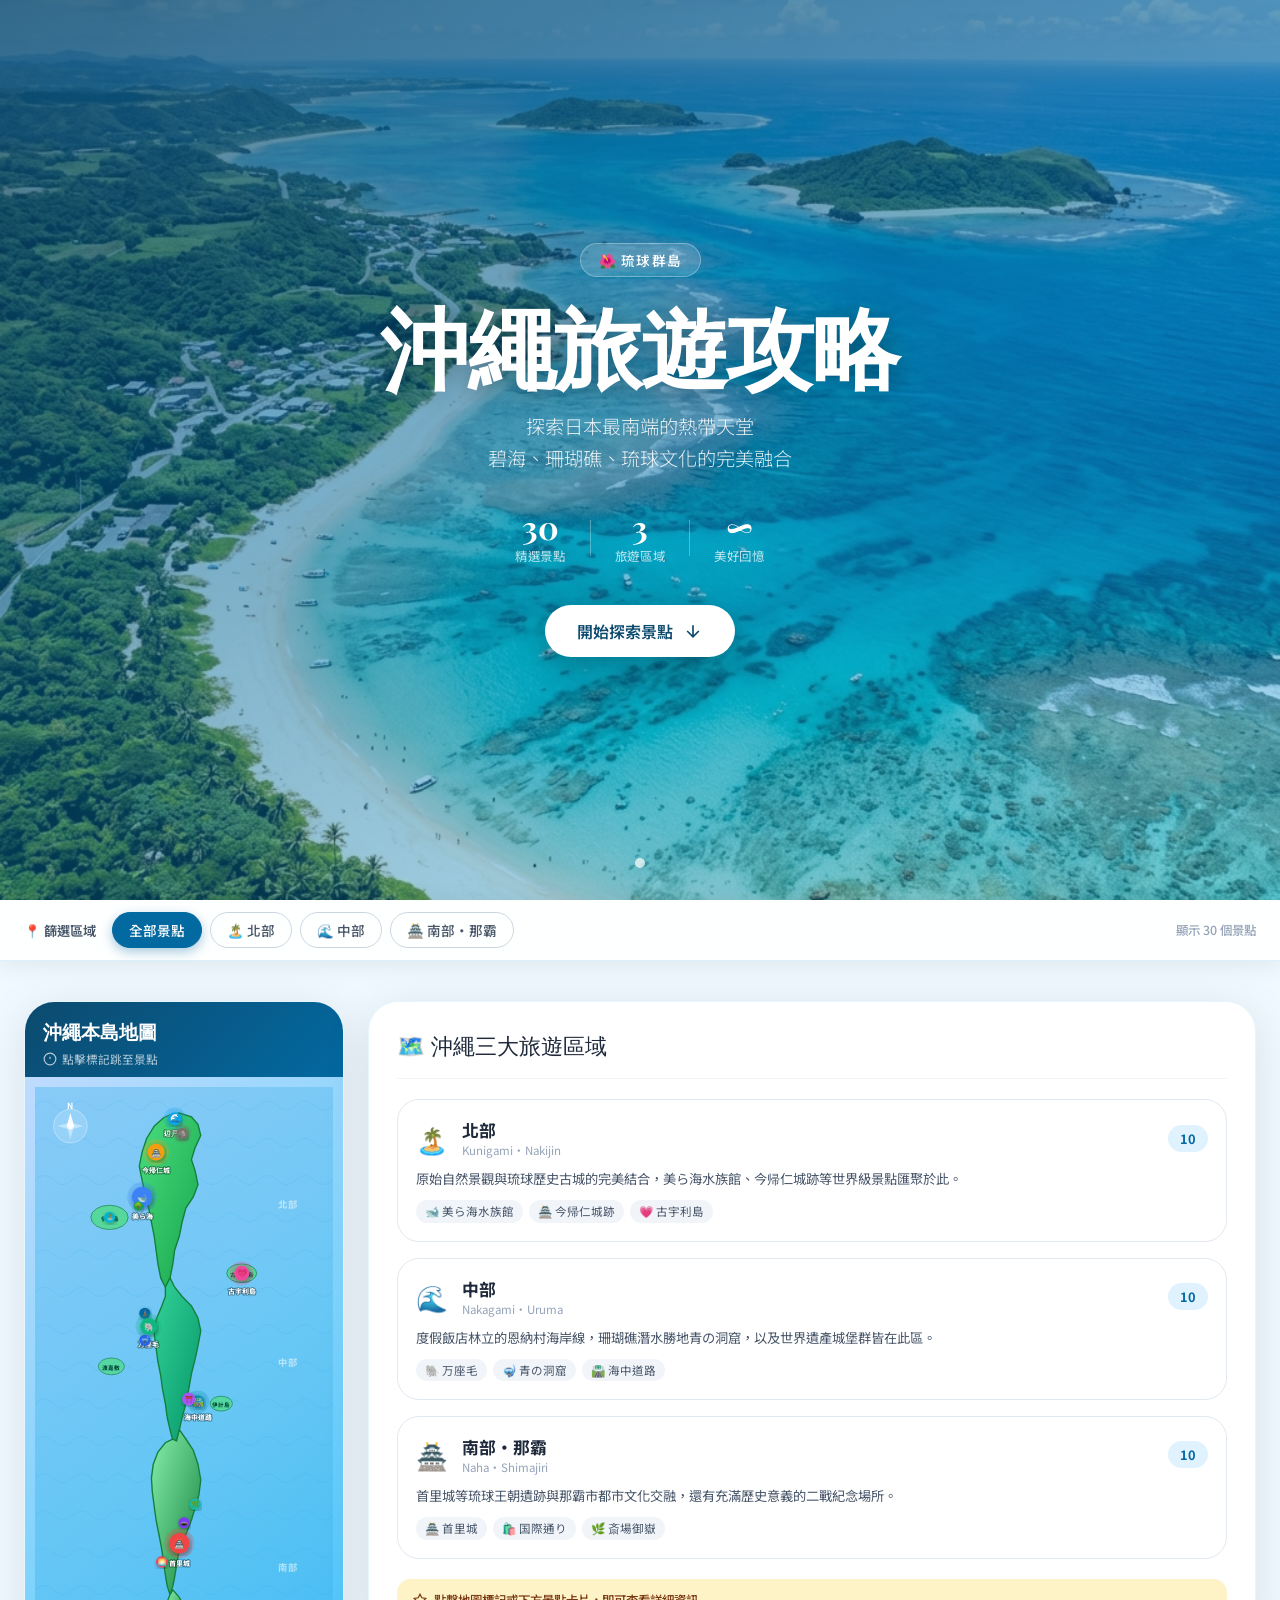
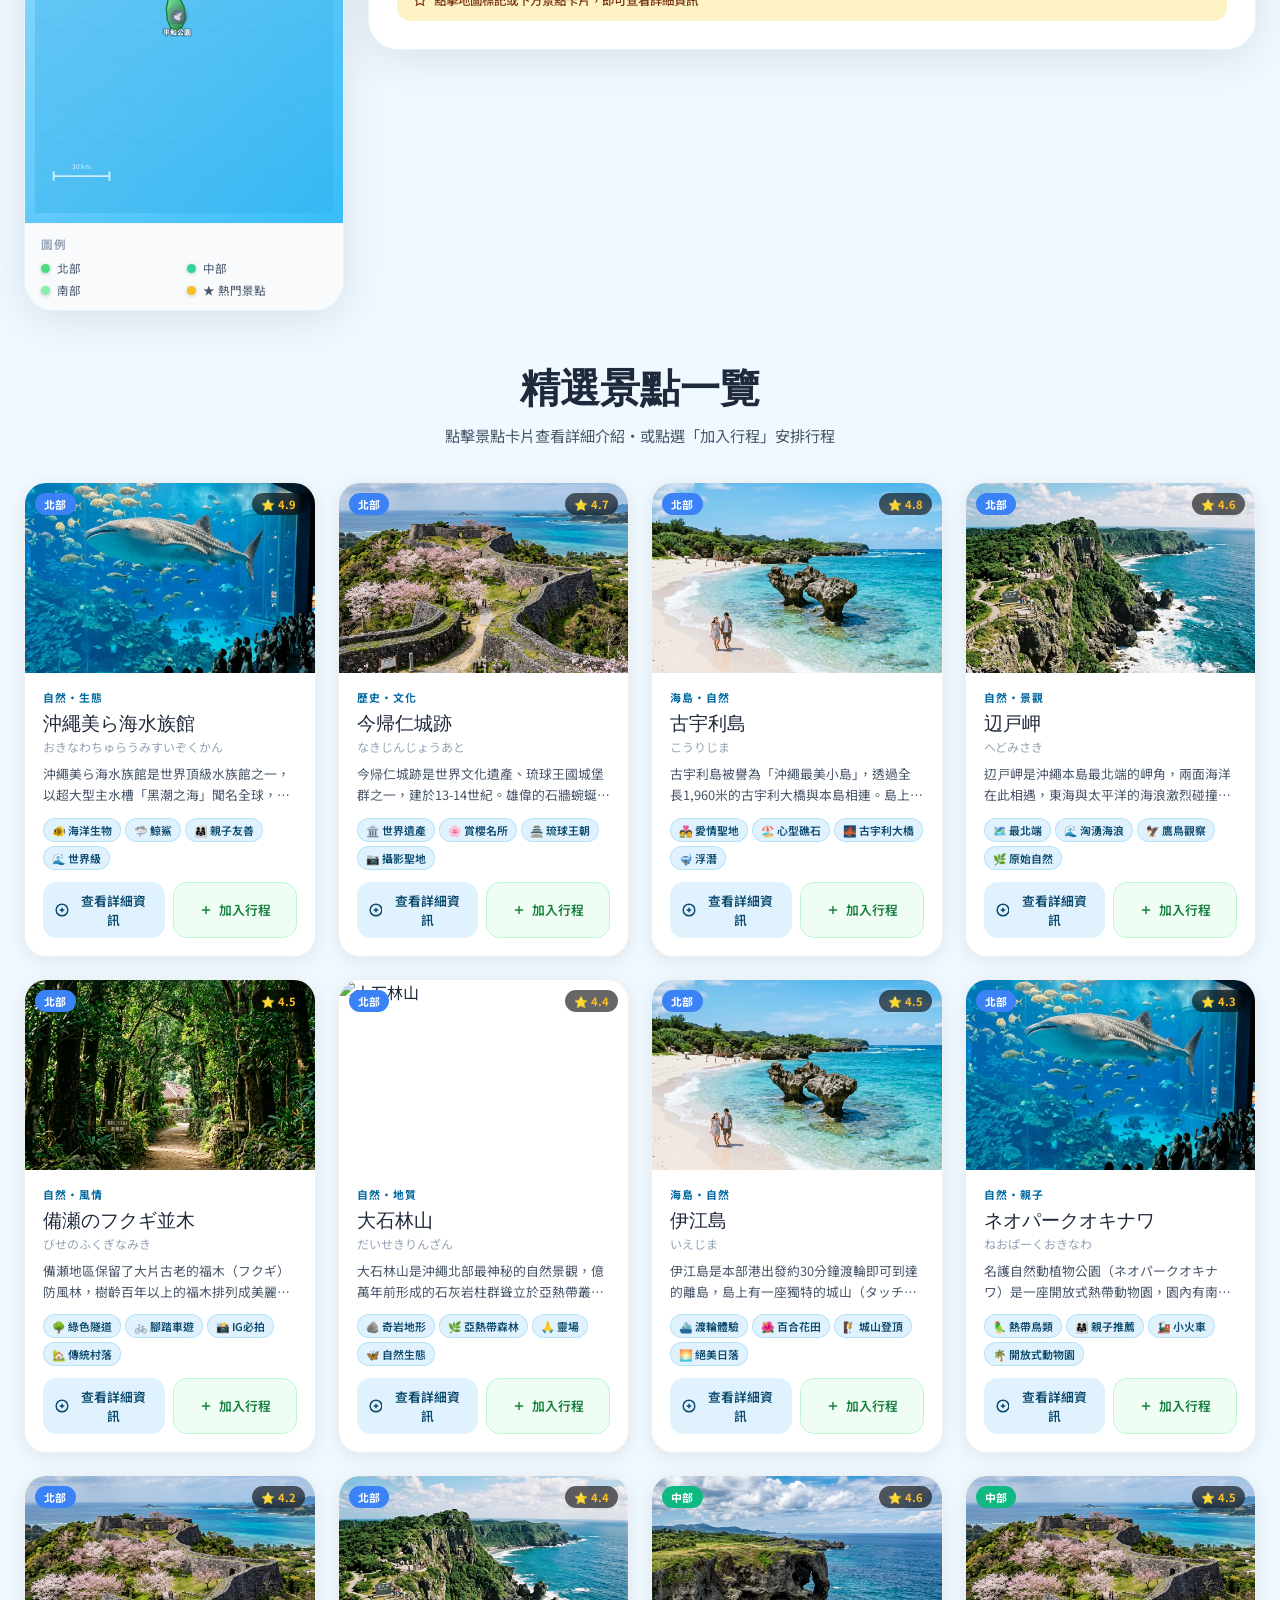
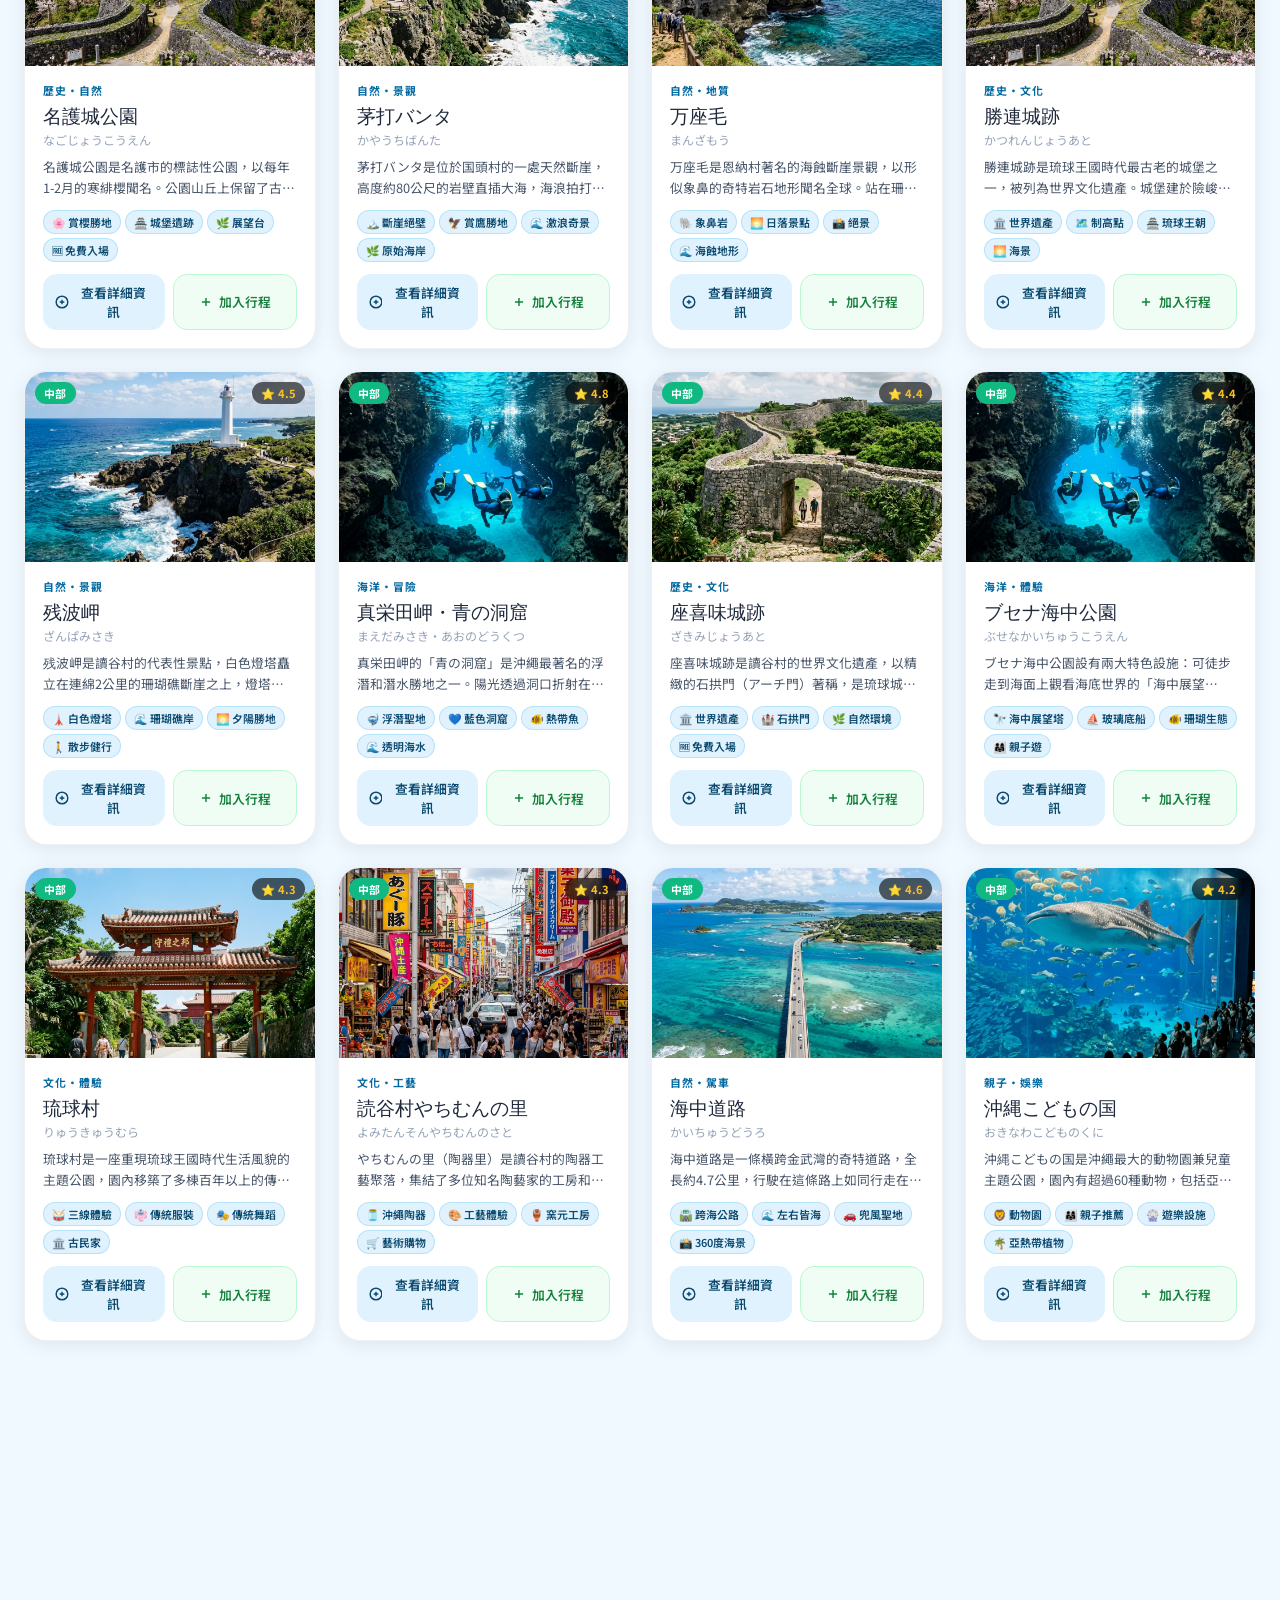
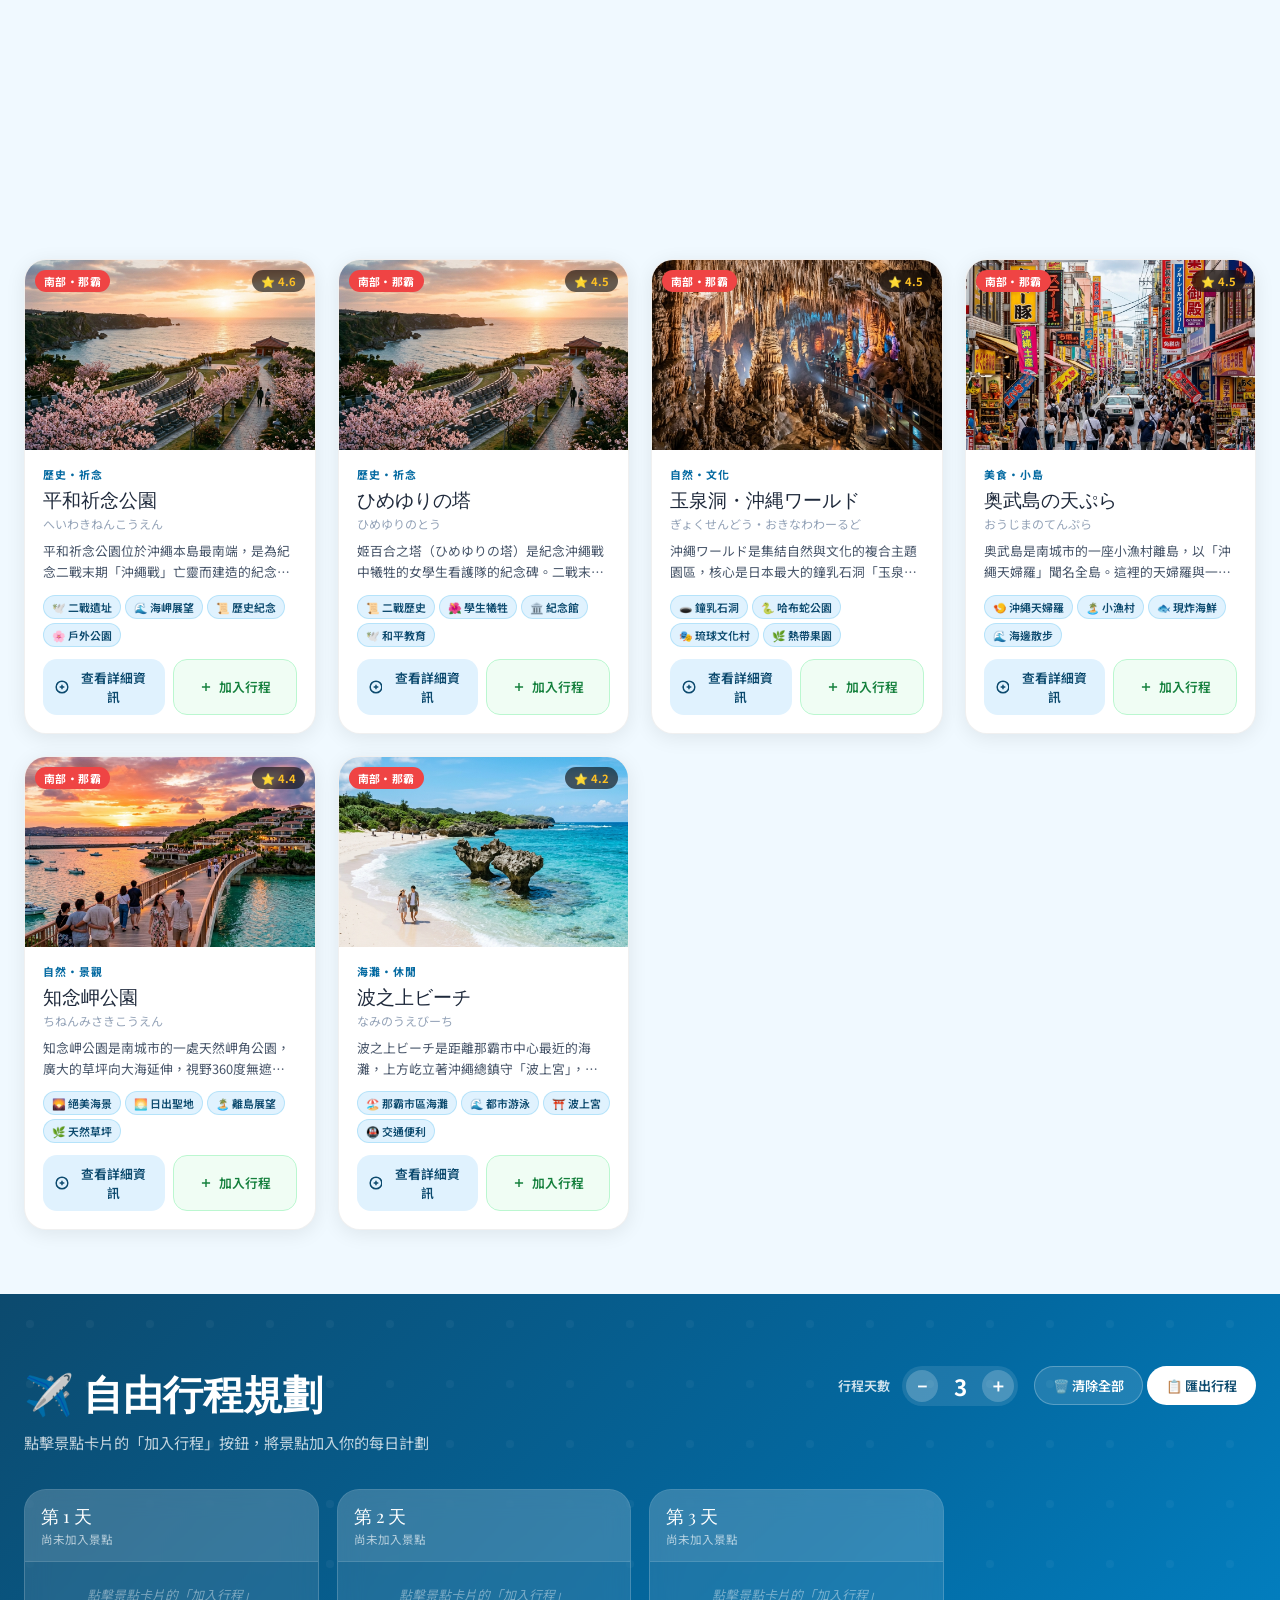
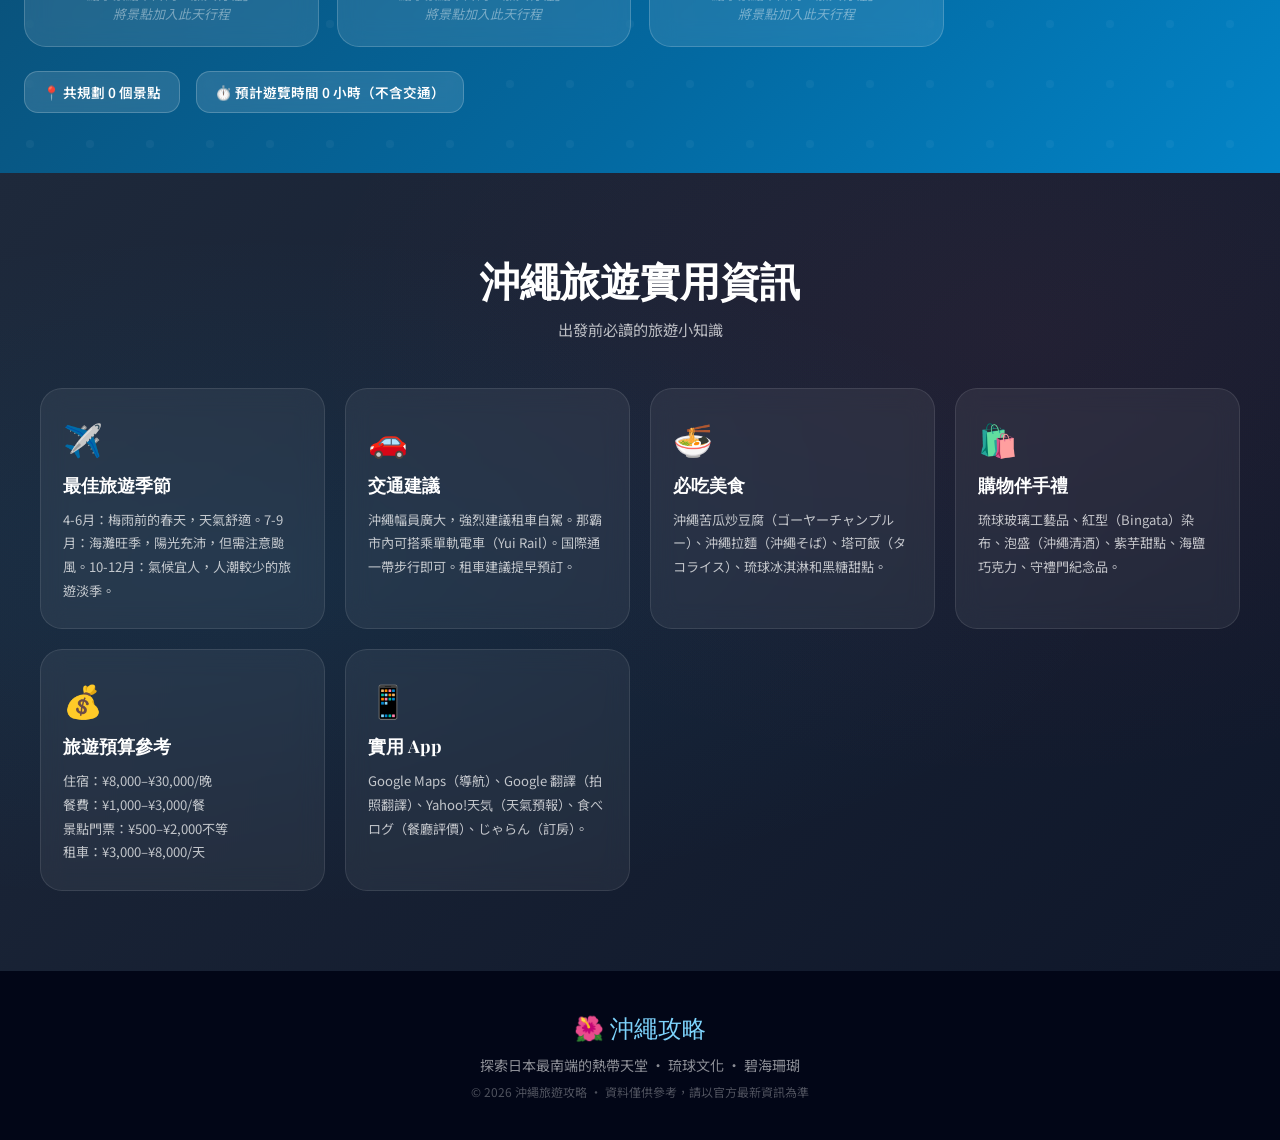
==== index.html @ bf54e326 "feat: 沖繩互動旅遊攻略 - 30個精選景點、地圖、行程規劃" ====
<!DOCTYPE html>
<html lang="zh-TW">
<head>
  <meta charset="UTF-8" />
  <meta name="viewport" content="width=device-width, initial-scale=1.0" />
  <title>沖繩旅遊攻略 | 探索琉球之美</title>
  <meta name="description" content="沖繩互動旅遊攻略，包含30個精選景點、互動地圖和自由行程規劃功能。" />
  <link rel="preconnect" href="https://fonts.googleapis.com" />
  <link rel="preconnect" href="https://fonts.gstatic.com" crossorigin />
  <link href="https://fonts.googleapis.com/css2?family=Noto+Sans+TC:wght@300;400;500;600;700&family=Playfair+Display:wght@600;700&display=swap" rel="stylesheet" />
  <link rel="stylesheet" href="style.css" />
</head>
<body>

  <!-- ===== HERO ===== -->
  <header class="hero" id="hero">
    <div class="hero-overlay"></div>
    <div class="hero-content">
      <div class="hero-badge">🌺 琉球群島</div>
      <h1 class="hero-title">沖繩旅遊攻略</h1>
      <p class="hero-subtitle">探索日本最南端的熱帶天堂<br/>碧海、珊瑚礁、琉球文化的完美融合</p>
      <div class="hero-stats">
        <div class="stat"><span class="stat-num">30</span><span class="stat-label">精選景點</span></div>
        <div class="stat-divider"></div>
        <div class="stat"><span class="stat-num">3</span><span class="stat-label">旅遊區域</span></div>
        <div class="stat-divider"></div>
        <div class="stat"><span class="stat-num">∞</span><span class="stat-label">美好回憶</span></div>
      </div>
      <a href="#attractions-section" class="hero-cta" id="hero-cta-btn">
        <span>開始探索景點</span>
        <svg width="20" height="20" viewBox="0 0 24 24" fill="none" stroke="currentColor" stroke-width="2"><path d="M12 5v14M5 12l7 7 7-7"/></svg>
      </a>
    </div>
    <div class="hero-scroll-indicator"><div class="scroll-dot"></div></div>
  </header>

  <!-- ===== FILTER BAR ===== -->
  <nav class="filter-bar" id="filter-bar" role="navigation" aria-label="景點分類篩選">
    <div class="filter-inner">
      <span class="filter-label">📍 篩選區域</span>
      <div class="filter-buttons">
        <button class="filter-btn active" data-filter="all" id="filter-all">全部景點</button>
        <button class="filter-btn" data-filter="north" id="filter-north">🏝️ 北部</button>
        <button class="filter-btn" data-filter="central" id="filter-central">🌊 中部</button>
        <button class="filter-btn" data-filter="south" id="filter-south">🏯 南部・那霸</button>
      </div>
      <div class="filter-count" id="filter-count">顯示 30 個景點</div>
    </div>
  </nav>

  <!-- ===== MAP SECTION ===== -->
  <section class="map-section" id="map-section">
    <div class="map-container">

      <!-- Map Panel -->
      <div class="map-panel" id="map-panel">
        <div class="map-header">
          <h2 class="map-title">沖繩本島地圖</h2>
          <p class="map-hint">
            <svg width="14" height="14" viewBox="0 0 24 24" fill="none" stroke="currentColor" stroke-width="2"><circle cx="12" cy="12" r="10"/><line x1="12" y1="8" x2="12" y2="12"/><line x1="12" y1="16" x2="12.01" y2="16"/></svg>
            點擊標記跳至景點
          </p>
        </div>

        <div class="svg-map-wrapper" id="svg-map-wrapper">
          <svg id="okinawa-map" viewBox="0 0 320 780" xmlns="http://www.w3.org/2000/svg" role="img" aria-label="沖繩本島互動地圖">
            <defs>
              <linearGradient id="oceanGrad" x1="0%" y1="0%" x2="100%" y2="100%">
                <stop offset="0%" style="stop-color:#0ea5e9;stop-opacity:0.3"/>
                <stop offset="100%" style="stop-color:#0284c7;stop-opacity:0.1"/>
              </linearGradient>
              <linearGradient id="landGradN" x1="0%" y1="0%" x2="100%" y2="100%">
                <stop offset="0%" style="stop-color:#4ade80"/><stop offset="100%" style="stop-color:#16a34a"/>
              </linearGradient>
              <linearGradient id="landGradC" x1="0%" y1="0%" x2="100%" y2="100%">
                <stop offset="0%" style="stop-color:#34d399"/><stop offset="100%" style="stop-color:#059669"/>
              </linearGradient>
              <linearGradient id="landGradS" x1="0%" y1="0%" x2="100%" y2="100%">
                <stop offset="0%" style="stop-color:#86efac"/><stop offset="100%" style="stop-color:#15803d"/>
              </linearGradient>
              <filter id="glow"><feGaussianBlur stdDeviation="3" result="b"/><feMerge><feMergeNode in="b"/><feMergeNode in="SourceGraphic"/></feMerge></filter>
              <filter id="shadow"><feDropShadow dx="1" dy="2" stdDeviation="3" flood-color="rgba(0,0,0,0.35)"/></filter>
              <pattern id="wavePattern" x="0" y="0" width="40" height="40" patternUnits="userSpaceOnUse">
                <path d="M0 20 Q10 10 20 20 Q30 30 40 20" stroke="rgba(14,165,233,0.15)" stroke-width="1" fill="none"/>
              </pattern>
            </defs>

            <rect width="320" height="780" fill="url(#wavePattern)"/>
            <rect width="320" height="780" fill="url(#oceanGrad)"/>

            <!-- Region labels -->
            <text x="272" y="130" class="region-label" text-anchor="middle">北部</text>
            <text x="272" y="300" class="region-label" text-anchor="middle">中部</text>
            <text x="272" y="520" class="region-label" text-anchor="middle">南部</text>

            <!-- Island shapes -->
            <path class="island-land" data-region="north"
              d="M145,30 L155,28 L168,32 L175,40 L178,52 L172,65 L168,78 L172,90 L175,105
                 L170,118 L162,130 L158,145 L155,160 L150,175 L148,190 L145,205 L140,215
                 L135,205 L132,190 L130,175 L128,160 L125,145 L122,130 L118,115 L115,100
                 L112,85 L115,70 L120,55 L128,42 L138,33 Z"
              fill="url(#landGradN)" stroke="#15803d" stroke-width="1.5"/>
            <path class="island-land" data-region="central"
              d="M140,215 L145,205 L150,215 L158,225 L168,235 L175,248 L178,262 L175,278
                 L172,292 L168,308 L165,325 L162,340 L158,355 L155,368 L152,380
                 L148,380 L145,368 L142,355 L140,340 L137,325 L135,310 L132,295
                 L130,280 L128,265 L130,250 L135,238 L140,225 Z"
              fill="url(#landGradC)" stroke="#15803d" stroke-width="1.5"/>
            <path class="island-land" data-region="south"
              d="M152,380 L155,368 L162,378 L170,390 L175,405 L178,422 L176,438 L172,452
                 L168,465 L163,478 L158,490 L154,502 L152,514 L150,526 L148,536 L145,545
                 L142,536 L140,524 L138,510 L136,496 L133,480 L130,465 L128,450 L126,435
                 L125,420 L127,405 L132,392 L140,382 L148,378 Z"
              fill="url(#landGradS)" stroke="#15803d" stroke-width="1.5"/>
            <path class="island-land" data-region="south"
              d="M145,545 L148,540 L155,548 L160,558 L162,570 L158,580 L152,585
                 L146,582 L142,572 L141,560 L143,550 Z"
              fill="url(#landGradS)" stroke="#15803d" stroke-width="1.5"/>

            <!-- Small islands -->
            <ellipse cx="80" cy="140" rx="20" ry="13" fill="#4ade80" stroke="#15803d" stroke-width="1" opacity="0.75"/>
            <text x="80" y="144" class="small-island-label" text-anchor="middle">伊江島</text>
            <ellipse cx="82" cy="300" rx="14" ry="9" fill="#4ade80" stroke="#15803d" stroke-width="1" opacity="0.7"/>
            <text x="82" y="304" class="small-island-label" text-anchor="middle">渡嘉敷</text>
            <ellipse cx="222" cy="200" rx="16" ry="10" fill="#4ade80" stroke="#15803d" stroke-width="1" opacity="0.8"/>
            <text x="222" y="204" class="small-island-label" text-anchor="middle">古宇利島</text>
            <ellipse cx="200" cy="340" rx="12" ry="8" fill="#4ade80" stroke="#15803d" stroke-width="1" opacity="0.7"/>
            <text x="200" y="344" class="small-island-label" text-anchor="middle">伊計島</text>

            <!-- Compass -->
            <g transform="translate(38,42)">
              <circle cx="0" cy="0" r="18" fill="rgba(255,255,255,0.15)" stroke="rgba(255,255,255,0.4)" stroke-width="1"/>
              <polygon points="0,-14 4,0 0,4 -4,0" fill="white" opacity="0.9"/>
              <polygon points="0,14 4,0 0,-4 -4,0" fill="rgba(255,255,255,0.4)"/>
              <polygon points="-14,0 0,-4 4,0 0,4" fill="rgba(255,255,255,0.4)"/>
              <polygon points="14,0 0,-4 -4,0 0,4" fill="rgba(255,255,255,0.4)"/>
              <text x="0" y="-18" class="compass-label" text-anchor="middle">N</text>
            </g>
            <g transform="translate(20,740)">
              <line x1="0" y1="0" x2="60" y2="0" stroke="rgba(255,255,255,0.7)" stroke-width="2"/>
              <line x1="0" y1="-5" x2="0" y2="5" stroke="rgba(255,255,255,0.7)" stroke-width="2"/>
              <line x1="60" y1="-5" x2="60" y2="5" stroke="rgba(255,255,255,0.7)" stroke-width="2"/>
              <text x="30" y="-8" class="scale-label" text-anchor="middle">30 km</text>
            </g>

            <!-- ===== MAP MARKERS (17 key spots) ===== -->

            <!-- NORTH -->
            <g class="marker-group" id="map-hedo" data-id="hedo" data-region="north" transform="translate(150,34)" role="button" tabindex="0" aria-label="辺戸岬">
              <circle class="mpulse" cx="0" cy="0" r="12" fill="rgba(14,165,233,0.25)"/>
              <circle cx="0" cy="0" r="7" fill="#0ea5e9" filter="url(#shadow)"/>
              <text x="0" y="3" class="mico-sm" text-anchor="middle">🌊</text>
              <text x="0" y="19" class="mlabel" text-anchor="middle">辺戸岬</text>
            </g>
            <g class="marker-group" id="map-daisekirinzan" data-id="daisekirinzan" data-region="north" transform="translate(158,50)" role="button" tabindex="0" aria-label="大石林山">
              <circle class="mpulse" cx="0" cy="0" r="10" fill="rgba(120,113,108,0.3)"/>
              <circle cx="0" cy="0" r="6" fill="#78716c" filter="url(#shadow)"/>
              <text x="0" y="3" class="mico-xs" text-anchor="middle">🪨</text>
            </g>
            <g class="marker-group" id="map-nakijin" data-id="nakijin" data-region="north" transform="translate(130,70)" role="button" tabindex="0" aria-label="今帰仁城跡">
              <circle class="mpulse" cx="0" cy="0" r="14" fill="rgba(245,158,11,0.25)"/>
              <circle cx="0" cy="0" r="9" fill="#f59e0b" filter="url(#shadow)"/>
              <text x="0" y="4" class="mico-sm" text-anchor="middle">🏯</text>
              <text x="0" y="22" class="mlabel" text-anchor="middle">今帰仁城</text>
            </g>
            <g class="marker-group" id="map-churaumi" data-id="churaumi" data-region="north" transform="translate(115,118)" role="button" tabindex="0" aria-label="美ら海水族館">
              <circle class="mpulse" cx="0" cy="0" r="16" fill="rgba(59,130,246,0.25)"/>
              <circle cx="0" cy="0" r="11" fill="#3b82f6" filter="url(#shadow)"/>
              <text x="0" y="4" class="mico-sm" text-anchor="middle">🐋</text>
              <text x="0" y="24" class="mlabel" text-anchor="middle">美ら海</text>
            </g>
            <g class="marker-group" id="map-fukugi" data-id="fukugi" data-region="north" transform="translate(111,128)" role="button" tabindex="0" aria-label="備瀬フクギ並木">
              <circle cx="0" cy="0" r="5" fill="#16a34a" filter="url(#shadow)"/>
              <text x="0" y="2" class="mico-xs" text-anchor="middle">🌳</text>
            </g>
            <g class="marker-group" id="map-ie_island" data-id="ie_island" data-region="north" transform="translate(80,140)" role="button" tabindex="0" aria-label="伊江島">
              <circle cx="0" cy="0" r="6" fill="#06b6d4" filter="url(#shadow)"/>
              <text x="0" y="2" class="mico-xs" text-anchor="middle">🏝️</text>
            </g>
            <g class="marker-group" id="map-kouri" data-id="kouri" data-region="north" transform="translate(222,200)" role="button" tabindex="0" aria-label="古宇利島">
              <circle class="mpulse" cx="0" cy="0" r="13" fill="rgba(236,72,153,0.25)"/>
              <circle cx="0" cy="0" r="8" fill="#ec4899" filter="url(#shadow)"/>
              <text x="0" y="3" class="mico-sm" text-anchor="middle">💗</text>
              <text x="0" y="22" class="mlabel" text-anchor="middle">古宇利島</text>
            </g>

            <!-- CENTRAL -->
            <g class="marker-group" id="map-zanpa" data-id="zanpa" data-region="central" transform="translate(118,243)" role="button" tabindex="0" aria-label="残波岬">
              <circle cx="0" cy="0" r="6" fill="#0369a1" filter="url(#shadow)"/>
              <text x="0" y="2" class="mico-xs" text-anchor="middle">🗼</text>
            </g>
            <g class="marker-group" id="map-manzamo" data-id="manzamo" data-region="central" transform="translate(122,257)" role="button" tabindex="0" aria-label="万座毛">
              <circle class="mpulse" cx="0" cy="0" r="14" fill="rgba(16,185,129,0.25)"/>
              <circle cx="0" cy="0" r="9" fill="#10b981" filter="url(#shadow)"/>
              <text x="0" y="4" class="mico-sm" text-anchor="middle">🐘</text>
              <text x="0" y="22" class="mlabel" text-anchor="middle">万座毛</text>
            </g>
            <g class="marker-group" id="map-blue_cave" data-id="blue_cave" data-region="central" transform="translate(118,272)" role="button" tabindex="0" aria-label="青の洞窟">
              <circle cx="0" cy="0" r="6" fill="#2563eb" filter="url(#shadow)"/>
              <text x="0" y="2" class="mico-xs" text-anchor="middle">🤿</text>
            </g>
            <g class="marker-group" id="map-kaichu_road" data-id="kaichu_road" data-region="central" transform="translate(175,338)" role="button" tabindex="0" aria-label="海中道路">
              <circle class="mpulse" cx="0" cy="0" r="12" fill="rgba(8,145,178,0.25)"/>
              <circle cx="0" cy="0" r="7" fill="#0891b2" filter="url(#shadow)"/>
              <text x="0" y="3" class="mico-sm" text-anchor="middle">🛣️</text>
              <text x="0" y="20" class="mlabel" text-anchor="middle">海中道路</text>
            </g>
            <g class="marker-group" id="map-katsuren" data-id="katsuren" data-region="central" transform="translate(165,335)" role="button" tabindex="0" aria-label="勝連城跡">
              <circle cx="0" cy="0" r="7" fill="#a855f7" filter="url(#shadow)"/>
              <text x="0" y="2" class="mico-xs" text-anchor="middle">⛩️</text>
            </g>

            <!-- SOUTH -->
            <g class="marker-group" id="map-seifa" data-id="seifa" data-region="south" transform="translate(172,448)" role="button" tabindex="0" aria-label="斎場御嶽">
              <circle cx="0" cy="0" r="6" fill="#14b8a6" filter="url(#shadow)"/>
              <text x="0" y="2" class="mico-xs" text-anchor="middle">🌿</text>
            </g>
            <g class="marker-group" id="map-gyokusendo" data-id="gyokusendo" data-region="south" transform="translate(160,468)" role="button" tabindex="0" aria-label="玉泉洞">
              <circle cx="0" cy="0" r="6" fill="#7c3aed" filter="url(#shadow)"/>
              <text x="0" y="2" class="mico-xs" text-anchor="middle">🕳️</text>
            </g>
            <g class="marker-group" id="map-shuri" data-id="shuri" data-region="south" transform="translate(155,490)" role="button" tabindex="0" aria-label="首里城">
              <circle class="mpulse" cx="0" cy="0" r="16" fill="rgba(239,68,68,0.25)"/>
              <circle cx="0" cy="0" r="11" fill="#ef4444" filter="url(#shadow)"/>
              <text x="0" y="4" class="mico-sm" text-anchor="middle">🏯</text>
              <text x="0" y="24" class="mlabel" text-anchor="middle">首里城</text>
            </g>
            <g class="marker-group" id="map-senaga" data-id="senaga" data-region="south" transform="translate(136,510)" role="button" tabindex="0" aria-label="瀬長島">
              <circle cx="0" cy="0" r="6" fill="#f43f5e" filter="url(#shadow)"/>
              <text x="0" y="2" class="mico-xs" text-anchor="middle">🌅</text>
            </g>
            <g class="marker-group" id="map-peace_memorial" data-id="peace_memorial" data-region="south" transform="translate(153,568)" role="button" tabindex="0" aria-label="平和祈念公園">
              <circle class="mpulse" cx="0" cy="0" r="12" fill="rgba(100,116,139,0.25)"/>
              <circle cx="0" cy="0" r="7" fill="#64748b" filter="url(#shadow)"/>
              <text x="0" y="3" class="mico-sm" text-anchor="middle">🕊️</text>
              <text x="0" y="20" class="mlabel" text-anchor="middle">平和公園</text>
            </g>

          </svg>
        </div>

        <div class="map-legend">
          <div class="legend-title">圖例</div>
          <div class="legend-items">
            <div class="legend-item"><div class="legend-dot" style="background:#4ade80"></div><span>北部</span></div>
            <div class="legend-item"><div class="legend-dot" style="background:#34d399"></div><span>中部</span></div>
            <div class="legend-item"><div class="legend-dot" style="background:#86efac"></div><span>南部</span></div>
            <div class="legend-item"><div class="legend-dot" style="background:#fbbf24"></div><span>★ 熱門景點</span></div>
          </div>
        </div>
      </div>

      <!-- Map Right: Region overview -->
      <div class="map-overview" id="map-overview">
        <div class="overview-title">🗺️ 沖繩三大旅遊區域</div>
        <div class="overview-regions">
          <div class="ov-region" data-filter="north" id="ov-north">
            <div class="ov-top">
              <span class="ov-icon">🏝️</span>
              <div>
                <div class="ov-name">北部</div>
                <div class="ov-sub">Kunigami・Nakijin</div>
              </div>
              <div class="ov-count" id="ov-count-north">10</div>
            </div>
            <p class="ov-desc">原始自然景觀與琉球歷史古城的完美結合，美ら海水族館、今帰仁城跡等世界級景點匯聚於此。</p>
            <div class="ov-highlights">
              <span>🐋 美ら海水族館</span><span>🏯 今帰仁城跡</span><span>💗 古宇利島</span>
            </div>
          </div>
          <div class="ov-region" data-filter="central" id="ov-central">
            <div class="ov-top">
              <span class="ov-icon">🌊</span>
              <div>
                <div class="ov-name">中部</div>
                <div class="ov-sub">Nakagami・Uruma</div>
              </div>
              <div class="ov-count" id="ov-count-central">10</div>
            </div>
            <p class="ov-desc">度假飯店林立的恩納村海岸線，珊瑚礁潛水勝地青の洞窟，以及世界遺產城堡群皆在此區。</p>
            <div class="ov-highlights">
              <span>🐘 万座毛</span><span>🤿 青の洞窟</span><span>🛣️ 海中道路</span>
            </div>
          </div>
          <div class="ov-region" data-filter="south" id="ov-south">
            <div class="ov-top">
              <span class="ov-icon">🏯</span>
              <div>
                <div class="ov-name">南部・那霸</div>
                <div class="ov-sub">Naha・Shimajiri</div>
              </div>
              <div class="ov-count" id="ov-count-south">10</div>
            </div>
            <p class="ov-desc">首里城等琉球王朝遺跡與那霸市都市文化交融，還有充滿歷史意義的二戰紀念場所。</p>
            <div class="ov-highlights">
              <span>🏯 首里城</span><span>🛍️ 国際通り</span><span>🌿 斎場御嶽</span>
            </div>
          </div>
        </div>
        <div class="map-tip">
          <svg width="14" height="14" viewBox="0 0 24 24" fill="none" stroke="currentColor" stroke-width="2"><polygon points="12 2 15.09 8.26 22 9.27 17 14.14 18.18 21.02 12 17.77 5.82 21.02 7 14.14 2 9.27 8.91 8.26 12 2"/></svg>
          點擊地圖標記或下方景點卡片，即可查看詳細資訊
        </div>
      </div>

    </div>
  </section>

  <!-- ===== ATTRACTIONS GRID ===== -->
  <section class="attractions-section" id="attractions-section">
    <div class="section-header">
      <h2 class="section-title">精選景點一覽</h2>
      <p class="section-subtitle">點擊景點卡片查看詳細介紹・或點選「加入行程」安排行程</p>
    </div>
    <div class="attractions-grid" id="attractions-grid">
      <!-- JS generated -->
    </div>
  </section>

  <!-- ===== DETAIL DRAWER (below grid) ===== -->
  <section class="detail-section" id="detail-section" style="display:none;" aria-live="polite">
    <div class="detail-section-inner">
      <button class="detail-close-btn" id="detail-close-btn" aria-label="關閉景點詳情">
        <svg width="18" height="18" viewBox="0 0 24 24" fill="none" stroke="currentColor" stroke-width="2.5"><line x1="18" y1="6" x2="6" y2="18"/><line x1="6" y1="6" x2="18" y2="18"/></svg>
        收起詳情
      </button>
      <div class="detail-layout">
        <!-- Left: Image -->
        <div class="detail-image-col">
          <div class="detail-image-wrap">
            <img id="detail-image" src="" alt="" class="detail-image"/>
            <div class="detail-region-badge" id="detail-region-badge"></div>
            <div class="detail-rating" id="detail-rating"></div>
          </div>
          <div class="detail-info-grid">
            <div class="info-card">
              <div class="info-icon">🕐</div>
              <div class="info-content">
                <div class="info-label">建議遊覽時間</div>
                <div class="info-value" id="info-time-val"></div>
              </div>
            </div>
            <div class="info-card">
              <div class="info-icon">🎟️</div>
              <div class="info-content">
                <div class="info-label">門票資訊</div>
                <div class="info-value" id="info-ticket-val"></div>
              </div>
            </div>
            <div class="info-card">
              <div class="info-icon">⏰</div>
              <div class="info-content">
                <div class="info-label">開放時間</div>
                <div class="info-value" id="info-hours-val"></div>
              </div>
            </div>
            <div class="info-card">
              <div class="info-icon">🚗</div>
              <div class="info-content">
                <div class="info-label">交通方式</div>
                <div class="info-value" id="info-access-val"></div>
              </div>
            </div>
          </div>
        </div>
        <!-- Right: Content -->
        <div class="detail-content-col">
          <div class="detail-category" id="detail-category"></div>
          <h2 class="detail-name" id="detail-name"></h2>
          <div class="detail-name-jp" id="detail-name-jp"></div>
          <div class="detail-tags" id="detail-tags"></div>
          <p class="detail-desc" id="detail-desc"></p>
          <div class="detail-tips-box">
            <div class="tips-title">
              <svg width="15" height="15" viewBox="0 0 24 24" fill="none" stroke="currentColor" stroke-width="2"><polygon points="12 2 15.09 8.26 22 9.27 17 14.14 18.18 21.02 12 17.77 5.82 21.02 7 14.14 2 9.27 8.91 8.26 12 2"/></svg>
              旅遊小貼士
            </div>
            <ul class="tips-list" id="detail-tips-list"></ul>
          </div>
          <div class="detail-actions">
            <button class="add-to-itinerary-btn" id="detail-add-btn">
              <svg width="18" height="18" viewBox="0 0 24 24" fill="none" stroke="currentColor" stroke-width="2.5"><line x1="12" y1="5" x2="12" y2="19"/><line x1="5" y1="12" x2="19" y2="12"/></svg>
              加入行程
            </button>
            <div class="day-picker" id="day-picker" style="display:none;">
              <div class="day-picker-title">選擇要加入第幾天</div>
              <div class="day-picker-days" id="day-picker-days"></div>
              <button class="day-picker-close" id="day-picker-close">取消</button>
            </div>
          </div>
        </div>
      </div>
    </div>
  </section>

  <!-- ===== ITINERARY PLANNER ===== -->
  <section class="itinerary-section" id="itinerary-section">
    <div class="itinerary-container">
      <div class="itinerary-header">
        <div class="itinerary-header-text">
          <h2 class="section-title" style="color:white">✈️ 自由行程規劃</h2>
          <p class="section-subtitle" style="color:rgba(255,255,255,0.75)">點擊景點卡片的「加入行程」按鈕，將景點加入你的每日計劃</p>
        </div>
        <div class="itinerary-controls">
          <div class="days-control">
            <span class="days-label">行程天數</span>
            <div class="days-stepper">
              <button class="step-btn" id="days-minus" aria-label="減少天數">－</button>
              <span class="days-num" id="days-count">3</span>
              <button class="step-btn" id="days-plus" aria-label="增加天數">＋</button>
            </div>
          </div>
          <div class="itinerary-action-btns">
            <button class="itin-btn itin-btn-clear" id="clear-itinerary">🗑️ 清除全部</button>
            <button class="itin-btn itin-btn-export" id="export-itinerary">📋 匯出行程</button>
          </div>
        </div>
      </div>

      <div class="itinerary-days" id="itinerary-days">
        <!-- JS generated day cards -->
      </div>

      <div class="itinerary-summary" id="itinerary-summary">
        <div class="summary-stat" id="summary-total"></div>
        <div class="summary-stat" id="summary-time"></div>
      </div>
    </div>

    <!-- Export Modal -->
    <div class="export-modal-overlay" id="export-modal-overlay" style="display:none;">
      <div class="export-modal" id="export-modal">
        <div class="export-modal-header">
          <h3>📋 我的沖繩行程</h3>
          <button class="export-close" id="export-close">✕</button>
        </div>
        <pre class="export-text" id="export-text"></pre>
        <button class="copy-btn" id="copy-btn">複製到剪貼簿</button>
      </div>
    </div>
  </section>

  <!-- ===== TRAVEL TIPS ===== -->
  <section class="travel-tips-section" id="travel-tips">
    <div class="tips-container">
      <div class="tips-section-header">
        <h2 class="section-title" style="color:white">沖繩旅遊實用資訊</h2>
        <p class="section-subtitle" style="color:rgba(255,255,255,0.7)">出發前必讀的旅遊小知識</p>
      </div>
      <div class="tips-cards-grid">
        <div class="tips-card"><div class="tips-card-icon">✈️</div><h3>最佳旅遊季節</h3><p>4-6月：梅雨前的春天，天氣舒適。7-9月：海灘旺季，陽光充沛，但需注意颱風。10-12月：氣候宜人，人潮較少的旅遊淡季。</p></div>
        <div class="tips-card"><div class="tips-card-icon">🚗</div><h3>交通建議</h3><p>沖繩幅員廣大，強烈建議租車自駕。那霸市內可搭乘單軌電車（Yui Rail）。国際通一帶步行即可。租車建議提早預訂。</p></div>
        <div class="tips-card"><div class="tips-card-icon">🍜</div><h3>必吃美食</h3><p>沖繩苦瓜炒豆腐（ゴーヤーチャンプルー）、沖繩拉麵（沖繩そば）、塔可飯（タコライス）、琉球冰淇淋和黑糖甜點。</p></div>
        <div class="tips-card"><div class="tips-card-icon">🛍️</div><h3>購物伴手禮</h3><p>琉球玻璃工藝品、紅型（Bingata）染布、泡盛（沖繩清酒）、紫芋甜點、海鹽巧克力、守禮門紀念品。</p></div>
        <div class="tips-card"><div class="tips-card-icon">💰</div><h3>旅遊預算參考</h3><p>住宿：¥8,000–¥30,000/晚<br/>餐費：¥1,000–¥3,000/餐<br/>景點門票：¥500–¥2,000不等<br/>租車：¥3,000–¥8,000/天</p></div>
        <div class="tips-card"><div class="tips-card-icon">📱</div><h3>實用 App</h3><p>Google Maps（導航）、Google 翻譯（拍照翻譯）、Yahoo!天気（天氣預報）、食べログ（餐廳評價）、じゃらん（訂房）。</p></div>
      </div>
    </div>
  </section>

  <!-- ===== FOOTER ===== -->
  <footer class="site-footer">
    <div class="footer-content">
      <div class="footer-logo">🌺 沖繩攻略</div>
      <p class="footer-text">探索日本最南端的熱帶天堂 · 琉球文化 · 碧海珊瑚</p>
      <p class="footer-copy">© 2026 沖繩旅遊攻略 · 資料僅供參考，請以官方最新資訊為準</p>
    </div>
  </footer>

  <script src="data.js"></script>
  <script src="app.js"></script>
</body>
</html>
---- style.css ----
/* ===========================
   沖繩旅遊攻略 - 完整樣式
   =========================== */

:root {
  --ocean-deep:   #0c4a6e;
  --ocean-mid:    #0369a1;
  --ocean-bright: #0ea5e9;
  --ocean-light:  #7dd3fc;
  --ocean-pale:   #e0f2fe;
  --coral:        #f43f5e;
  --sand:         #fef3c7;
  --green-dark:   #15803d;
  --green-light:  #4ade80;

  --text-primary:   #1e293b;
  --text-secondary: #475569;
  --text-muted:     #94a3b8;

  --radius-sm:   8px;
  --radius-md:   14px;
  --radius-lg:   22px;
  --radius-xl:   30px;
  --radius-full: 9999px;

  --font-sans:    'Noto Sans TC', sans-serif;
  --font-display: 'Playfair Display', serif;

  --ease-smooth: all 0.35s cubic-bezier(0.4, 0, 0.2, 1);
  --ease-bounce: all 0.4s cubic-bezier(0.34, 1.56, 0.64, 1);
}

*, *::before, *::after { box-sizing: border-box; margin: 0; padding: 0; }
html { scroll-behavior: smooth; }
body { font-family: var(--font-sans); color: var(--text-primary); background: #f0f9ff; overflow-x: hidden; }

/* ===== HERO ===== */
.hero {
  position: relative;
  height: 100vh; min-height: 600px;
  display: flex; align-items: center; justify-content: center;
  background: url('hero.jpg') center/cover no-repeat;
  background-attachment: fixed;
  overflow: hidden;
}
.hero-overlay {
  position: absolute; inset: 0;
  background: linear-gradient(160deg, rgba(12,74,110,.75) 0%, rgba(3,105,161,.55) 40%, rgba(14,165,233,.3) 100%);
}
.hero-content {
  position: relative; z-index: 2;
  text-align: center; padding: 24px; max-width: 720px;
  animation: fadeInUp 1s ease both;
}
.hero-badge {
  display: inline-flex; align-items: center; gap: 6px;
  background: rgba(255,255,255,.15); border: 1px solid rgba(255,255,255,.3);
  color: white; font-size: .85rem; font-weight: 500;
  padding: 6px 18px; border-radius: var(--radius-full);
  margin-bottom: 20px; letter-spacing: .08em; backdrop-filter: blur(8px);
}
.hero-title {
  font-family: var(--font-display);
  font-size: clamp(2.8rem, 8vw, 5.5rem);
  color: white; line-height: 1.1; margin-bottom: 16px;
  text-shadow: 0 4px 24px rgba(0,0,0,.3); letter-spacing: -.02em;
}
.hero-subtitle {
  font-size: clamp(1rem, 2.5vw, 1.2rem);
  color: rgba(255,255,255,.88); line-height: 1.7; margin-bottom: 36px; font-weight: 300;
}
.hero-stats {
  display: flex; align-items: center; justify-content: center; gap: 24px; margin-bottom: 40px;
}
.stat { display: flex; flex-direction: column; align-items: center; gap: 4px; }
.stat-num { font-family: var(--font-display); font-size: 2rem; color: white; font-weight: 700; line-height: 1; }
.stat-label { font-size: .78rem; color: rgba(255,255,255,.75); letter-spacing: .05em; }
.stat-divider { width: 1px; height: 36px; background: rgba(255,255,255,.3); }
.hero-cta {
  display: inline-flex; align-items: center; gap: 10px;
  background: white; color: var(--ocean-deep);
  text-decoration: none; font-weight: 600; font-size: 1rem;
  padding: 14px 32px; border-radius: var(--radius-full);
  box-shadow: 0 8px 32px rgba(0,0,0,.25);
  transition: var(--ease-bounce);
}
.hero-cta:hover { transform: translateY(-3px) scale(1.04); box-shadow: 0 16px 48px rgba(0,0,0,.3); background: var(--sand); }
.hero-cta svg { animation: bounce 2s infinite; }
.hero-scroll-indicator { position: absolute; bottom: 32px; left: 50%; transform: translateX(-50%); z-index: 2; }
.scroll-dot { width: 10px; height: 10px; border-radius: 50%; background: white; animation: scrollPulse 2s ease-in-out infinite; opacity: .7; }

/* ===== FILTER BAR ===== */
.filter-bar {
  position: sticky; top: 0; z-index: 100;
  background: rgba(255,255,255,.92); backdrop-filter: blur(20px);
  border-bottom: 1px solid rgba(14,165,233,.15);
  box-shadow: 0 4px 24px rgba(0,0,0,.08);
}
.filter-inner {
  max-width: 1400px; margin: 0 auto; padding: 12px 24px;
  display: flex; align-items: center; gap: 16px; flex-wrap: wrap;
}
.filter-label { font-size: .83rem; color: var(--text-secondary); font-weight: 600; white-space: nowrap; }
.filter-buttons { display: flex; gap: 8px; flex-wrap: wrap; }
.filter-btn {
  padding: 7px 16px; border-radius: var(--radius-full);
  border: 1.5px solid #cbd5e1; background: transparent;
  color: var(--text-secondary); font-size: .85rem;
  font-family: var(--font-sans); font-weight: 500;
  cursor: pointer; transition: var(--ease-smooth); white-space: nowrap;
}
.filter-btn:hover { border-color: var(--ocean-bright); color: var(--ocean-mid); background: var(--ocean-pale); }
.filter-btn.active { background: var(--ocean-mid); border-color: var(--ocean-mid); color: white; box-shadow: 0 4px 12px rgba(3,105,161,.35); }
.filter-count { margin-left: auto; font-size: .78rem; color: var(--text-muted); font-weight: 500; }

/* ===== MAP SECTION ===== */
.map-section { max-width: 1400px; margin: 0 auto; padding: 40px 24px 0; }
.map-container { display: grid; grid-template-columns: 320px 1fr; gap: 24px; align-items: start; }
.map-panel {
  background: white; border-radius: var(--radius-xl);
  overflow: hidden; box-shadow: 0 8px 48px rgba(0,0,0,.1);
  border: 1px solid rgba(14,165,233,.1);
  position: sticky; top: 68px;
}
.map-header {
  padding: 16px 18px 10px;
  background: linear-gradient(135deg, var(--ocean-deep), var(--ocean-mid));
}
.map-title { font-family: var(--font-display); font-size: 1.2rem; color: white; margin-bottom: 4px; }
.map-hint { display: flex; align-items: center; gap: 5px; font-size: .73rem; color: rgba(255,255,255,.7); }
.svg-map-wrapper { background: linear-gradient(135deg, #bfdbfe 0%, #7dd3fc 50%, #38bdf8 100%); padding: 10px; }
#okinawa-map { width: 100%; height: auto; display: block; }

/* SVG text classes */
.region-label { font-family: var(--font-sans); font-size: 10px; fill: rgba(255,255,255,.55); font-weight: 700; letter-spacing: .1em; }
.small-island-label { font-family: var(--font-sans); font-size: 6px; fill: #064e3b; font-weight: 700; }
.compass-label { font-family: var(--font-sans); font-size: 9px; fill: white; font-weight: 700; }
.scale-label { font-family: var(--font-sans); font-size: 7px; fill: rgba(255,255,255,.8); }
.mico-sm { font-size: 9px; }
.mico-xs { font-size: 7px; }
.mlabel { font-family: var(--font-sans); font-size: 7.5px; fill: white; font-weight: 700; paint-order: stroke; stroke: rgba(0,0,0,.4); stroke-width: 2px; stroke-linejoin: round; }

/* Map Markers */
.marker-group { cursor: pointer; transition: transform .2s cubic-bezier(0.34,1.56,.64,1); }
.marker-group:hover, .marker-group:focus { transform: scale(1.3); outline: none; }
.marker-group.active-marker { transform: scale(1.35); }
.marker-group.active-marker circle:not(.mpulse) { stroke: white; stroke-width: 2; }
.marker-group.dimmed { opacity: .25; }
.mpulse { animation: pulse 2.5s ease-in-out infinite; transform-origin: center; }
.island-land { transition: opacity .3s; cursor: default; }
.island-land.dimmed-land { opacity: .35; }

.map-legend { padding: 12px 16px; border-top: 1px solid #f1f5f9; background: #f8fafc; }
.legend-title { font-size: .72rem; color: var(--text-muted); font-weight: 700; letter-spacing: .08em; margin-bottom: 8px; }
.legend-items { display: grid; grid-template-columns: 1fr 1fr; gap: 6px; }
.legend-item { display: flex; align-items: center; gap: 7px; font-size: .72rem; color: var(--text-secondary); }
.legend-dot { width: 9px; height: 9px; border-radius: 50%; flex-shrink: 0; box-shadow: 0 1px 4px rgba(0,0,0,.2); }

/* MAP OVERVIEW (right panel) */
.map-overview {
  background: white; border-radius: var(--radius-xl);
  box-shadow: 0 8px 48px rgba(0,0,0,.1);
  border: 1px solid rgba(14,165,233,.1);
  padding: 28px; position: sticky; top: 68px;
}
.overview-title {
  font-family: var(--font-display); font-size: 1.4rem;
  color: var(--text-primary); margin-bottom: 20px;
  padding-bottom: 16px; border-bottom: 1px solid #f1f5f9;
}
.overview-regions { display: flex; flex-direction: column; gap: 16px; }
.ov-region {
  padding: 18px; border-radius: var(--radius-lg);
  border: 1.5px solid #e2e8f0; cursor: pointer;
  transition: var(--ease-smooth);
}
.ov-region:hover { border-color: var(--ocean-bright); background: var(--ocean-pale); transform: translateX(4px); }
.ov-top { display: flex; align-items: center; gap: 14px; margin-bottom: 10px; }
.ov-icon { font-size: 1.6rem; }
.ov-name { font-weight: 700; font-size: 1.05rem; color: var(--text-primary); }
.ov-sub { font-size: .72rem; color: var(--text-muted); }
.ov-count {
  margin-left: auto; background: var(--ocean-pale); color: var(--ocean-mid);
  font-weight: 700; font-size: .8rem; padding: 4px 12px;
  border-radius: var(--radius-full);
}
.ov-desc { font-size: .83rem; color: var(--text-secondary); line-height: 1.65; margin-bottom: 10px; }
.ov-highlights { display: flex; gap: 6px; flex-wrap: wrap; }
.ov-highlights span {
  font-size: .72rem; background: #f1f5f9; color: var(--text-secondary);
  padding: 3px 9px; border-radius: var(--radius-full);
}
.map-tip {
  display: flex; align-items: center; gap: 7px;
  margin-top: 20px; padding: 12px 16px;
  background: #fef3c7; border-radius: var(--radius-md);
  font-size: .78rem; color: #78350f; font-weight: 500;
}

/* ===== ATTRACTIONS SECTION ===== */
.attractions-section { max-width: 1400px; margin: 0 auto; padding: 48px 24px 0; }
.section-header { text-align: center; margin-bottom: 36px; }
.section-title { font-family: var(--font-display); font-size: clamp(1.8rem, 4vw, 2.5rem); color: var(--text-primary); margin-bottom: 8px; }
.section-subtitle { font-size: .95rem; color: var(--text-secondary); }
.attractions-grid { display: grid; grid-template-columns: repeat(auto-fill, minmax(290px, 1fr)); gap: 22px; }

/* Attraction Card */
.attraction-card {
  background: white; border-radius: var(--radius-lg);
  overflow: hidden; box-shadow: 0 4px 20px rgba(0,0,0,.08);
  border: 1.5px solid rgba(0,0,0,.06);
  cursor: pointer; transition: var(--ease-bounce);
  position: relative;
}
.attraction-card:hover { transform: translateY(-6px) scale(1.01); box-shadow: 0 16px 44px rgba(14,165,233,.18); border-color: rgba(14,165,233,.3); }
.attraction-card.is-active { border-color: var(--ocean-bright); box-shadow: 0 0 0 3px rgba(14,165,233,.2), 0 12px 40px rgba(14,165,233,.2); }
.attraction-card.hidden { display: none; }

.card-image-wrap { height: 190px; overflow: hidden; position: relative; }
.card-image { width: 100%; height: 100%; object-fit: cover; transition: transform .5s ease; }
.attraction-card:hover .card-image { transform: scale(1.08); }

.card-region-tag {
  position: absolute; top: 10px; left: 10px;
  font-size: .68rem; font-weight: 700; padding: 3px 9px;
  border-radius: var(--radius-full); color: white; letter-spacing: .04em;
}
.card-rating-tag {
  position: absolute; top: 10px; right: 10px;
  background: rgba(0,0,0,.6); color: #fbbf24;
  font-size: .7rem; font-weight: 700; padding: 3px 9px;
  border-radius: var(--radius-full); backdrop-filter: blur(4px);
}
.card-body { padding: 16px 18px 18px; }
.card-category { font-size: .68rem; font-weight: 700; letter-spacing: .1em; color: var(--ocean-mid); margin-bottom: 5px; text-transform: uppercase; }
.card-name { font-family: var(--font-display); font-size: 1.2rem; color: var(--text-primary); margin-bottom: 3px; line-height: 1.3; }
.card-name-jp { font-size: .75rem; color: var(--text-muted); margin-bottom: 8px; }
.card-desc { font-size: .8rem; color: var(--text-secondary); line-height: 1.65; display: -webkit-box; -webkit-line-clamp: 2; -webkit-box-orient: vertical; overflow: hidden; margin-bottom: 12px; }
.card-tags { display: flex; gap: 4px; flex-wrap: wrap; margin-bottom: 12px; }
.tag { display: inline-flex; align-items: center; padding: 3px 8px; border-radius: var(--radius-full); font-size: .68rem; font-weight: 600; background: var(--ocean-pale); color: var(--ocean-deep); border: 1px solid rgba(14,165,233,.2); }

.card-actions { display: flex; gap: 8px; }
.card-btn-detail, .card-btn-add {
  flex: 1; display: flex; align-items: center; justify-content: center; gap: 6px;
  padding: 9px 12px; border: none; border-radius: var(--radius-md);
  font-family: var(--font-sans); font-size: .8rem; font-weight: 600;
  cursor: pointer; transition: var(--ease-smooth);
}
.card-btn-detail { background: var(--ocean-pale); color: var(--ocean-deep); }
.card-btn-detail:hover { background: var(--ocean-mid); color: white; }
.card-btn-add { background: #f0fdf4; color: #15803d; border: 1px solid #bbf7d0; }
.card-btn-add:hover { background: #15803d; color: white; }

/* ===== DETAIL SECTION (below grid) ===== */
.detail-section {
  max-width: 1400px; margin: 0 auto;
  padding: 0 24px;
  animation: fadeInDown .45s ease both;
}
.detail-section-inner {
  background: white; border-radius: var(--radius-xl);
  box-shadow: 0 12px 56px rgba(14,165,233,.15);
  border: 2px solid rgba(14,165,233,.2);
  overflow: hidden;
  margin-top: 24px;
}
.detail-close-btn {
  display: flex; align-items: center; gap: 8px;
  padding: 14px 24px; background: none; border: none;
  border-bottom: 1px solid #f1f5f9;
  color: var(--ocean-mid); font-family: var(--font-sans);
  font-size: .875rem; font-weight: 600;
  cursor: pointer; transition: var(--ease-smooth); width: 100%; text-align: left;
}
.detail-close-btn:hover { background: var(--ocean-pale); color: var(--ocean-deep); }
.detail-layout { display: grid; grid-template-columns: 360px 1fr; gap: 0; }

/* Detail image col */
.detail-image-col { border-right: 1px solid #f1f5f9; }
.detail-image-wrap { height: 260px; overflow: hidden; position: relative; }
.detail-image { width: 100%; height: 100%; object-fit: cover; transition: transform .5s ease; }
.detail-image:hover { transform: scale(1.04); }
.detail-region-badge {
  position: absolute; top: 14px; left: 14px;
  background: rgba(12,74,110,.85); color: white;
  font-size: .72rem; font-weight: 600; padding: 4px 11px;
  border-radius: var(--radius-full); backdrop-filter: blur(8px);
}
.detail-rating {
  position: absolute; top: 14px; right: 14px;
  background: rgba(0,0,0,.65); color: #fbbf24;
  font-size: .78rem; font-weight: 700; padding: 4px 11px;
  border-radius: var(--radius-full); backdrop-filter: blur(8px);
}
.detail-info-grid { display: grid; grid-template-columns: 1fr 1fr; gap: 1px; background: #f1f5f9; }
.info-card { display: flex; align-items: flex-start; gap: 10px; padding: 12px 14px; background: white; transition: var(--ease-smooth); }
.info-card:hover { background: var(--ocean-pale); }
.info-icon { font-size: 1.1rem; flex-shrink: 0; margin-top: 1px; }
.info-label { font-size: .66rem; color: var(--text-muted); font-weight: 700; letter-spacing: .05em; margin-bottom: 3px; }
.info-value { font-size: .78rem; color: var(--text-primary); font-weight: 500; line-height: 1.5; }

/* Detail content col */
.detail-content-col { padding: 28px 32px 32px; }
.detail-category { font-size: .72rem; font-weight: 700; letter-spacing: .12em; color: var(--ocean-mid); text-transform: uppercase; margin-bottom: 5px; }
.detail-name { font-family: var(--font-display); font-size: 2rem; color: var(--text-primary); line-height: 1.15; margin-bottom: 4px; }
.detail-name-jp { font-size: .82rem; color: var(--text-muted); margin-bottom: 14px; }
.detail-tags { display: flex; gap: 6px; flex-wrap: wrap; margin-bottom: 16px; }
.detail-desc { font-size: .95rem; line-height: 1.85; color: var(--text-secondary); margin-bottom: 22px; }
.detail-tips-box { background: linear-gradient(135deg, #fef3c7, #fde68a); border-radius: var(--radius-md); padding: 16px 18px; border: 1px solid #fcd34d; margin-bottom: 22px; }
.tips-title { display: flex; align-items: center; gap: 7px; font-size: .82rem; font-weight: 700; color: #92400e; margin-bottom: 10px; }
.tips-list { list-style: none; display: flex; flex-direction: column; gap: 7px; }
.tips-list li { display: flex; align-items: flex-start; gap: 7px; font-size: .8rem; color: #78350f; line-height: 1.6; }
.tips-list li::before { content: '•'; color: #f59e0b; font-weight: 700; flex-shrink: 0; }
.detail-actions { position: relative; }
.add-to-itinerary-btn {
  display: flex; align-items: center; gap: 8px;
  padding: 12px 24px; background: linear-gradient(135deg, var(--ocean-mid), var(--ocean-bright));
  color: white; border: none; border-radius: var(--radius-md);
  font-family: var(--font-sans); font-size: .9rem; font-weight: 600;
  cursor: pointer; transition: var(--ease-bounce);
  box-shadow: 0 4px 16px rgba(3,105,161,.3);
}
.add-to-itinerary-btn:hover { transform: translateY(-2px) scale(1.02); box-shadow: 0 8px 28px rgba(3,105,161,.4); }

/* Day picker popup */
.day-picker {
  position: absolute; bottom: calc(100% + 10px); left: 0;
  background: white; border-radius: var(--radius-lg);
  box-shadow: 0 8px 40px rgba(0,0,0,.18);
  border: 1px solid rgba(14,165,233,.2);
  padding: 18px; z-index: 50; min-width: 280px;
  animation: fadeInUp .25s ease both;
}
.day-picker-title { font-size: .8rem; font-weight: 700; color: var(--text-primary); margin-bottom: 12px; }
.day-picker-days { display: flex; gap: 8px; flex-wrap: wrap; margin-bottom: 12px; }
.day-picker-btn {
  padding: 8px 14px; background: var(--ocean-pale); color: var(--ocean-deep);
  border: 1px solid rgba(14,165,233,.3); border-radius: var(--radius-md);
  font-family: var(--font-sans); font-size: .82rem; font-weight: 600;
  cursor: pointer; transition: var(--ease-smooth);
}
.day-picker-btn:hover { background: var(--ocean-mid); color: white; }
.day-picker-btn.day-full { background: #f1f5f9; color: var(--text-muted); cursor: default; }
.day-picker-close {
  padding: 6px 14px; background: none; border: 1px solid #e2e8f0;
  border-radius: var(--radius-md); font-family: var(--font-sans);
  font-size: .78rem; color: var(--text-muted); cursor: pointer; transition: var(--ease-smooth);
}
.day-picker-close:hover { border-color: var(--coral); color: var(--coral); }

/* ===== ITINERARY SECTION ===== */
.itinerary-section {
  background: linear-gradient(135deg, var(--ocean-deep) 0%, #0369a1 60%, #0284c7 100%);
  padding: 72px 24px 60px; margin-top: 64px; position: relative; overflow: hidden;
}
.itinerary-section::before {
  content: ''; position: absolute; inset: 0;
  background-image: url("data:image/svg+xml,%3Csvg width='60' height='60' viewBox='0 0 60 60' xmlns='http://www.w3.org/2000/svg'%3E%3Cg fill='%23ffffff' fill-opacity='0.04'%3E%3Ccircle cx='30' cy='30' r='4'/%3E%3C/g%3E%3C/svg%3E");
}
.itinerary-container { max-width: 1400px; margin: 0 auto; position: relative; z-index: 1; }
.itinerary-header { display: flex; align-items: flex-start; justify-content: space-between; gap: 24px; margin-bottom: 36px; flex-wrap: wrap; }
.itinerary-controls { display: flex; align-items: center; gap: 16px; flex-wrap: wrap; }
.days-label { font-size: .82rem; font-weight: 600; color: rgba(255,255,255,.8); }
.days-control { display: flex; align-items: center; gap: 12px; }
.days-stepper { display: flex; align-items: center; gap: 8px; background: rgba(255,255,255,.1); border-radius: var(--radius-full); padding: 4px; }
.step-btn {
  width: 32px; height: 32px; border-radius: 50%; border: none;
  background: rgba(255,255,255,.2); color: white; font-size: 1.1rem;
  font-weight: 700; cursor: pointer; transition: var(--ease-smooth);
  display: flex; align-items: center; justify-content: center;
}
.step-btn:hover { background: rgba(255,255,255,.35); transform: scale(1.1); }
.days-num { font-size: 1.4rem; font-weight: 700; color: white; min-width: 28px; text-align: center; }
.itin-btn {
  padding: 9px 18px; border-radius: var(--radius-full);
  font-family: var(--font-sans); font-size: .82rem; font-weight: 600;
  cursor: pointer; transition: var(--ease-smooth); border: 1.5px solid transparent;
}
.itin-btn-clear { background: rgba(255,255,255,.12); color: white; border-color: rgba(255,255,255,.25); }
.itin-btn-clear:hover { background: rgba(244,63,94,.3); border-color: #f43f5e; }
.itin-btn-export { background: white; color: var(--ocean-deep); }
.itin-btn-export:hover { background: var(--sand); transform: translateY(-2px); }

/* Day cards */
.itinerary-days { display: grid; grid-template-columns: repeat(auto-fill, minmax(260px, 1fr)); gap: 18px; }
.day-card {
  background: rgba(255,255,255,.1); backdrop-filter: blur(12px);
  border: 1px solid rgba(255,255,255,.18); border-radius: var(--radius-lg);
  overflow: hidden; transition: var(--ease-smooth);
}
.day-card:hover { background: rgba(255,255,255,.16); transform: translateY(-2px); }
.day-header { padding: 14px 16px; background: rgba(255,255,255,.1); border-bottom: 1px solid rgba(255,255,255,.12); }
.day-num { font-family: var(--font-display); font-size: 1.1rem; color: white; margin-bottom: 2px; }
.day-stats { font-size: .72rem; color: rgba(255,255,255,.65); }
.day-attractions { padding: 12px; min-height: 80px; display: flex; flex-direction: column; gap: 8px; }
.day-empty { display: flex; align-items: center; justify-content: center; color: rgba(255,255,255,.4); font-size: .8rem; font-style: italic; min-height: 60px; text-align: center; padding: 10px; }
.day-item {
  display: flex; align-items: center; gap: 8px;
  background: rgba(255,255,255,.15); border-radius: var(--radius-md);
  padding: 8px 10px; animation: fadeInUp .25s ease both;
}
.day-item-emoji { font-size: 1rem; flex-shrink: 0; }
.day-item-info { flex: 1; min-width: 0; }
.day-item-name { font-size: .8rem; font-weight: 600; color: white; white-space: nowrap; overflow: hidden; text-overflow: ellipsis; }
.day-item-time { font-size: .68rem; color: rgba(255,255,255,.65); }
.day-item-remove {
  width: 22px; height: 22px; border-radius: 50%; border: none;
  background: rgba(244,63,94,.3); color: white;
  font-size: .9rem; cursor: pointer; transition: var(--ease-smooth);
  display: flex; align-items: center; justify-content: center; flex-shrink: 0;
}
.day-item-remove:hover { background: #f43f5e; transform: scale(1.1); }

/* Itinerary summary */
.itinerary-summary { display: flex; gap: 16px; margin-top: 24px; flex-wrap: wrap; }
.summary-stat {
  background: rgba(255,255,255,.12); backdrop-filter: blur(8px);
  border: 1px solid rgba(255,255,255,.2); border-radius: var(--radius-md);
  padding: 10px 18px; font-size: .85rem; font-weight: 600; color: white;
}

/* Export modal */
.export-modal-overlay {
  position: fixed; inset: 0; background: rgba(0,0,0,.6);
  backdrop-filter: blur(4px); z-index: 200;
  display: flex; align-items: center; justify-content: center; padding: 24px;
}
.export-modal {
  background: white; border-radius: var(--radius-xl);
  max-width: 600px; width: 100%;
  box-shadow: 0 24px 80px rgba(0,0,0,.3);
  overflow: hidden; animation: fadeInUp .3s ease both;
}
.export-modal-header {
  display: flex; align-items: center; justify-content: space-between;
  padding: 20px 24px; border-bottom: 1px solid #f1f5f9;
}
.export-modal-header h3 { font-family: var(--font-display); font-size: 1.3rem; color: var(--text-primary); }
.export-close {
  width: 32px; height: 32px; border-radius: 50%; border: none;
  background: #f1f5f9; color: var(--text-secondary);
  font-size: 1rem; cursor: pointer; transition: var(--ease-smooth);
}
.export-close:hover { background: var(--coral); color: white; }
.export-text {
  padding: 20px 24px; font-family: var(--font-sans); font-size: .82rem;
  color: var(--text-secondary); line-height: 1.8; white-space: pre-wrap;
  max-height: 400px; overflow-y: auto; background: #f8fafc;
}
.copy-btn {
  display: block; width: 100%; padding: 14px;
  background: var(--ocean-mid); color: white; border: none;
  font-family: var(--font-sans); font-size: .9rem; font-weight: 600;
  cursor: pointer; transition: var(--ease-smooth);
}
.copy-btn:hover { background: var(--ocean-deep); }

/* ===== TRAVEL TIPS ===== */
.travel-tips-section {
  background: linear-gradient(135deg, #1e293b 0%, #0f172a 100%);
  padding: 80px 24px; position: relative; overflow: hidden;
}
.travel-tips-section::before {
  content: ''; position: absolute; inset: 0;
  background: radial-gradient(ellipse at 20% 50%, rgba(14,165,233,.08) 0%, transparent 60%),
              radial-gradient(ellipse at 80% 20%, rgba(244,63,94,.06) 0%, transparent 50%);
}
.tips-container { max-width: 1200px; margin: 0 auto; position: relative; z-index: 1; }
.tips-section-header { text-align: center; margin-bottom: 48px; }
.tips-cards-grid { display: grid; grid-template-columns: repeat(auto-fill, minmax(280px, 1fr)); gap: 20px; }
.tips-card {
  background: rgba(255,255,255,.06); backdrop-filter: blur(12px);
  border: 1px solid rgba(255,255,255,.1); border-radius: var(--radius-lg);
  padding: 26px 22px; transition: var(--ease-smooth);
}
.tips-card:hover { background: rgba(255,255,255,.1); transform: translateY(-4px); box-shadow: 0 12px 40px rgba(0,0,0,.25); }
.tips-card-icon { font-size: 2rem; margin-bottom: 12px; display: block; }
.tips-card h3 { font-family: var(--font-display); font-size: 1.1rem; color: white; margin-bottom: 10px; }
.tips-card p { font-size: .82rem; color: rgba(255,255,255,.72); line-height: 1.8; }

/* ===== FOOTER ===== */
.site-footer { background: #020617; color: white; padding: 40px 24px; text-align: center; }
.footer-logo { font-family: var(--font-display); font-size: 1.5rem; margin-bottom: 10px; color: var(--ocean-light); }
.footer-text { color: rgba(255,255,255,.55); font-size: .88rem; margin-bottom: 8px; }
.footer-copy { color: rgba(255,255,255,.3); font-size: .75rem; }

/* ===== ANIMATIONS ===== */
@keyframes fadeInUp { from { opacity: 0; transform: translateY(24px); } to { opacity: 1; transform: translateY(0); } }
@keyframes fadeInDown { from { opacity: 0; transform: translateY(-16px); } to { opacity: 1; transform: translateY(0); } }
@keyframes bounce { 0%, 100% { transform: translateY(0); } 50% { transform: translateY(4px); } }
@keyframes pulse { 0%, 100% { opacity: .35; transform: scale(1); } 50% { opacity: .75; transform: scale(1.35); } }
@keyframes scrollPulse { 0%, 100% { opacity: .5; transform: scale(1); } 50% { opacity: 1; transform: scale(1.3); } }

/* ===== RESPONSIVE ===== */
@media (max-width: 1100px) {
  .map-container { grid-template-columns: 280px 1fr; }
  .detail-layout { grid-template-columns: 300px 1fr; }
}
@media (max-width: 900px) {
  .map-container { grid-template-columns: 1fr; }
  .map-panel { position: static; }
  .map-overview { position: static; }
  .detail-layout { grid-template-columns: 1fr; }
  .detail-image-wrap { height: 240px; }
  .detail-image-col { border-right: none; border-bottom: 1px solid #f1f5f9; }
}
@media (max-width: 600px) {
  .hero-stats { gap: 14px; }
  .filter-inner { flex-direction: column; align-items: flex-start; gap: 8px; }
  .filter-count { margin-left: 0; }
  .attractions-grid { grid-template-columns: 1fr; }
  .tips-cards-grid { grid-template-columns: 1fr; }
  .itinerary-header { flex-direction: column; }
  .itinerary-days { grid-template-columns: 1fr; }
  .card-actions { flex-direction: column; }
}
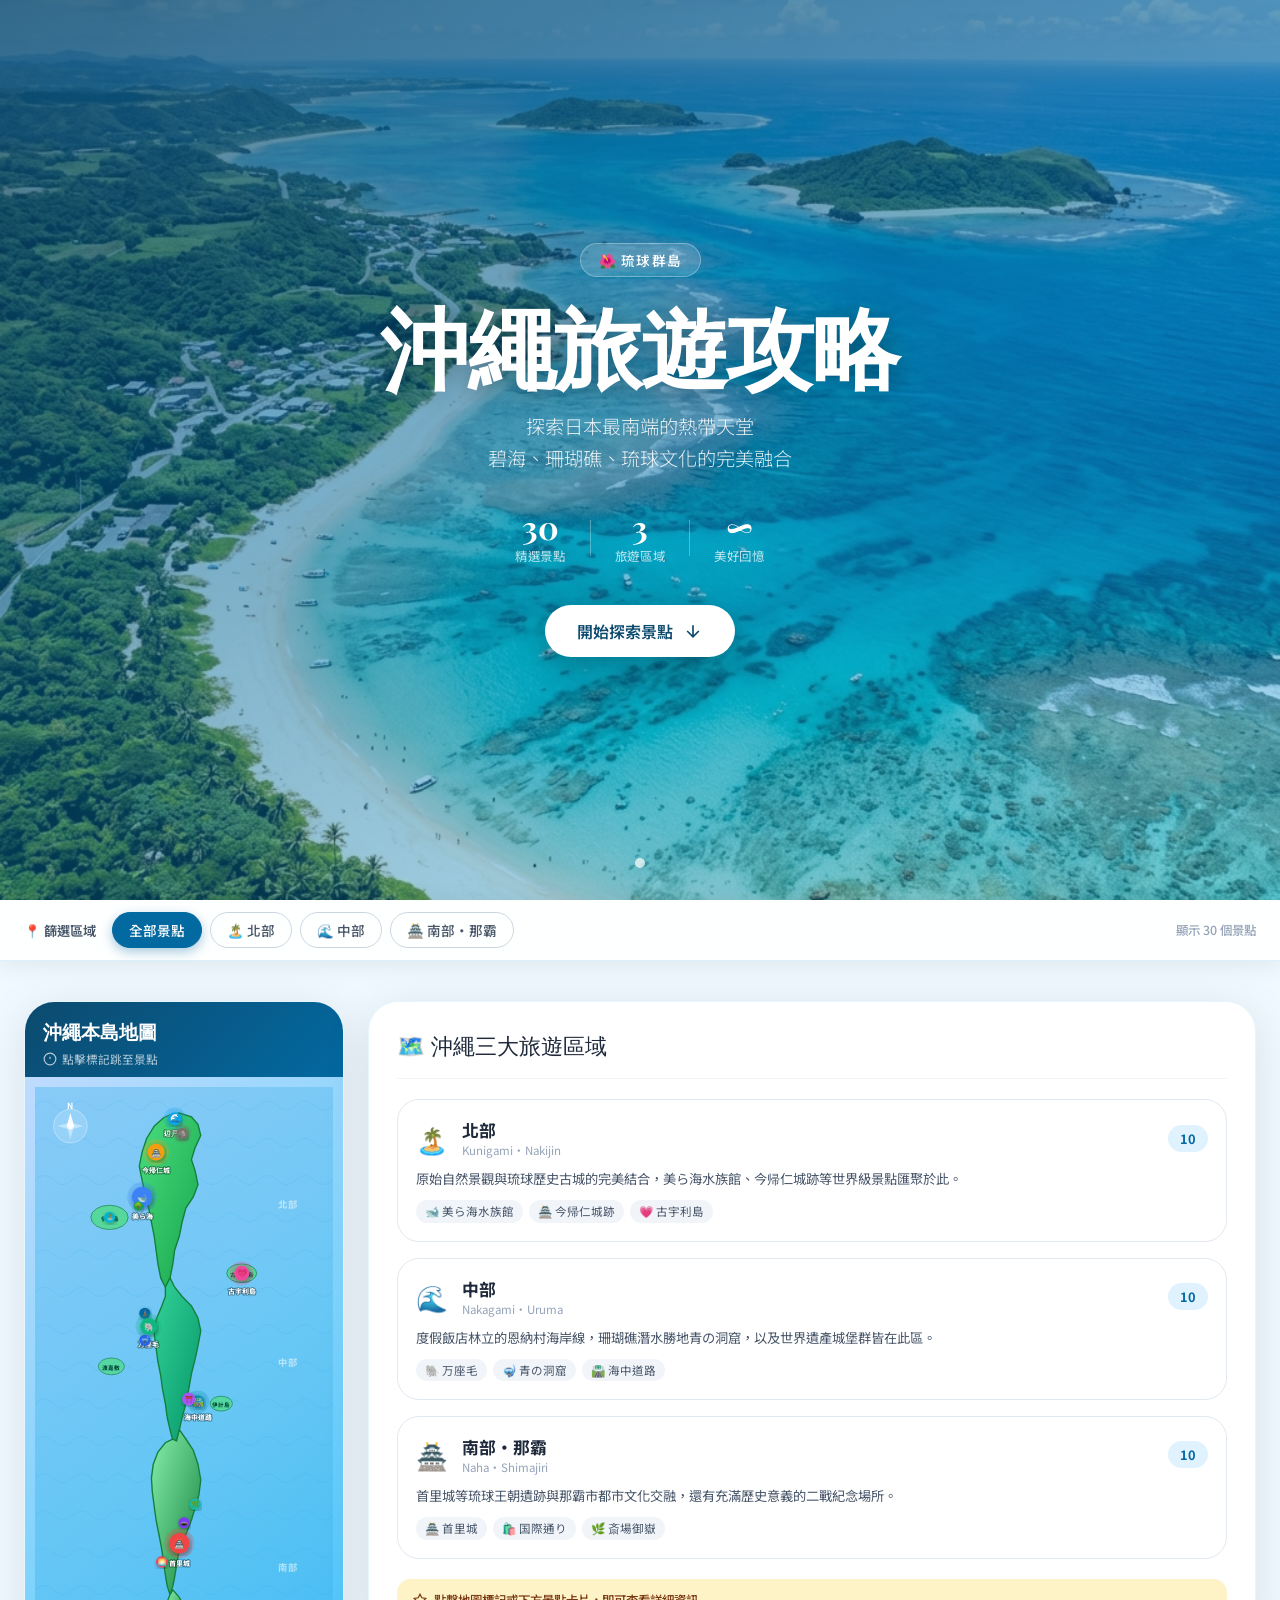
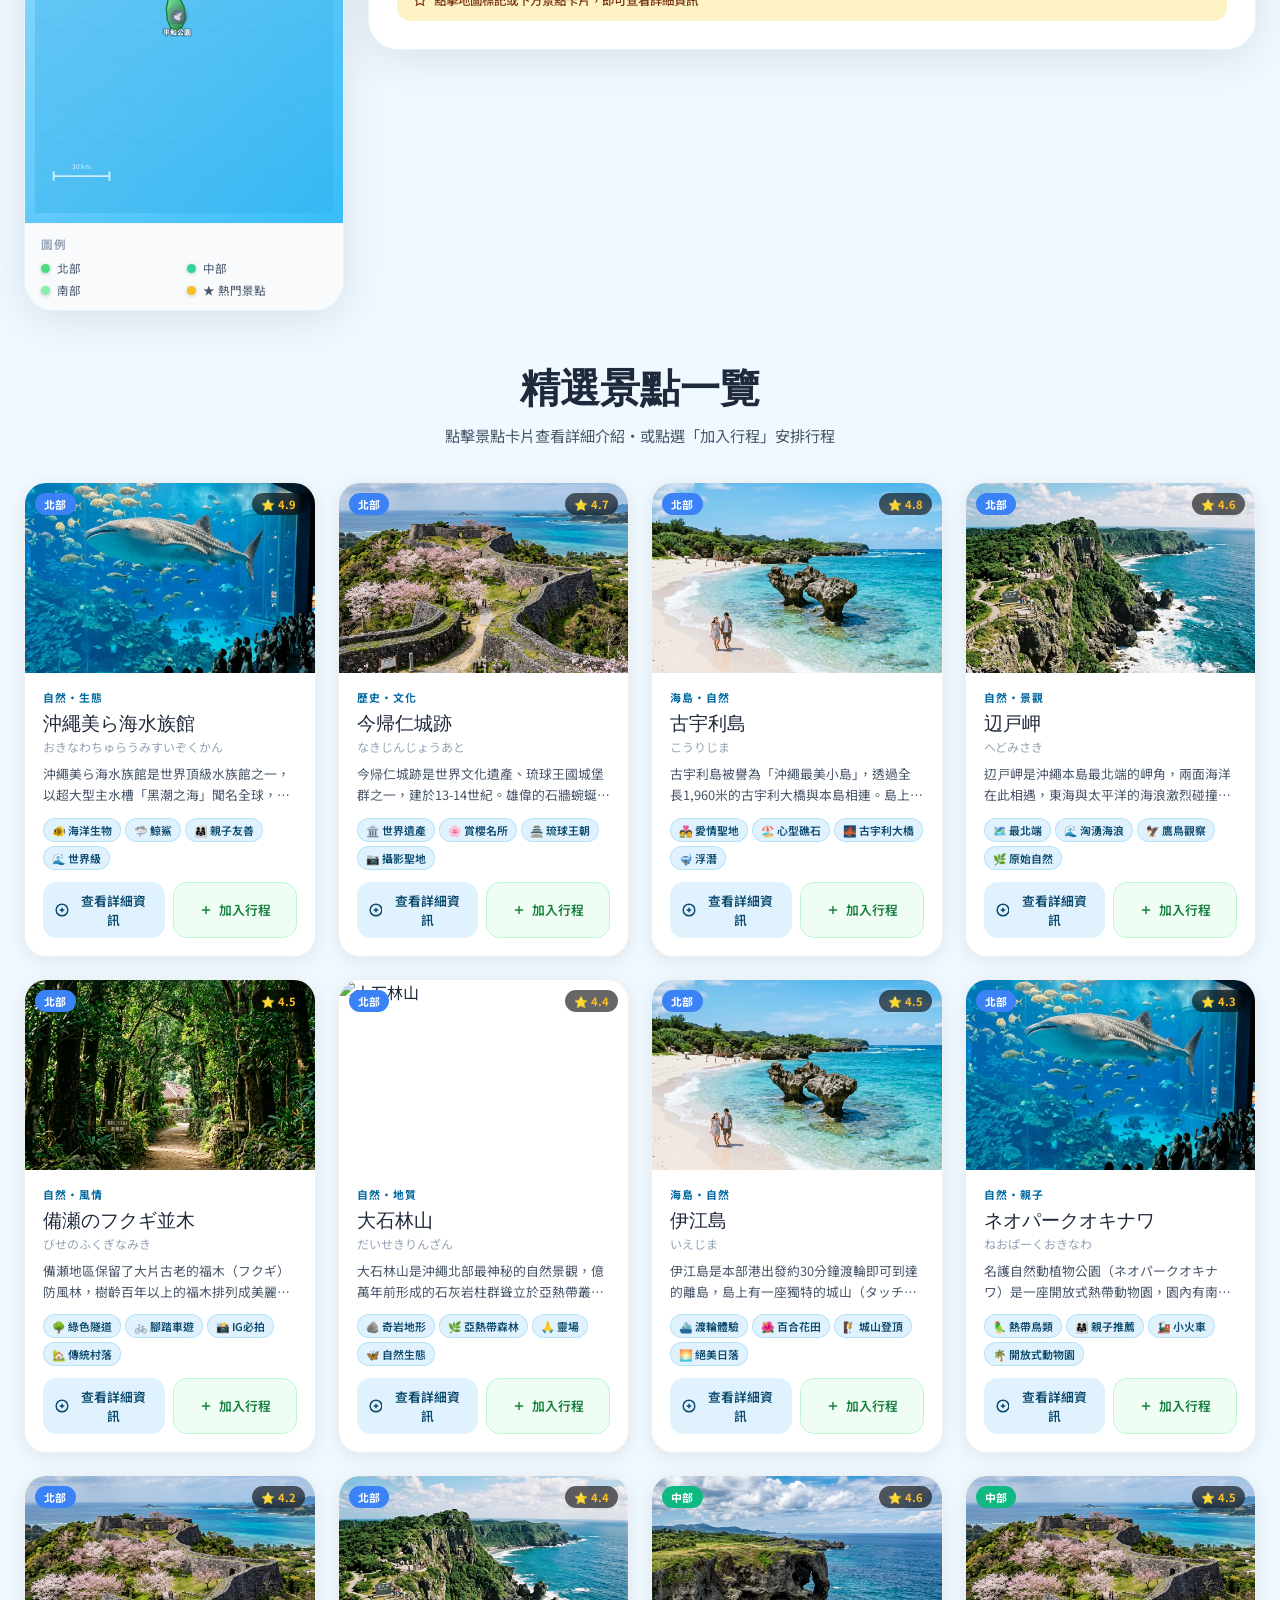
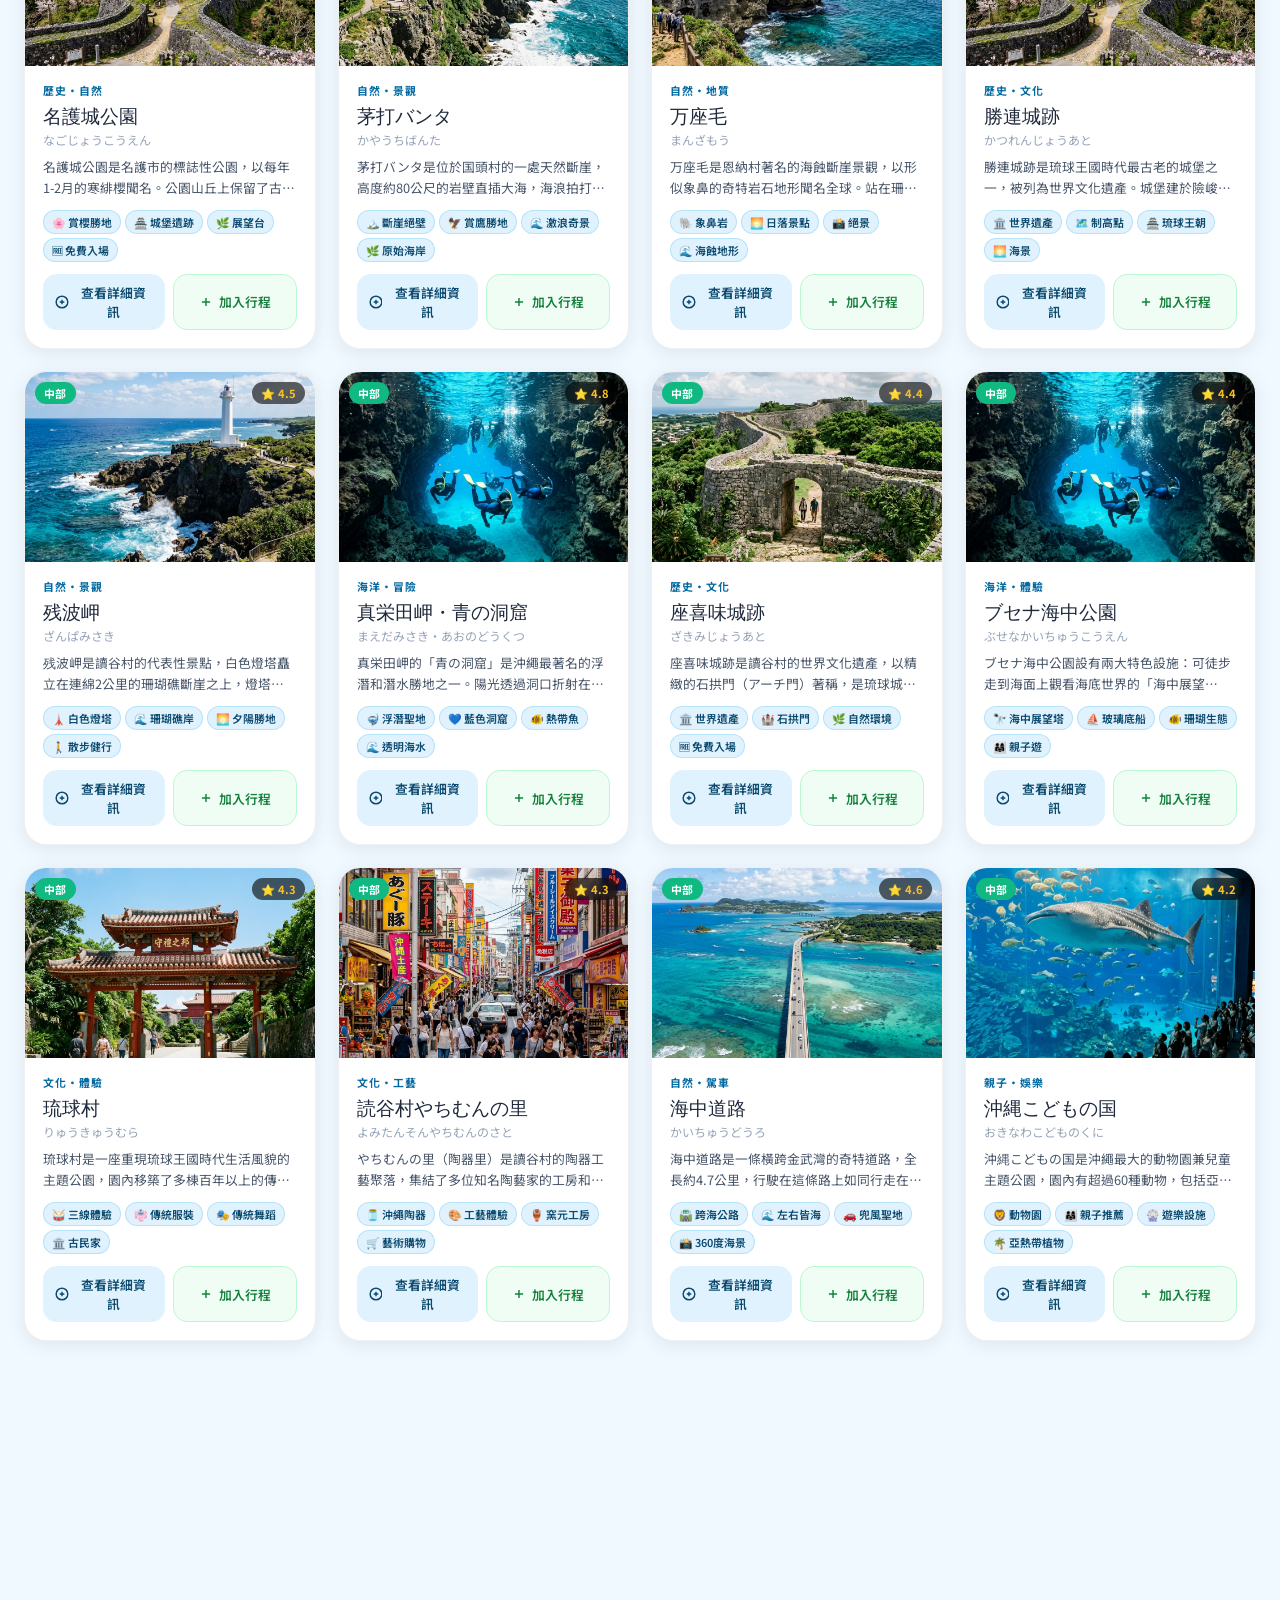
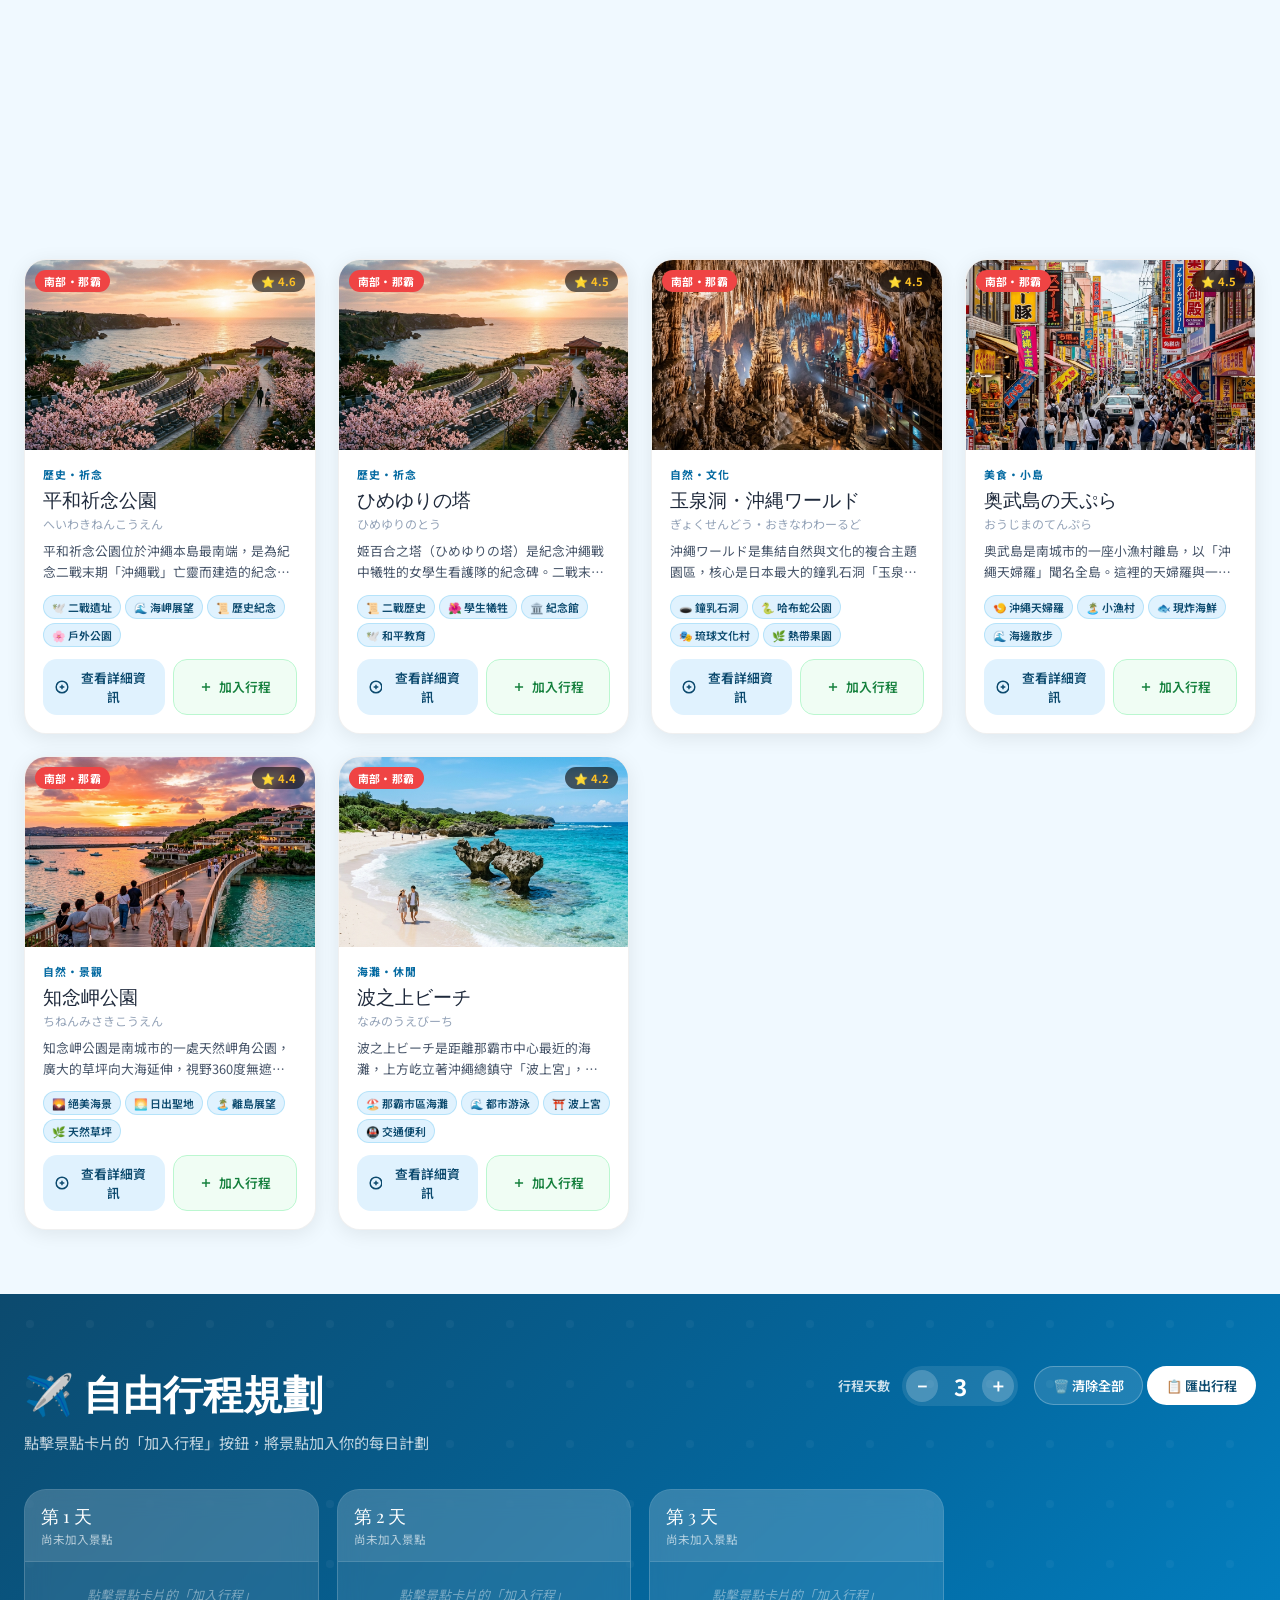
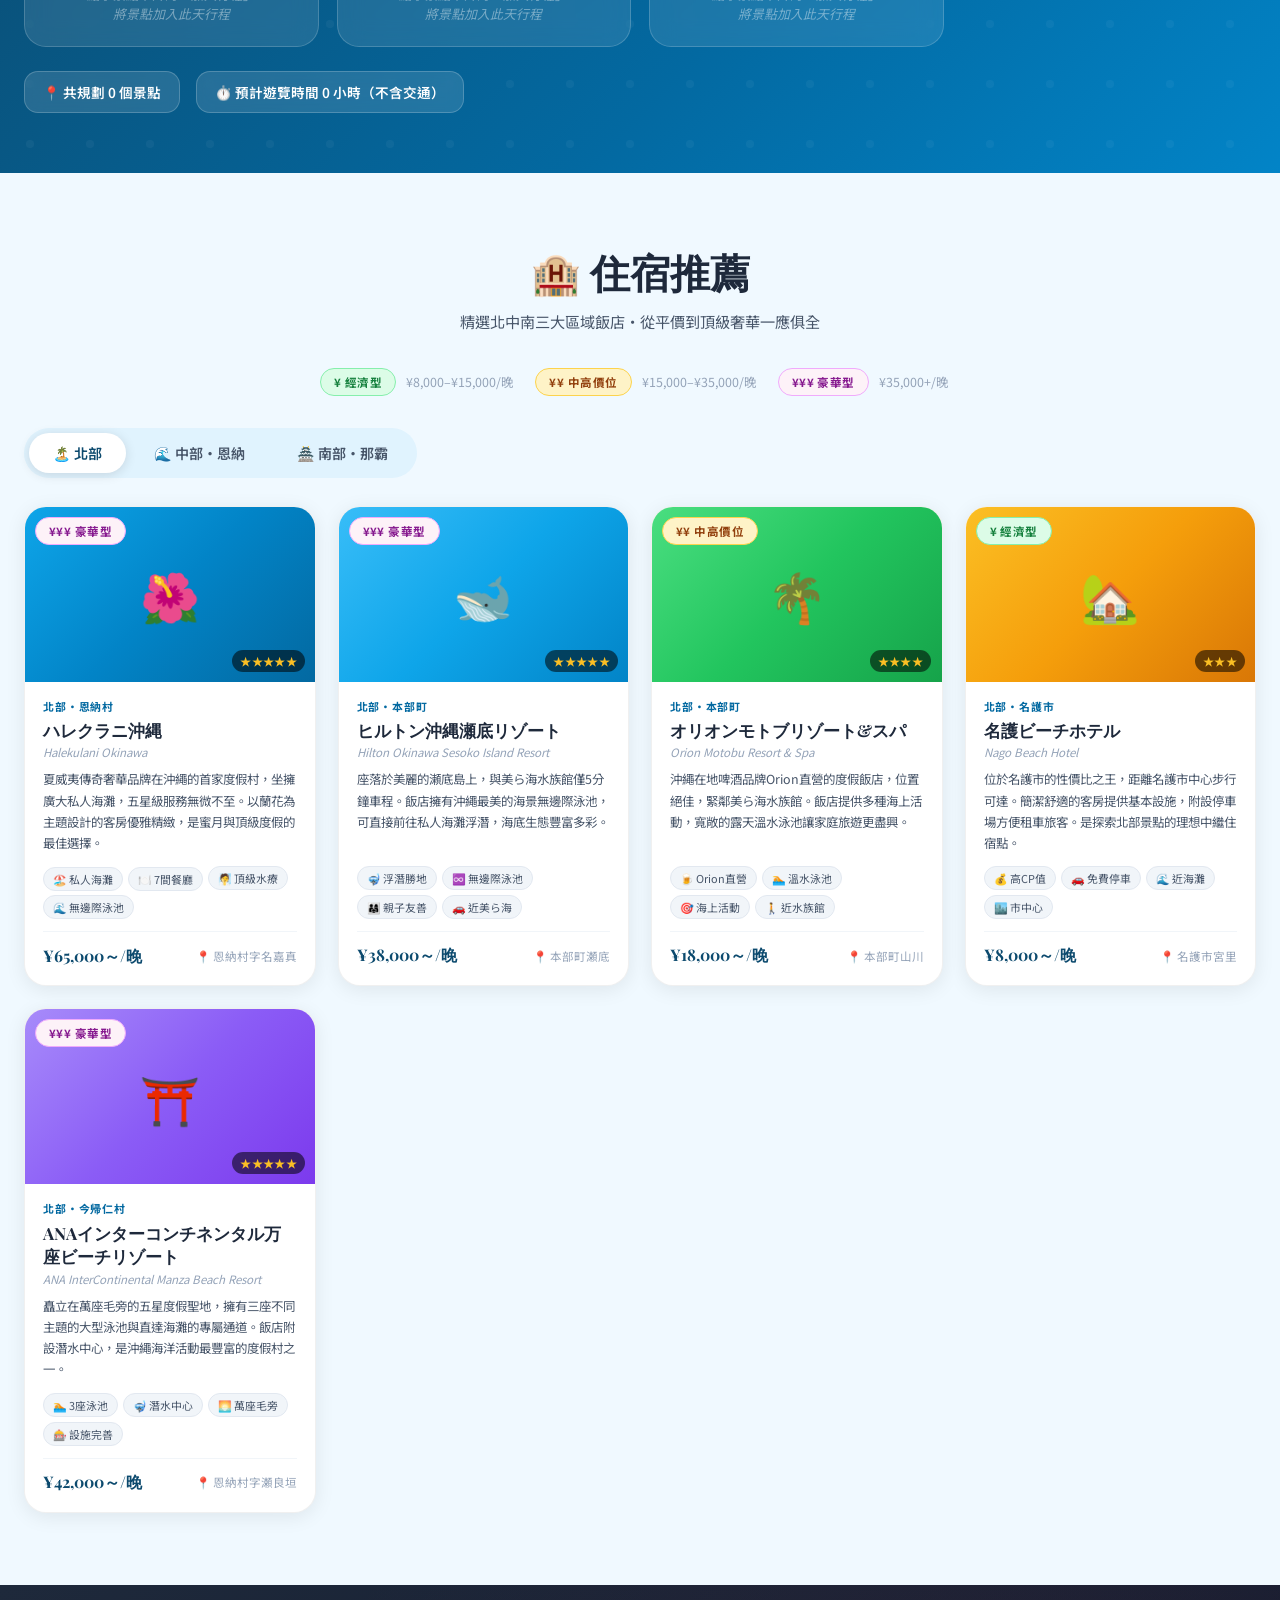
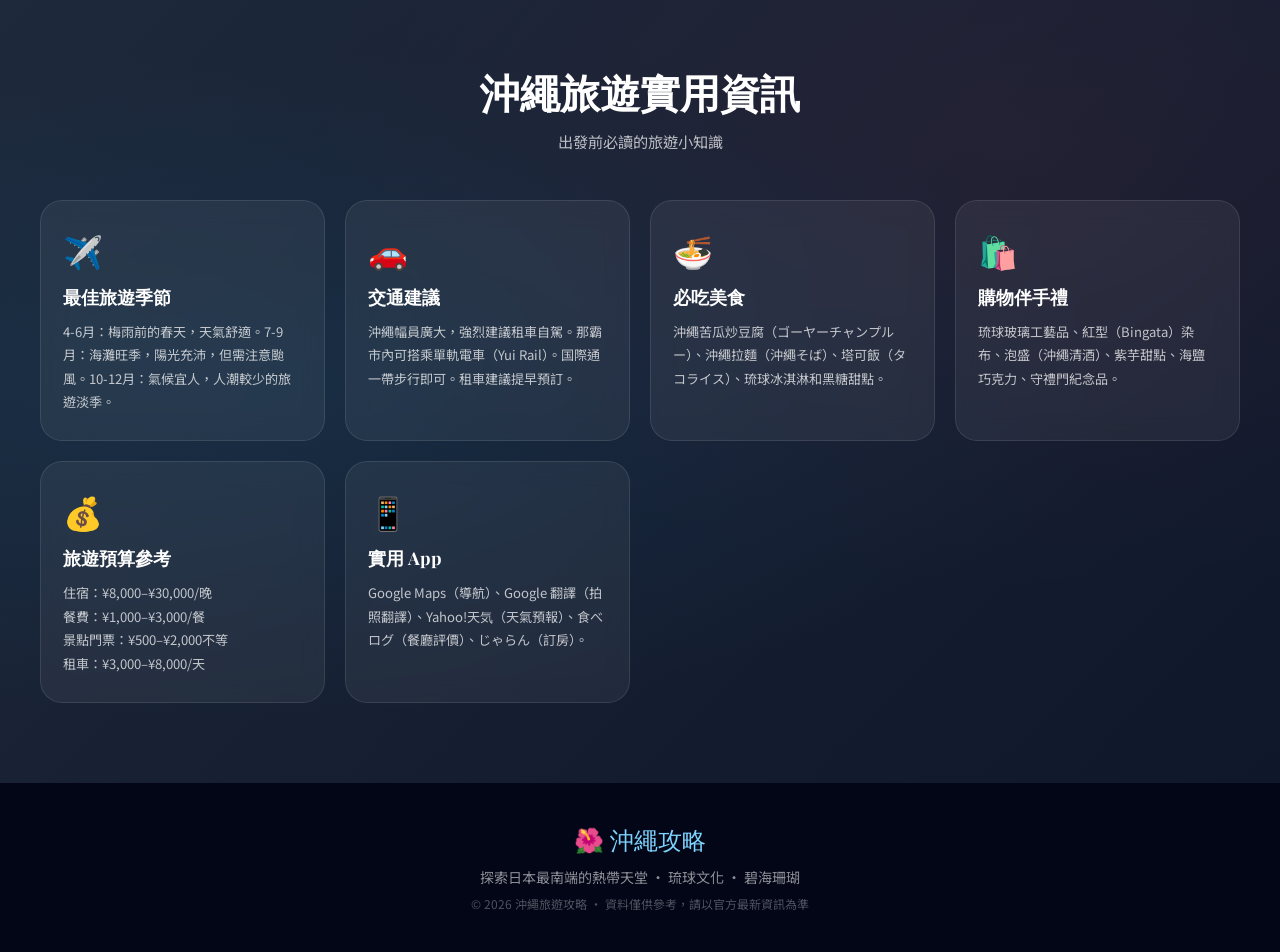
==== commit 24ce2ee3: "feat: add hotel recommendations for North/Central/South regions" ====
--- a/index.html
+++ b/index.html
@@ -440,6 +440,415 @@
     </div>
   </section>
 
+  <!-- ===== HOTEL RECOMMENDATIONS ===== -->
+  <section class="hotels-section" id="hotels-section">
+    <div class="hotels-container">
+      <div class="section-header">
+        <h2 class="section-title">🏨 住宿推薦</h2>
+        <p class="section-subtitle">精選北中南三大區域飯店・從平價到頂級奢華一應俱全</p>
+      </div>
+
+      <!-- Price Legend -->
+      <div class="price-legend">
+        <div class="price-badge budget">¥ 經濟型</div>
+        <span class="price-range">¥8,000–¥15,000/晚</span>
+        <div class="price-badge mid">¥¥ 中高價位</div>
+        <span class="price-range">¥15,000–¥35,000/晚</span>
+        <div class="price-badge luxury">¥¥¥ 豪華型</div>
+        <span class="price-range">¥35,000+/晚</span>
+      </div>
+
+      <!-- Region Tabs -->
+      <div class="hotel-tabs" role="tablist">
+        <button class="hotel-tab active" data-tab="north" id="htab-north" role="tab" aria-selected="true">🏝️ 北部</button>
+        <button class="hotel-tab" data-tab="central" id="htab-central" role="tab" aria-selected="false">🌊 中部・恩納</button>
+        <button class="hotel-tab" data-tab="south" id="htab-south" role="tab" aria-selected="false">🏯 南部・那霸</button>
+      </div>
+
+      <!-- NORTH HOTELS -->
+      <div class="hotel-panel active" id="hpanel-north" role="tabpanel">
+        <div class="hotels-grid">
+
+          <div class="hotel-card">
+            <div class="hotel-image-wrap">
+              <div class="hotel-img-placeholder north-bg"><span>🌺</span></div>
+              <div class="price-badge luxury hotel-price-badge">¥¥¥ 豪華型</div>
+              <div class="hotel-stars">★★★★★</div>
+            </div>
+            <div class="hotel-body">
+              <div class="hotel-region-tag">北部・恩納村</div>
+              <h3 class="hotel-name">ハレクラニ沖縄</h3>
+              <div class="hotel-name-en">Halekulani Okinawa</div>
+              <p class="hotel-desc">夏威夷傳奇奢華品牌在沖繩的首家度假村，坐擁廣大私人海灘，五星級服務無微不至。以蘭花為主題設計的客房優雅精緻，是蜜月與頂級度假的最佳選擇。</p>
+              <div class="hotel-tags">
+                <span class="htag">🏖️ 私人海灘</span>
+                <span class="htag">🍽️ 7間餐廳</span>
+                <span class="htag">🧖 頂級水療</span>
+                <span class="htag">🌊 無邊際泳池</span>
+              </div>
+              <div class="hotel-info-row">
+                <div class="hotel-price">¥65,000～/晚</div>
+                <div class="hotel-location">📍 恩納村字名嘉真</div>
+              </div>
+            </div>
+          </div>
+
+          <div class="hotel-card">
+            <div class="hotel-image-wrap">
+              <div class="hotel-img-placeholder north-bg2"><span>🐋</span></div>
+              <div class="price-badge luxury hotel-price-badge">¥¥¥ 豪華型</div>
+              <div class="hotel-stars">★★★★★</div>
+            </div>
+            <div class="hotel-body">
+              <div class="hotel-region-tag">北部・本部町</div>
+              <h3 class="hotel-name">ヒルトン沖縄瀬底リゾート</h3>
+              <div class="hotel-name-en">Hilton Okinawa Sesoko Island Resort</div>
+              <p class="hotel-desc">座落於美麗的瀬底島上，與美ら海水族館僅5分鐘車程。飯店擁有沖繩最美的海景無邊際泳池，可直接前往私人海灘浮潛，海底生態豐富多彩。</p>
+              <div class="hotel-tags">
+                <span class="htag">🤿 浮潛勝地</span>
+                <span class="htag">♾️ 無邊際泳池</span>
+                <span class="htag">👨‍👩‍👧 親子友善</span>
+                <span class="htag">🚗 近美ら海</span>
+              </div>
+              <div class="hotel-info-row">
+                <div class="hotel-price">¥38,000～/晚</div>
+                <div class="hotel-location">📍 本部町瀬底</div>
+              </div>
+            </div>
+          </div>
+
+          <div class="hotel-card">
+            <div class="hotel-image-wrap">
+              <div class="hotel-img-placeholder north-bg3"><span>🌴</span></div>
+              <div class="price-badge mid hotel-price-badge">¥¥ 中高價位</div>
+              <div class="hotel-stars">★★★★</div>
+            </div>
+            <div class="hotel-body">
+              <div class="hotel-region-tag">北部・本部町</div>
+              <h3 class="hotel-name">オリオンモトブリゾート&スパ</h3>
+              <div class="hotel-name-en">Orion Motobu Resort & Spa</div>
+              <p class="hotel-desc">沖繩在地啤酒品牌Orion直營的度假飯店，位置絕佳，緊鄰美ら海水族館。飯店提供多種海上活動，寬敞的露天溫水泳池讓家庭旅遊更盡興。</p>
+              <div class="hotel-tags">
+                <span class="htag">🍺 Orion直營</span>
+                <span class="htag">🏊 溫水泳池</span>
+                <span class="htag">🎯 海上活動</span>
+                <span class="htag">🚶 近水族館</span>
+              </div>
+              <div class="hotel-info-row">
+                <div class="hotel-price">¥18,000～/晚</div>
+                <div class="hotel-location">📍 本部町山川</div>
+              </div>
+            </div>
+          </div>
+
+          <div class="hotel-card">
+            <div class="hotel-image-wrap">
+              <div class="hotel-img-placeholder north-bg4"><span>🏡</span></div>
+              <div class="price-badge budget hotel-price-badge">¥ 經濟型</div>
+              <div class="hotel-stars">★★★</div>
+            </div>
+            <div class="hotel-body">
+              <div class="hotel-region-tag">北部・名護市</div>
+              <h3 class="hotel-name">名護ビーチホテル</h3>
+              <div class="hotel-name-en">Nago Beach Hotel</div>
+              <p class="hotel-desc">位於名護市的性價比之王，距離名護市中心步行可達。簡潔舒適的客房提供基本設施，附設停車場方便租車旅客。是探索北部景點的理想中繼住宿點。</p>
+              <div class="hotel-tags">
+                <span class="htag">💰 高CP值</span>
+                <span class="htag">🚗 免費停車</span>
+                <span class="htag">🌊 近海灘</span>
+                <span class="htag">🏙️ 市中心</span>
+              </div>
+              <div class="hotel-info-row">
+                <div class="hotel-price">¥8,000～/晚</div>
+                <div class="hotel-location">📍 名護市宮里</div>
+              </div>
+            </div>
+          </div>
+
+          <div class="hotel-card">
+            <div class="hotel-image-wrap">
+              <div class="hotel-img-placeholder north-bg5"><span>⛩️</span></div>
+              <div class="price-badge luxury hotel-price-badge">¥¥¥ 豪華型</div>
+              <div class="hotel-stars">★★★★★</div>
+            </div>
+            <div class="hotel-body">
+              <div class="hotel-region-tag">北部・今帰仁村</div>
+              <h3 class="hotel-name">ANAインターコンチネンタル万座ビーチリゾート</h3>
+              <div class="hotel-name-en">ANA InterContinental Manza Beach Resort</div>
+              <p class="hotel-desc">矗立在萬座毛旁的五星度假聖地，擁有三座不同主題的大型泳池與直達海灘的專屬通道。飯店附設潛水中心，是沖繩海洋活動最豐富的度假村之一。</p>
+              <div class="hotel-tags">
+                <span class="htag">🏊 3座泳池</span>
+                <span class="htag">🤿 潛水中心</span>
+                <span class="htag">🌅 萬座毛旁</span>
+                <span class="htag">🎰 設施完善</span>
+              </div>
+              <div class="hotel-info-row">
+                <div class="hotel-price">¥42,000～/晚</div>
+                <div class="hotel-location">📍 恩納村字瀬良垣</div>
+              </div>
+            </div>
+          </div>
+
+        </div>
+      </div>
+
+      <!-- CENTRAL HOTELS -->
+      <div class="hotel-panel" id="hpanel-central" role="tabpanel" style="display:none;">
+        <div class="hotels-grid">
+
+          <div class="hotel-card">
+            <div class="hotel-image-wrap">
+              <div class="hotel-img-placeholder central-bg"><span>🌊</span></div>
+              <div class="price-badge luxury hotel-price-badge">¥¥¥ 豪華型</div>
+              <div class="hotel-stars">★★★★★</div>
+            </div>
+            <div class="hotel-body">
+              <div class="hotel-region-tag">中部・名護市</div>
+              <h3 class="hotel-name">ザ・ブセナテラス</h3>
+              <div class="hotel-name-en">The Busena Terrace</div>
+              <p class="hotel-desc">沖繩代表性的五星度假村，曾接待G8領袖峰會。環抱ブセナ岬的天然美景，提供私密奢華的住宿體驗。旗下海中展望塔和玻璃底船更是必訪設施。</p>
+              <div class="hotel-tags">
+                <span class="htag">🌺 G8峰會場地</span>
+                <span class="htag">🔭 海中展望塔</span>
+                <span class="htag">🍽️ 精品餐廳</span>
+                <span class="htag">🧖 世界級SPA</span>
+              </div>
+              <div class="hotel-info-row">
+                <div class="hotel-price">¥55,000～/晚</div>
+                <div class="hotel-location">📍 名護市字喜瀬</div>
+              </div>
+            </div>
+          </div>
+
+          <div class="hotel-card">
+            <div class="hotel-image-wrap">
+              <div class="hotel-img-placeholder central-bg2"><span>🌺</span></div>
+              <div class="price-badge luxury hotel-price-badge">¥¥¥ 豪華型</div>
+              <div class="hotel-stars">★★★★★</div>
+            </div>
+            <div class="hotel-body">
+              <div class="hotel-region-tag">中部・恩納村</div>
+              <h3 class="hotel-name">ルネッサンスリゾートオキナワ</h3>
+              <div class="hotel-name-en">Renaissance Resort Okinawa</div>
+              <p class="hotel-desc">以海豚互動體驗著名的夢幻度假村，可在飯店海灘直接與海豚共游。設有獨立式水上小屋泳池，白色沙灘、珊瑚礁和清澈海水讓旅客流連忘返。</p>
+              <div class="hotel-tags">
+                <span class="htag">🐬 海豚互動</span>
+                <span class="htag">🏖️ 私人白沙灘</span>
+                <span class="htag">💑 蜜月首選</span>
+                <span class="htag">🤿 珊瑚礁</span>
+              </div>
+              <div class="hotel-info-row">
+                <div class="hotel-price">¥40,000～/晚</div>
+                <div class="hotel-location">📍 恩納村字山田</div>
+              </div>
+            </div>
+          </div>
+
+          <div class="hotel-card">
+            <div class="hotel-image-wrap">
+              <div class="hotel-img-placeholder central-bg3"><span>🏰</span></div>
+              <div class="price-badge mid hotel-price-badge">¥¥ 中高價位</div>
+              <div class="hotel-stars">★★★★</div>
+            </div>
+            <div class="hotel-body">
+              <div class="hotel-region-tag">中部・恩納村</div>
+              <h3 class="hotel-name">沖縄残波岬ロイヤルホテル</h3>
+              <div class="hotel-name-en">Okinawa Zanpa Misaki Royal Hotel</div>
+              <p class="hotel-desc">緊鄰殘波岬的知名度假飯店，擁有沖繩最大規模的露天泳池之一。飯店旁即是延伸2公里的珊瑚礁海岸，漫步海濱欣賞夕陽是每日必備體驗。</p>
+              <div class="hotel-tags">
+                <span class="htag">🗼 殘波岬旁</span>
+                <span class="htag">🏊 大型泳池</span>
+                <span class="htag">🌅 夕陽景觀</span>
+                <span class="htag">🎳 多種設施</span>
+              </div>
+              <div class="hotel-info-row">
+                <div class="hotel-price">¥22,000～/晚</div>
+                <div class="hotel-location">📍 読谷村字長浜</div>
+              </div>
+            </div>
+          </div>
+
+          <div class="hotel-card">
+            <div class="hotel-image-wrap">
+              <div class="hotel-img-placeholder central-bg4"><span>🌿</span></div>
+              <div class="price-badge mid hotel-price-badge">¥¥ 中高價位</div>
+              <div class="hotel-stars">★★★★</div>
+            </div>
+            <div class="hotel-body">
+              <div class="hotel-region-tag">中部・うるま市</div>
+              <h3 class="hotel-name">EMウェルネスリゾートコスタビスタ沖縄</h3>
+              <div class="hotel-name-en">EM Wellness Resort Costa Vista Okinawa</div>
+              <p class="hotel-desc">以「自然療癒」為主題的健康渡假村，強調有機農業與自然生活。飯店自家種植有機蔬菜，餐廳供應健康料理。面向太平洋的廣闊視野讓人心曠神怡。</p>
+              <div class="hotel-tags">
+                <span class="htag">🌿 有機農場</span>
+                <span class="htag">🧘 健康療癒</span>
+                <span class="htag">🥗 有機餐廳</span>
+                <span class="htag">🌅 太平洋景觀</span>
+              </div>
+              <div class="hotel-info-row">
+                <div class="hotel-price">¥18,000～/晚</div>
+                <div class="hotel-location">📍 うるま市石川</div>
+              </div>
+            </div>
+          </div>
+
+          <div class="hotel-card">
+            <div class="hotel-image-wrap">
+              <div class="hotel-img-placeholder central-bg5"><span>🏙️</span></div>
+              <div class="price-badge budget hotel-price-badge">¥ 經濟型</div>
+              <div class="hotel-stars">★★★</div>
+            </div>
+            <div class="hotel-body">
+              <div class="hotel-region-tag">中部・沖縄市</div>
+              <h3 class="hotel-name">コザゲストハウス ミーカガン</h3>
+              <div class="hotel-name-en">Koza Guesthouse Meekagan</div>
+              <p class="hotel-desc">位於充滿美軍文化與音樂氣息的コザ（沖縄市）地區，是體驗在地文化的絕佳住所。背包客友善，提供多人房和私人房型，距離美浜タウンリゾート約20分鐘車程。</p>
+              <div class="hotel-tags">
+                <span class="htag">🎸 在地文化</span>
+                <span class="htag">💰 超值價格</span>
+                <span class="htag">🎒 背包客友善</span>
+                <span class="htag">🚗 租車便利</span>
+              </div>
+              <div class="hotel-info-row">
+                <div class="hotel-price">¥4,000～/晚</div>
+                <div class="hotel-location">📍 沖縄市上地</div>
+              </div>
+            </div>
+          </div>
+
+        </div>
+      </div>
+
+      <!-- SOUTH HOTELS -->
+      <div class="hotel-panel" id="hpanel-south" role="tabpanel" style="display:none;">
+        <div class="hotels-grid">
+
+          <div class="hotel-card">
+            <div class="hotel-image-wrap">
+              <div class="hotel-img-placeholder south-bg"><span>🏯</span></div>
+              <div class="price-badge luxury hotel-price-badge">¥¥¥ 豪華型</div>
+              <div class="hotel-stars">★★★★★</div>
+            </div>
+            <div class="hotel-body">
+              <div class="hotel-region-tag">南部・那霸市</div>
+              <h3 class="hotel-name">ダブルツリーbyヒルトン那覇首里城</h3>
+              <div class="hotel-name-en">DoubleTree by Hilton Naha Shuri Castle</div>
+              <p class="hotel-desc">距離首里城步行僅10分鐘的五星城市飯店，坐擁俯瞰那霸市區的絕佳視野。溫泉設施、日式料理餐廳和希爾頓招牌巧克力餅乾讓每天的旅途都以甜蜜開始。</p>
+              <div class="hotel-tags">
+                <span class="htag">🏯 近首里城</span>
+                <span class="htag">♨️ 溫泉設施</span>
+                <span class="htag">🌆 城市景觀</span>
+                <span class="htag">🍪 希爾頓餅乾</span>
+              </div>
+              <div class="hotel-info-row">
+                <div class="hotel-price">¥28,000～/晚</div>
+                <div class="hotel-location">📍 那霸市首里山川町</div>
+              </div>
+            </div>
+          </div>
+
+          <div class="hotel-card">
+            <div class="hotel-image-wrap">
+              <div class="hotel-img-placeholder south-bg2"><span>✈️</span></div>
+              <div class="price-badge luxury hotel-price-badge">¥¥¥ 豪華型</div>
+              <div class="hotel-stars">★★★★★</div>
+            </div>
+            <div class="hotel-body">
+              <div class="hotel-region-tag">南部・豊見城市</div>
+              <h3 class="hotel-name">沖縄瀬長島ホテル</h3>
+              <div class="hotel-name-en">Senagajima Hotel</div>
+              <p class="hotel-desc">坐落於瀬長島上，可欣賞那霸機場起降飛機的獨特景觀，同時擁有壯麗的海景夕陽。露天溫泉、直連ウミカジテラス商圈，是浪漫且便利的絕佳選擇。</p>
+              <div class="hotel-tags">
+                <span class="htag">✈️ 飛機景觀</span>
+                <span class="htag">♨️ 露天溫泉</span>
+                <span class="htag">🌅 夕陽海景</span>
+                <span class="htag">🛒 ウミカジ商圈</span>
+              </div>
+              <div class="hotel-info-row">
+                <div class="hotel-price">¥32,000～/晚</div>
+                <div class="hotel-location">📍 豊見城市瀬長</div>
+              </div>
+            </div>
+          </div>
+
+          <div class="hotel-card">
+            <div class="hotel-image-wrap">
+              <div class="hotel-img-placeholder south-bg3"><span>🛍️</span></div>
+              <div class="price-badge mid hotel-price-badge">¥¥ 中高價位</div>
+              <div class="hotel-stars">★★★★</div>
+            </div>
+            <div class="hotel-body">
+              <div class="hotel-region-tag">南部・那霸市</div>
+              <h3 class="hotel-name">ホテルJALシティ那覇</h3>
+              <div class="hotel-name-en">Hotel JAL City Naha</div>
+              <p class="hotel-desc">位於国際通り徒步圈內的優質商務飯店，交通極為便利。客房設計簡潔而舒適，提供旅行者在那霸市區活動的完美基地。早餐供應豐富的沖繩在地料理。</p>
+              <div class="hotel-tags">
+                <span class="htag">🛍️ 近国際通</span>
+                <span class="htag">🚇 單軌電車旁</span>
+                <span class="htag">🍳 沖繩早餐</span>
+                <span class="htag">🏙️ 市中心</span>
+              </div>
+              <div class="hotel-info-row">
+                <div class="hotel-price">¥16,000～/晚</div>
+                <div class="hotel-location">📍 那霸市牧志</div>
+              </div>
+            </div>
+          </div>
+
+          <div class="hotel-card">
+            <div class="hotel-image-wrap">
+              <div class="hotel-img-placeholder south-bg4"><span>🌿</span></div>
+              <div class="price-badge mid hotel-price-badge">¥¥ 中高價位</div>
+              <div class="hotel-stars">★★★★</div>
+            </div>
+            <div class="hotel-body">
+              <div class="hotel-region-tag">南部・南城市</div>
+              <h3 class="hotel-name">オリエンタルホテル沖縄リゾート&スパ</h3>
+              <div class="hotel-name-en">Oriental Hotel Okinawa Resort & Spa</div>
+              <p class="hotel-desc">位於南城市山丘上的靜謐度假村，可俯瞰知念岬壯麗海景。鄰近斎場御嶽、玉泉洞等南部名勝，設有水療中心和海景無邊際泳池，是遠離喧囂的靜心之選。</p>
+              <div class="hotel-tags">
+                <span class="htag">🌅 知念海景</span>
+                <span class="htag">♾️ 無邊際泳池</span>
+                <span class="htag">🧖 SPA水療</span>
+                <span class="htag">🌿 近斎場御嶽</span>
+              </div>
+              <div class="hotel-info-row">
+                <div class="hotel-price">¥25,000～/晚</div>
+                <div class="hotel-location">📍 南城市知念</div>
+              </div>
+            </div>
+          </div>
+
+          <div class="hotel-card">
+            <div class="hotel-image-wrap">
+              <div class="hotel-img-placeholder south-bg5"><span>🎒</span></div>
+              <div class="price-badge budget hotel-price-badge">¥ 經濟型</div>
+              <div class="hotel-stars">★★★</div>
+            </div>
+            <div class="hotel-body">
+              <div class="hotel-region-tag">南部・那霸市</div>
+              <h3 class="hotel-name">ホテルロコアナハ</h3>
+              <div class="hotel-name-en">Hotel LOCOA Naha</div>
+              <p class="hotel-desc">那霸市中心高性價比的精品商務飯店，距離单軌電車「牧志」站徒步5分鐘。乾淨整潔的客房提供所有旅行必備設施，是精打細算旅行者的理想選擇。</p>
+              <div class="hotel-tags">
+                <span class="htag">💰 高CP值</span>
+                <span class="htag">🚇 近牧志站</span>
+                <span class="htag">🛁 整潔舒適</span>
+                <span class="htag">🏙️ 市中心</span>
+              </div>
+              <div class="hotel-info-row">
+                <div class="hotel-price">¥9,000～/晚</div>
+                <div class="hotel-location">📍 那霸市牧志</div>
+              </div>
+            </div>
+          </div>
+
+        </div>
+      </div>
+
+    </div>
+  </section>
+
   <!-- ===== TRAVEL TIPS ===== -->
   <section class="travel-tips-section" id="travel-tips">
     <div class="tips-container">
--- a/style.css
+++ b/style.css
@@ -485,6 +485,127 @@
 .footer-copy { color: rgba(255,255,255,.3); font-size: .75rem; }
 
 /* ===== ANIMATIONS ===== */
+/* ===== HOTEL RECOMMENDATIONS ===== */
+.hotels-section {
+  background: #f0f9ff;
+  padding: 72px 24px;
+}
+.hotels-container { max-width: 1400px; margin: 0 auto; }
+
+/* Price legend */
+.price-legend {
+  display: flex; align-items: center; gap: 10px; flex-wrap: wrap;
+  margin-bottom: 32px; justify-content: center;
+}
+.price-range { font-size: .78rem; color: var(--text-muted); margin-right: 12px; }
+
+/* Price badges */
+.price-badge {
+  display: inline-flex; align-items: center;
+  padding: 5px 13px; border-radius: var(--radius-full);
+  font-size: .72rem; font-weight: 700; letter-spacing: .04em; white-space: nowrap;
+}
+.price-badge.budget  { background: #dcfce7; color: #15803d; border: 1px solid #86efac; }
+.price-badge.mid     { background: #fef3c7; color: #92400e; border: 1px solid #fcd34d; }
+.price-badge.luxury  { background: #fdf2f8; color: #86198f; border: 1px solid #f0abfc; }
+.hotel-price-badge   { position: absolute; top: 10px; left: 10px; }
+
+/* Tabs */
+.hotel-tabs {
+  display: flex; gap: 4px; margin-bottom: 28px;
+  background: rgba(14,165,233,.07); border-radius: var(--radius-full);
+  padding: 5px; width: fit-content;
+}
+.hotel-tab {
+  padding: 10px 24px; border-radius: var(--radius-full);
+  border: none; background: transparent;
+  color: var(--text-secondary); font-family: var(--font-sans);
+  font-size: .88rem; font-weight: 600; cursor: pointer;
+  transition: var(--ease-smooth); white-space: nowrap;
+}
+.hotel-tab:hover { color: var(--ocean-mid); background: rgba(14,165,233,.1); }
+.hotel-tab.active {
+  background: white; color: var(--ocean-deep);
+  box-shadow: 0 2px 12px rgba(0,0,0,.12);
+}
+
+/* Hotels Grid */
+.hotels-grid {
+  display: grid;
+  grid-template-columns: repeat(auto-fill, minmax(280px, 1fr));
+  gap: 22px;
+}
+.hotel-panel { animation: fadeInUp .35s ease both; }
+
+/* Hotel Card */
+.hotel-card {
+  background: white; border-radius: var(--radius-lg);
+  overflow: hidden; box-shadow: 0 4px 20px rgba(0,0,0,.08);
+  border: 1.5px solid rgba(0,0,0,.06);
+  transition: var(--ease-bounce);
+  display: flex; flex-direction: column;
+}
+.hotel-card:hover { transform: translateY(-6px) scale(1.01); box-shadow: 0 16px 44px rgba(14,165,233,.18); border-color: rgba(14,165,233,.25); }
+
+.hotel-image-wrap { position: relative; height: 175px; overflow: hidden; flex-shrink: 0; }
+.hotel-img-placeholder {
+  width: 100%; height: 100%;
+  display: flex; align-items: center; justify-content: center;
+  font-size: 3rem;
+}
+
+/* Gradient backgrounds per region/slot */
+.north-bg  { background: linear-gradient(135deg, #0ea5e9, #0284c7, #0369a1); }
+.north-bg2 { background: linear-gradient(135deg, #38bdf8, #0ea5e9, #0284c7); }
+.north-bg3 { background: linear-gradient(135deg, #4ade80, #22c55e, #16a34a); }
+.north-bg4 { background: linear-gradient(135deg, #fbbf24, #f59e0b, #d97706); }
+.north-bg5 { background: linear-gradient(135deg, #a78bfa, #8b5cf6, #7c3aed); }
+
+.central-bg  { background: linear-gradient(135deg, #06b6d4, #0891b2, #0e7490); }
+.central-bg2 { background: linear-gradient(135deg, #ec4899, #db2777, #be185d); }
+.central-bg3 { background: linear-gradient(135deg, #f97316, #ea580c, #c2410c); }
+.central-bg4 { background: linear-gradient(135deg, #34d399, #10b981, #059669); }
+.central-bg5 { background: linear-gradient(135deg, #94a3b8, #64748b, #475569); }
+
+.south-bg  { background: linear-gradient(135deg, #ef4444, #dc2626, #b91c1c); }
+.south-bg2 { background: linear-gradient(135deg, #f59e0b, #d97706, #b45309); }
+.south-bg3 { background: linear-gradient(135deg, #8b5cf6, #7c3aed, #6d28d9); }
+.south-bg4 { background: linear-gradient(135deg, #14b8a6, #0d9488, #0f766e); }
+.south-bg5 { background: linear-gradient(135deg, #fb923c, #f97316, #ea580c); }
+
+.hotel-stars {
+  position: absolute; bottom: 10px; right: 10px;
+  background: rgba(0,0,0,.55); color: #fbbf24;
+  font-size: .7rem; padding: 3px 8px;
+  border-radius: var(--radius-full); backdrop-filter: blur(4px);
+  letter-spacing: .03em;
+}
+
+.hotel-body { padding: 16px 18px 18px; flex: 1; display: flex; flex-direction: column; }
+.hotel-region-tag { font-size: .68rem; font-weight: 700; color: var(--ocean-mid); letter-spacing: .08em; margin-bottom: 5px; text-transform: uppercase; }
+.hotel-name { font-family: var(--font-display); font-size: 1.05rem; color: var(--text-primary); line-height: 1.35; margin-bottom: 3px; }
+.hotel-name-en { font-size: .72rem; color: var(--text-muted); margin-bottom: 9px; font-style: italic; }
+.hotel-desc { font-size: .78rem; color: var(--text-secondary); line-height: 1.7; margin-bottom: 12px; flex: 1; }
+.hotel-tags { display: flex; gap: 5px; flex-wrap: wrap; margin-bottom: 12px; }
+.htag {
+  font-size: .68rem; padding: 3px 9px;
+  border-radius: var(--radius-full);
+  background: #f1f5f9; color: var(--text-secondary);
+  border: 1px solid #e2e8f0;
+}
+.hotel-info-row {
+  display: flex; align-items: center; justify-content: space-between;
+  padding-top: 12px; border-top: 1px solid #f1f5f9;
+}
+.hotel-price { font-family: var(--font-display); font-size: 1rem; font-weight: 700; color: var(--ocean-deep); }
+.hotel-location { font-size: .72rem; color: var(--text-muted); }
+
+@media (max-width: 700px) {
+  .hotel-tabs { width: 100%; justify-content: center; }
+  .hotel-tab { padding: 9px 14px; font-size: .8rem; }
+  .price-legend { gap: 7px; }
+}
+
 @keyframes fadeInUp { from { opacity: 0; transform: translateY(24px); } to { opacity: 1; transform: translateY(0); } }
 @keyframes fadeInDown { from { opacity: 0; transform: translateY(-16px); } to { opacity: 1; transform: translateY(0); } }
 @keyframes bounce { 0%, 100% { transform: translateY(0); } 50% { transform: translateY(4px); } }
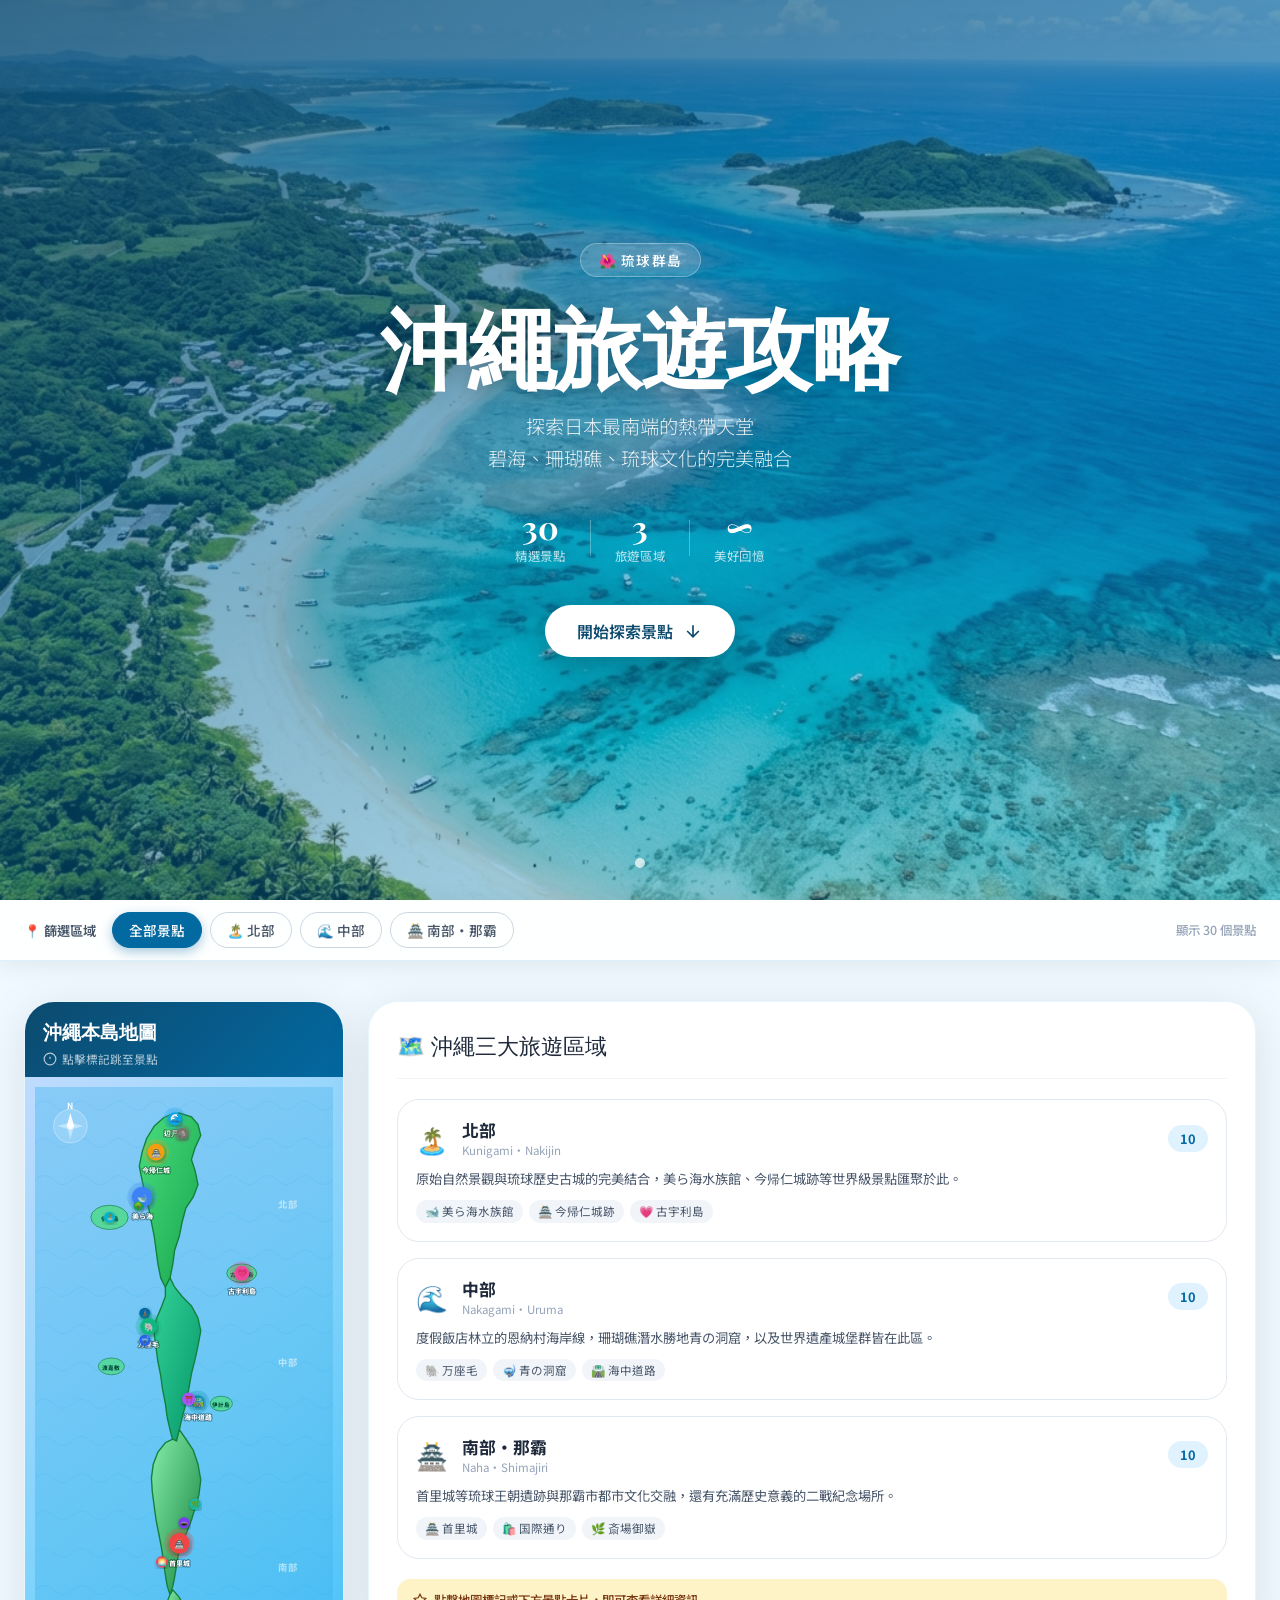
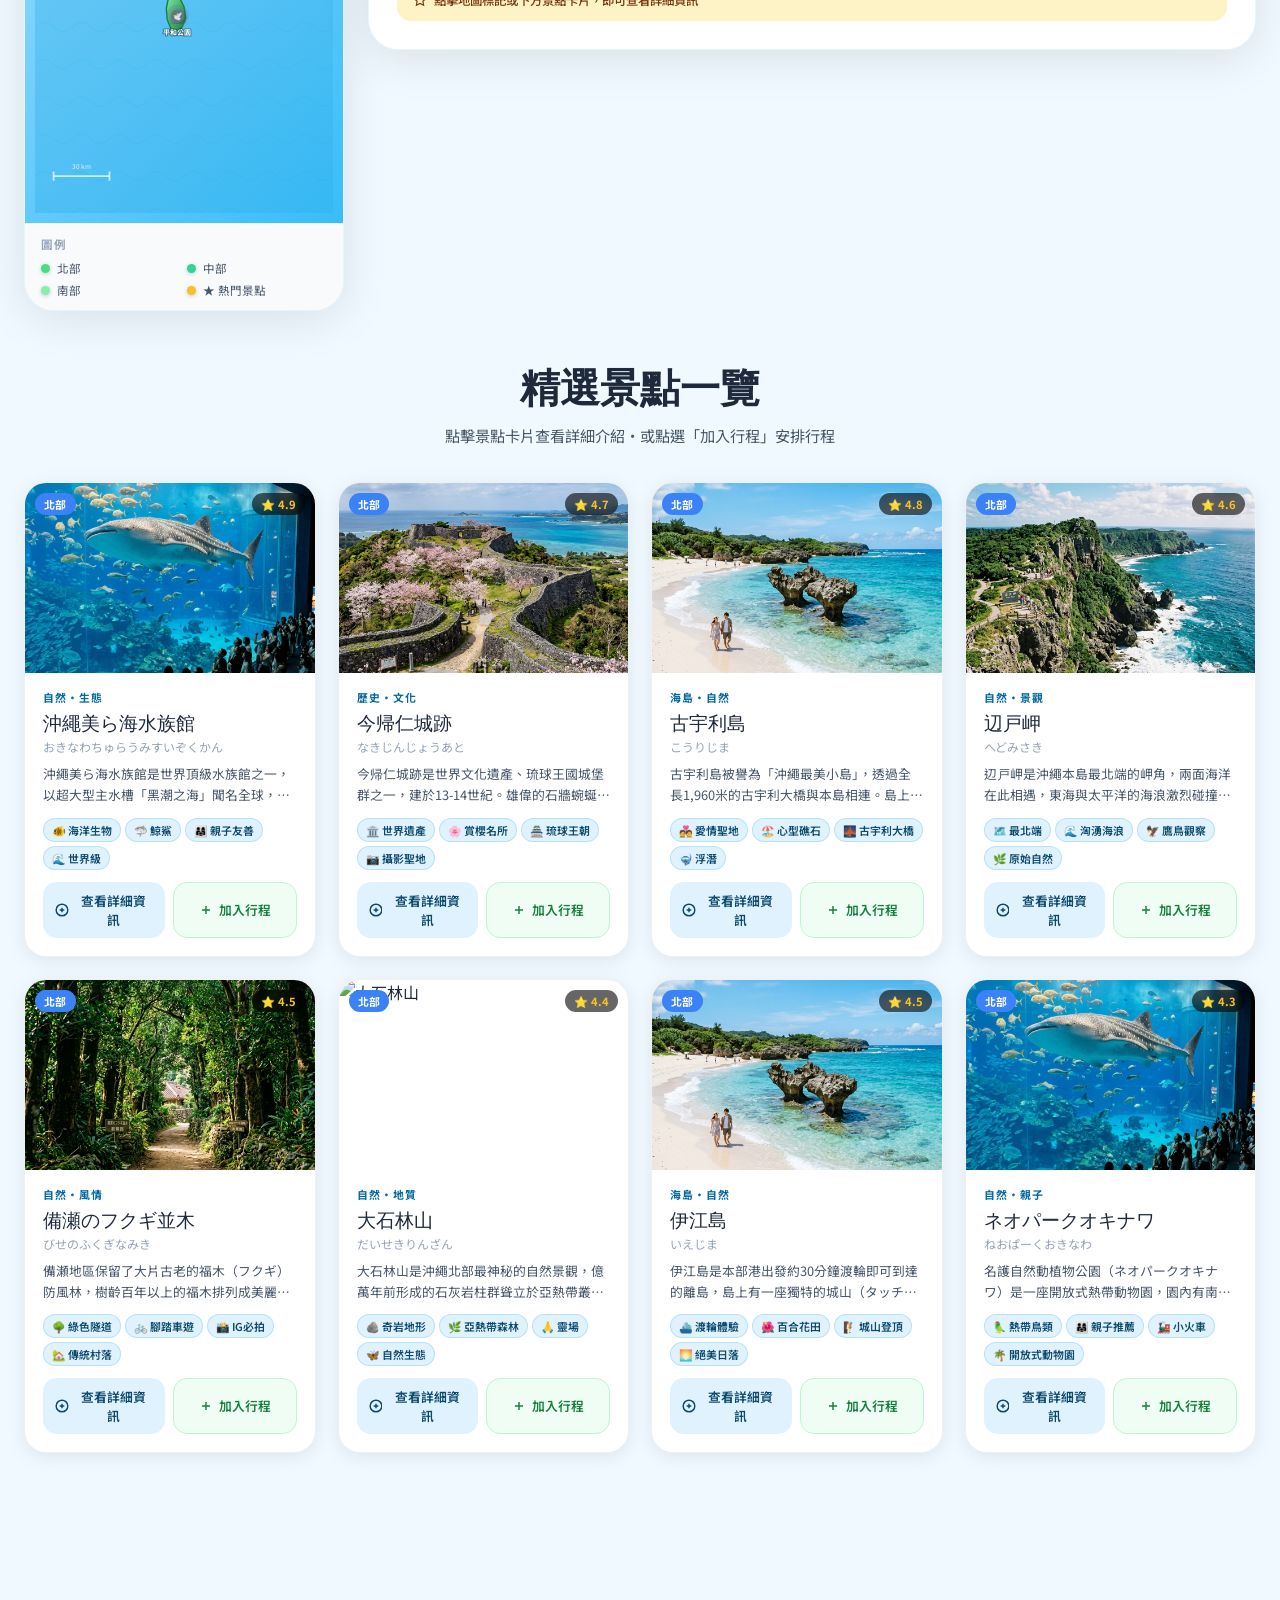
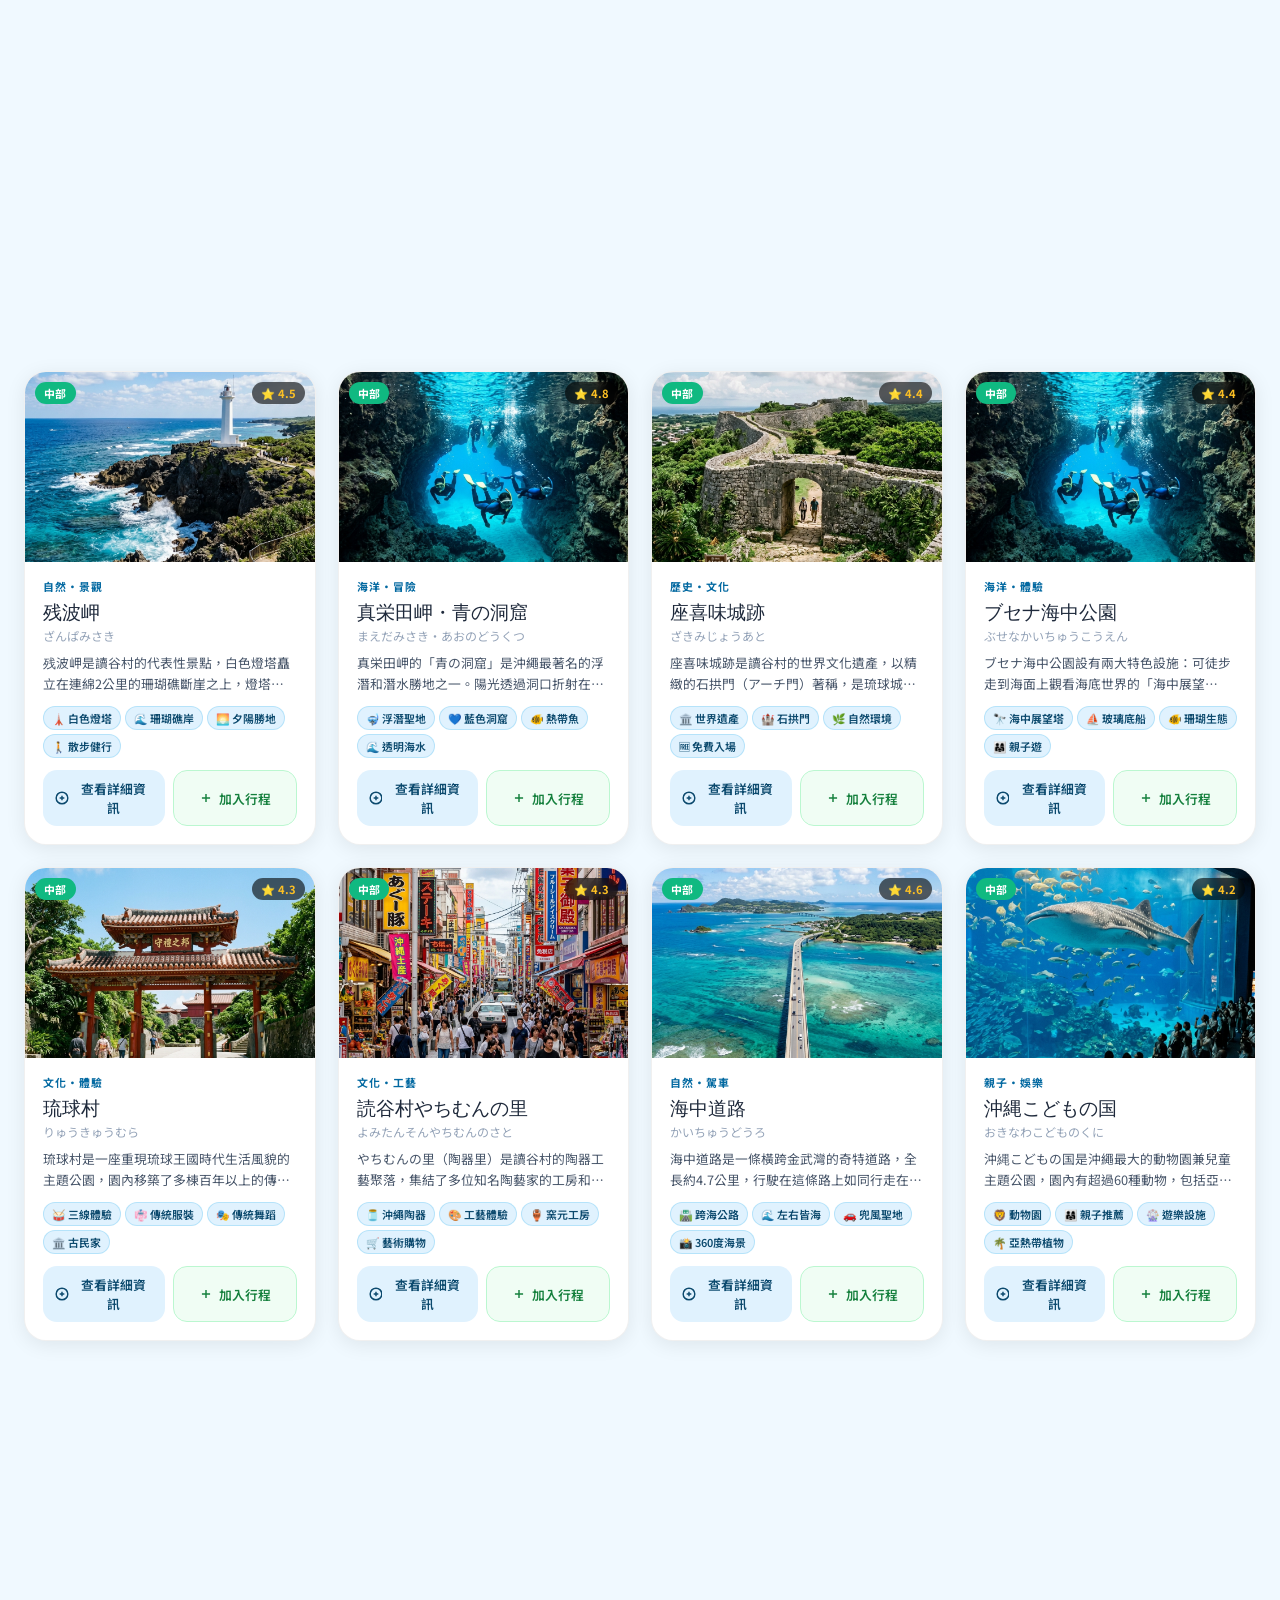
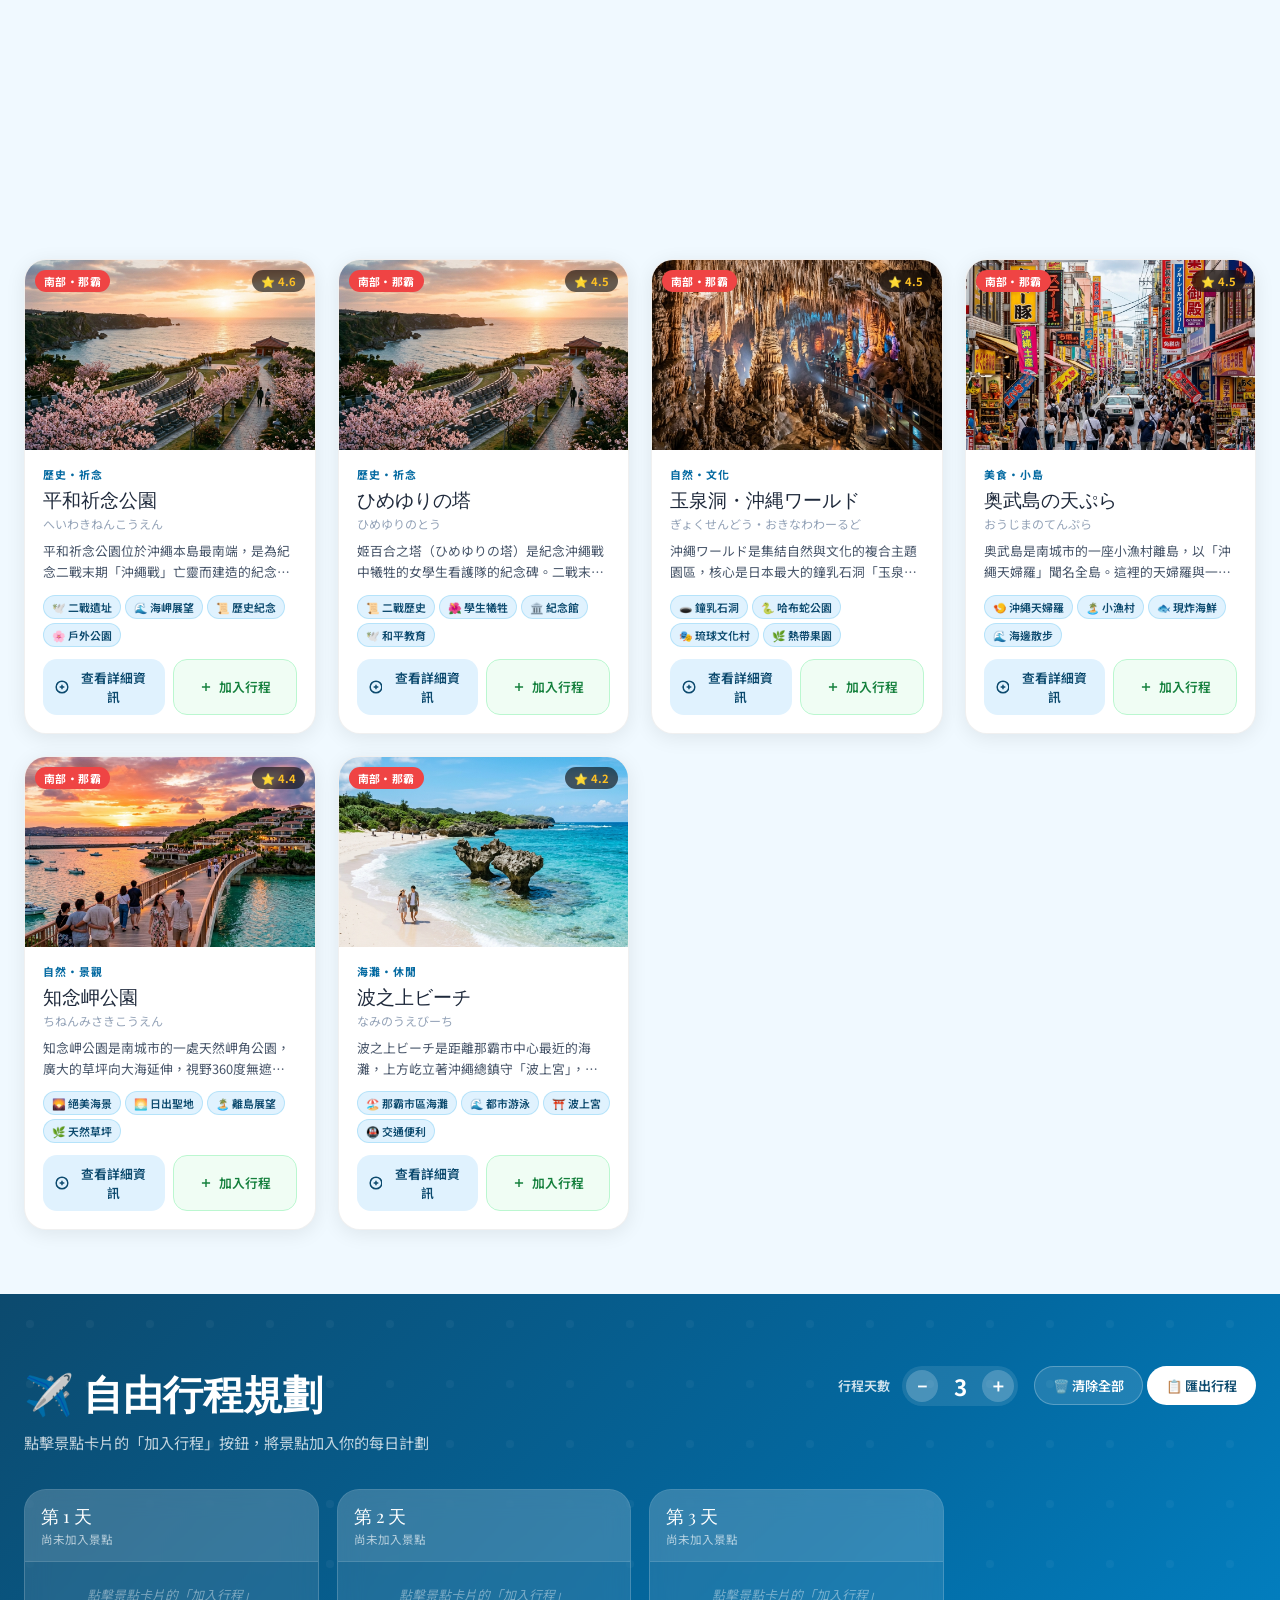
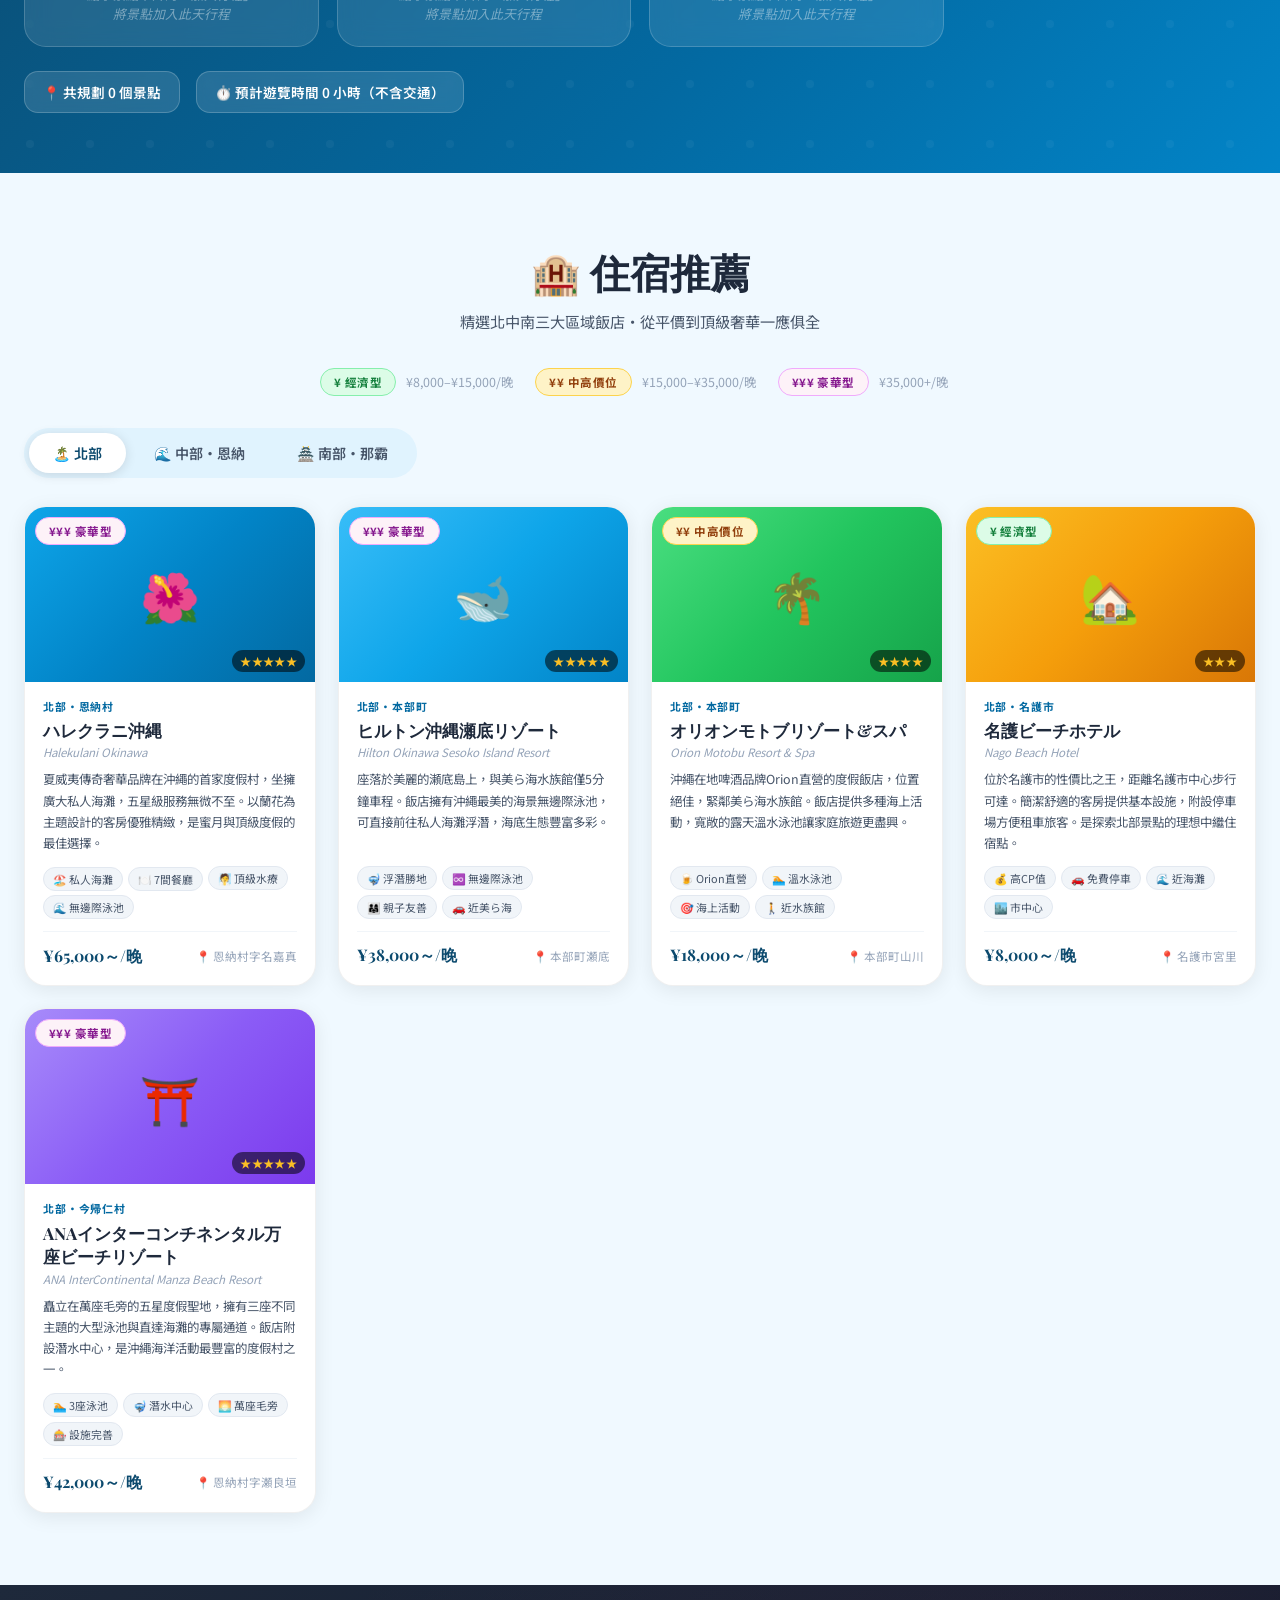
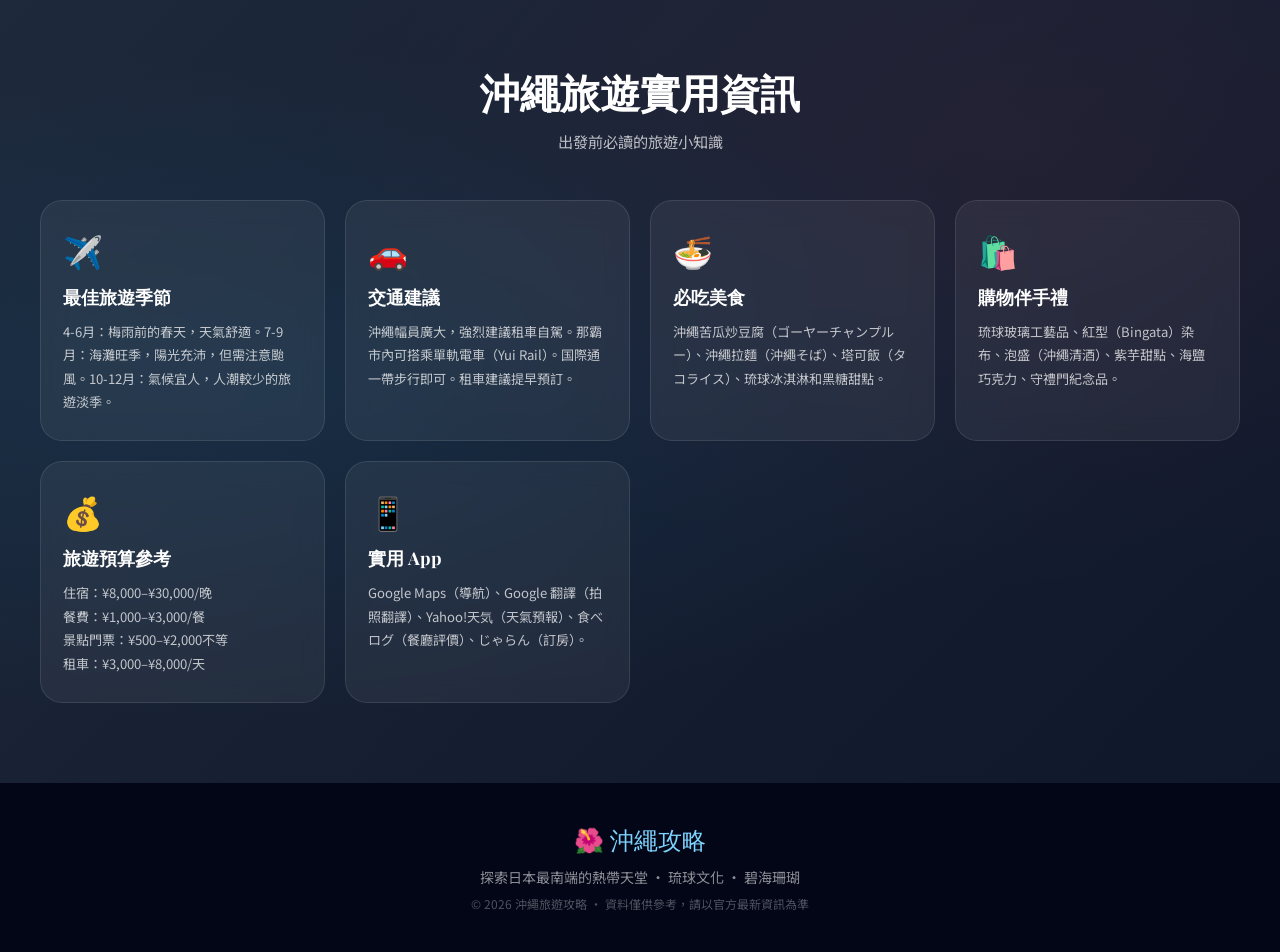
==== commit 2dd74b95: "feat: add Hyatt Regency Seragaki Island to Central hotels" ====
--- a/index.html
+++ b/index.html
@@ -716,10 +716,35 @@
             </div>
           </div>
 
+          <div class="hotel-card">
+            <div class="hotel-image-wrap">
+              <div class="hotel-img-placeholder central-bg-hyatt"><span>🌊</span></div>
+              <div class="price-badge luxury hotel-price-badge">¥¥¥ 豪華型</div>
+              <div class="hotel-stars">★★★★★</div>
+            </div>
+            <div class="hotel-body">
+              <div class="hotel-region-tag">中部・恩納村</div>
+              <h3 class="hotel-name">ハイアット リージェンシー 瀬良垣アイランド 沖縄</h3>
+              <div class="hotel-name-en">Hyatt Regency Seragaki Island Okinawa</div>
+              <p class="hotel-desc">坐落於恩納村外海的私人小島，以獨立步橋與陸地相連，是沖繩最具離島度假感的頂級酒店。天然珊瑚礁海灘、多層次無邊際泳池和精緻日式Ryusei SPA讓旅客沉浸於夢幻渡假體驗。</p>
+              <div class="hotel-tags">
+                <span class="htag">🏝️ 私人島嶼</span>
+                <span class="htag">♾️ 多層泳池</span>
+                <span class="htag">🪸 珊瑚礁海灘</span>
+                <span class="htag">🧖 Ryusei SPA</span>
+              </div>
+              <div class="hotel-info-row">
+                <div class="hotel-price">¥58,000～/晚</div>
+                <div class="hotel-location">📍 恩納村字瀬良垣</div>
+              </div>
+            </div>
+          </div>
+
         </div>
       </div>
 
       <!-- SOUTH HOTELS -->
+
       <div class="hotel-panel" id="hpanel-south" role="tabpanel" style="display:none;">
         <div class="hotels-grid">
 
--- a/style.css
+++ b/style.css
@@ -566,6 +566,7 @@
 .central-bg3 { background: linear-gradient(135deg, #f97316, #ea580c, #c2410c); }
 .central-bg4 { background: linear-gradient(135deg, #34d399, #10b981, #059669); }
 .central-bg5 { background: linear-gradient(135deg, #94a3b8, #64748b, #475569); }
+.central-bg-hyatt { background: linear-gradient(135deg, #1e3a5f, #1d4ed8, #0ea5e9); }
 
 .south-bg  { background: linear-gradient(135deg, #ef4444, #dc2626, #b91c1c); }
 .south-bg2 { background: linear-gradient(135deg, #f59e0b, #d97706, #b45309); }
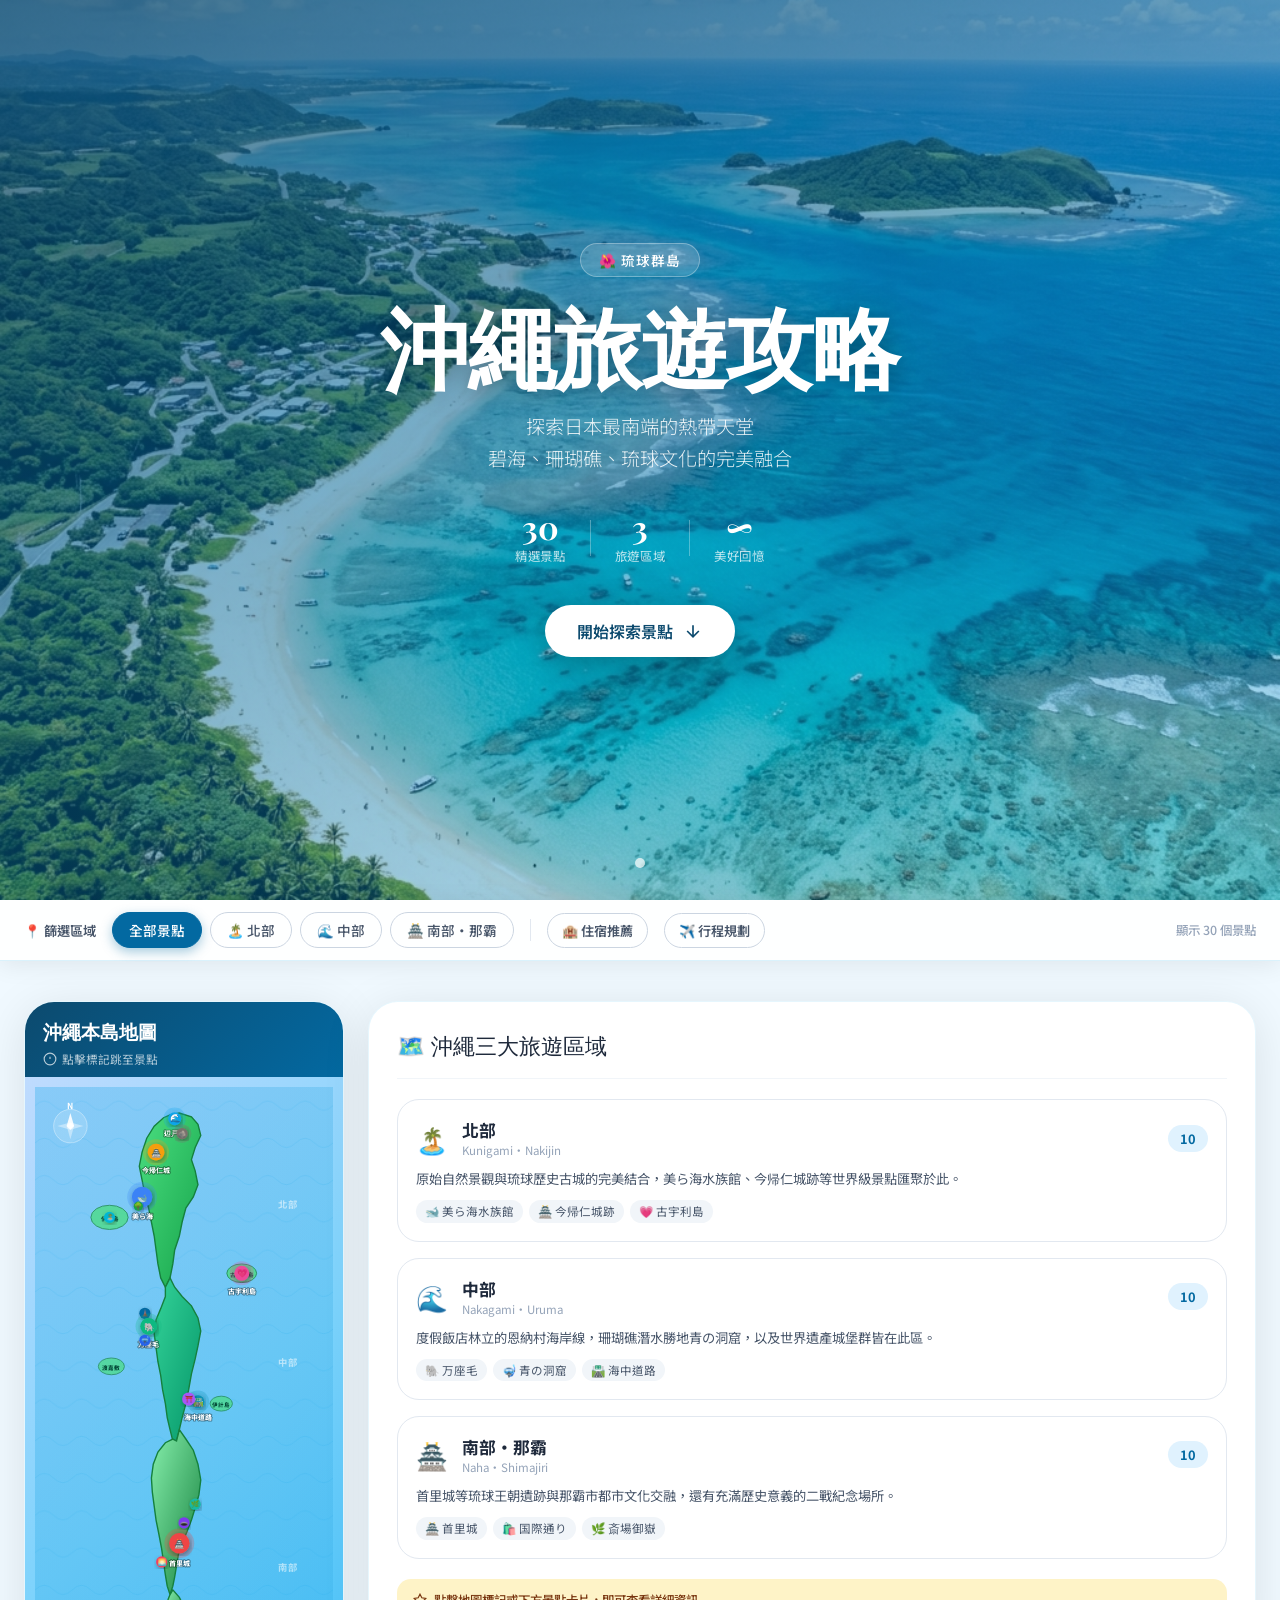
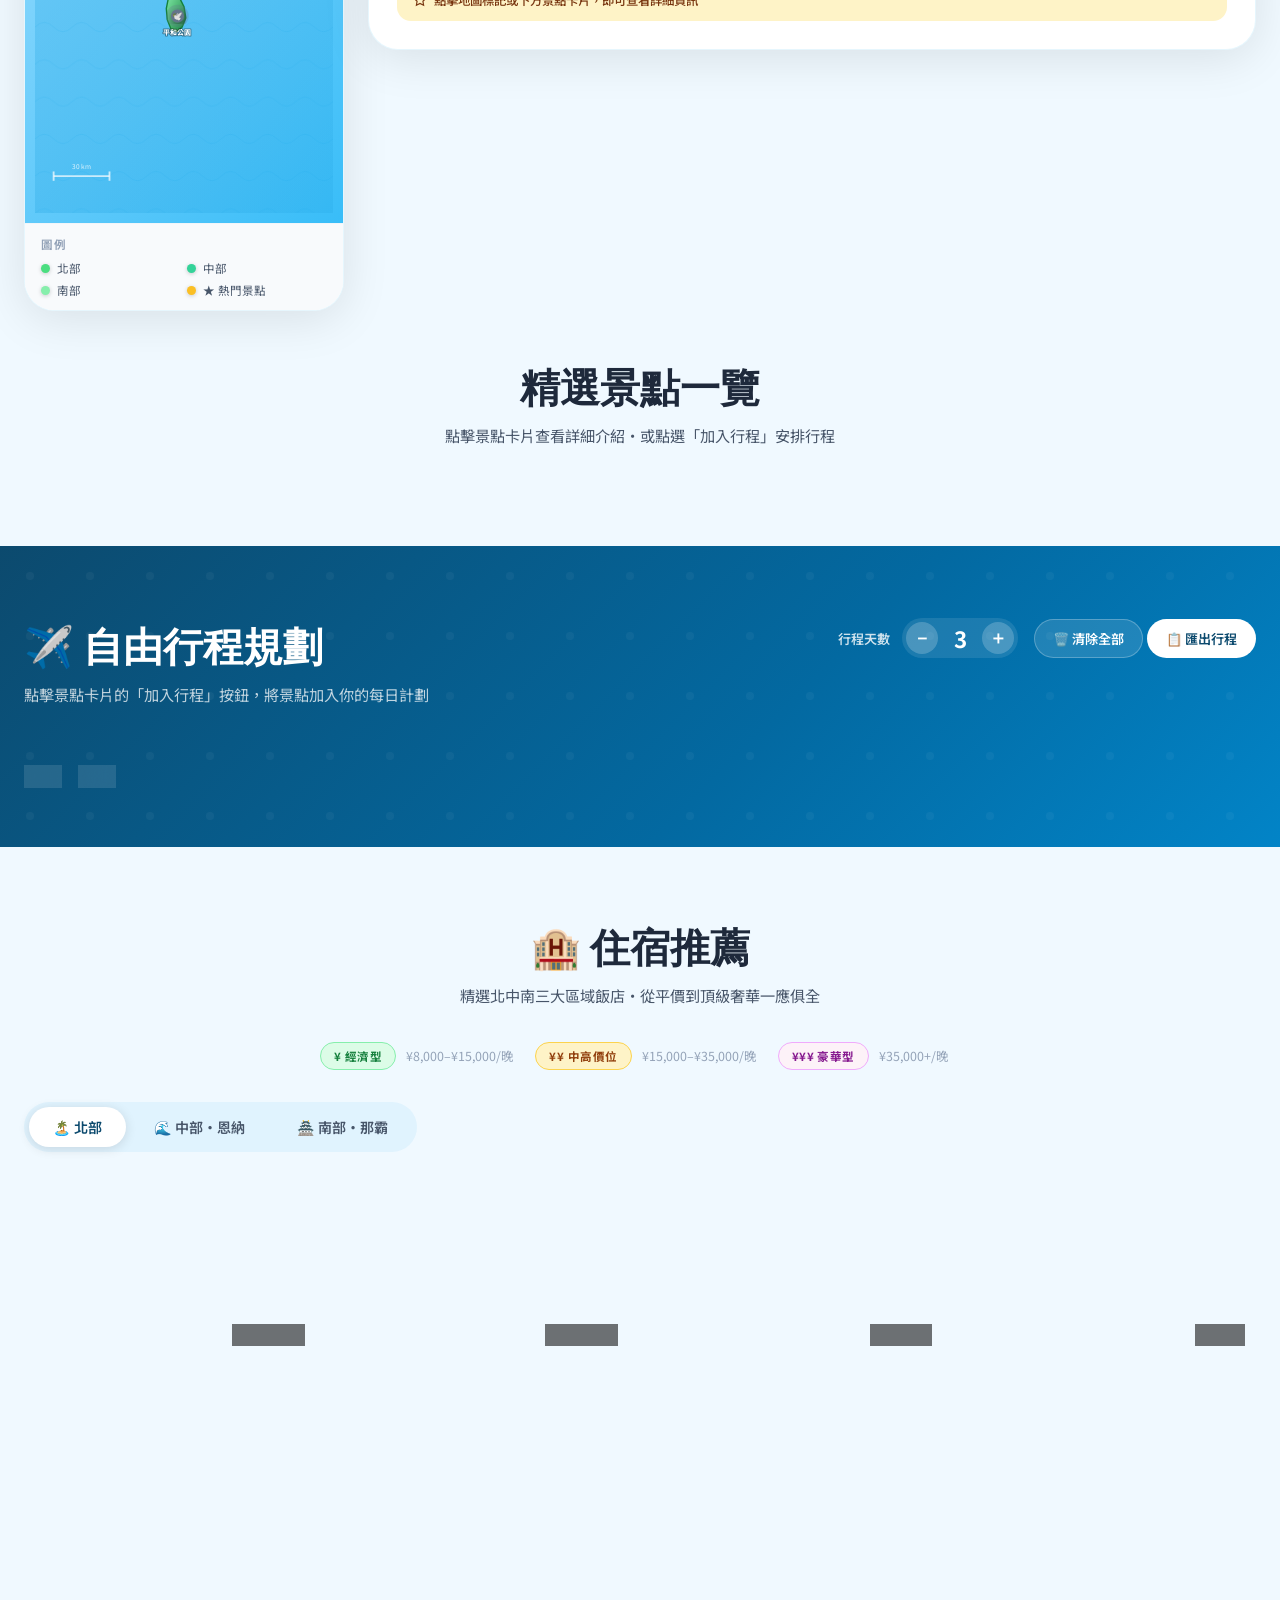
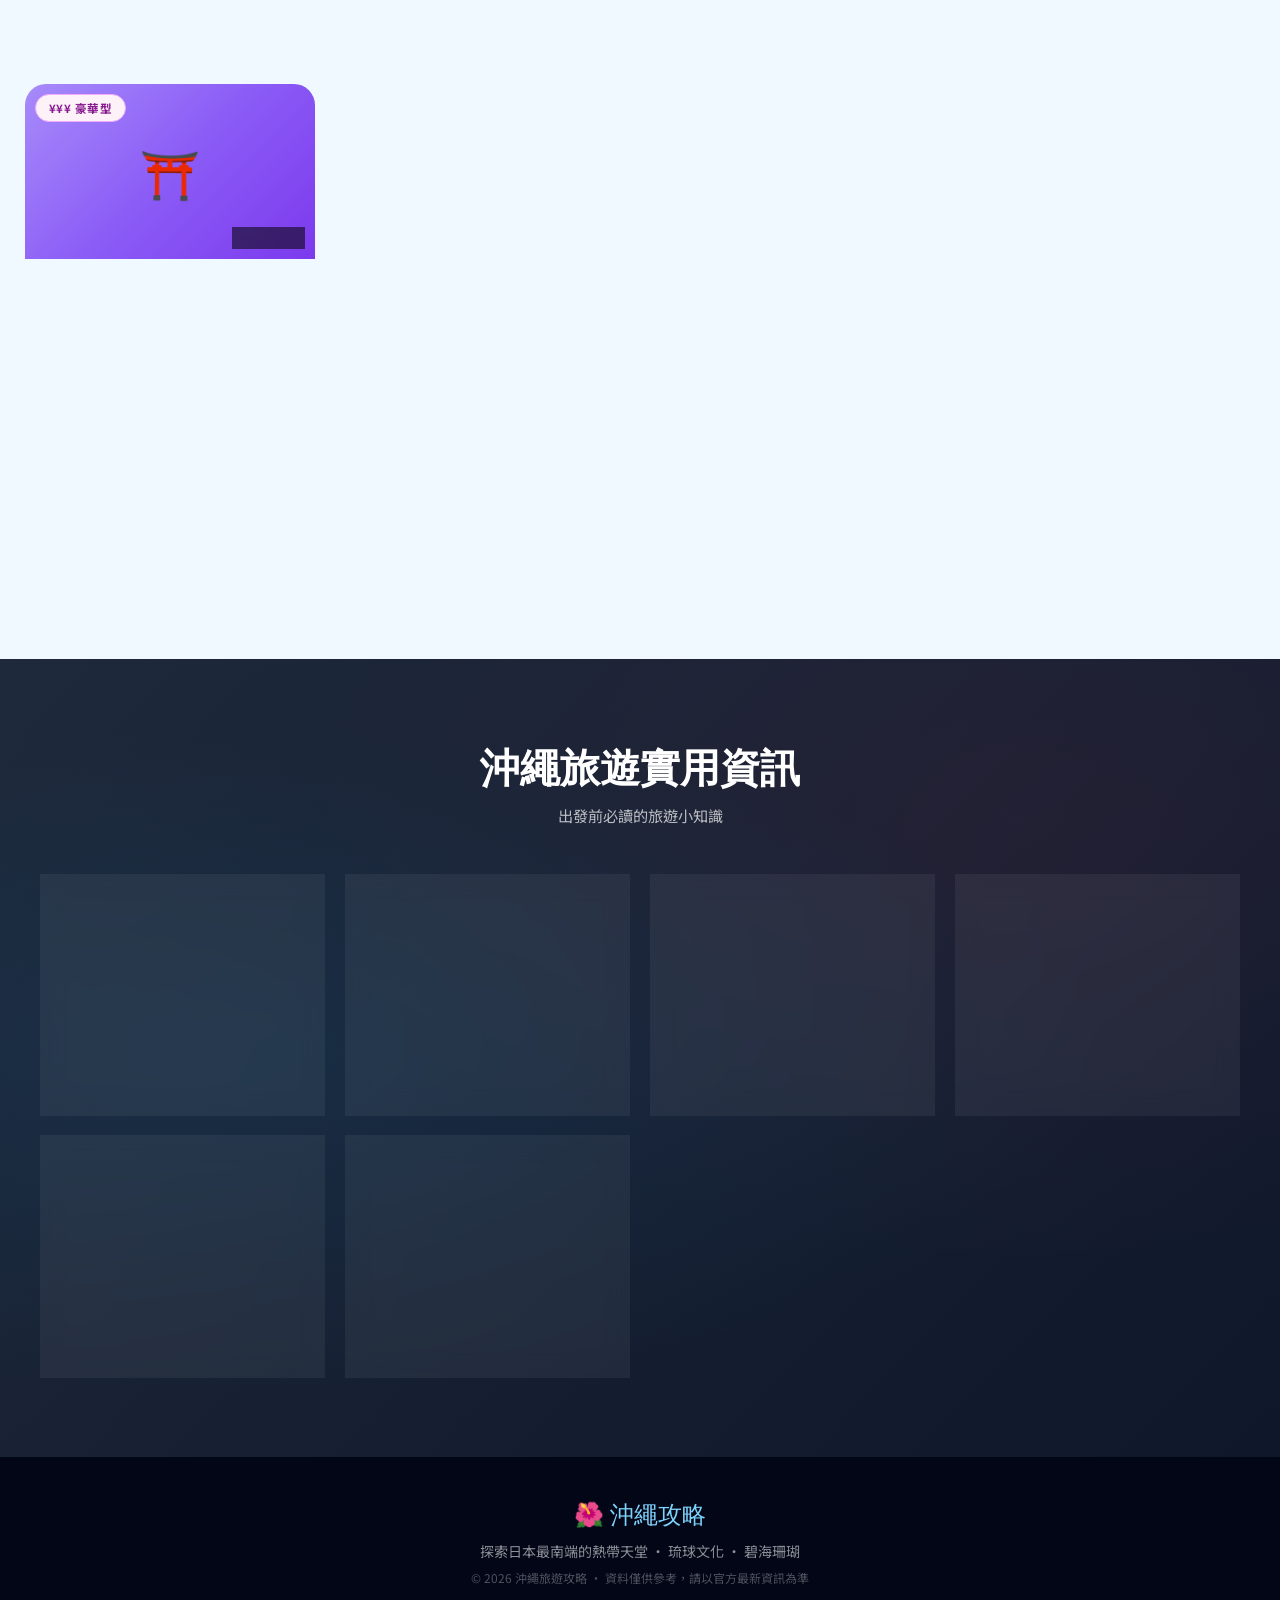
==== commit 8544a6aa: "feat: integrate hotels into itinerary and add quick navigation" ====
--- a/index.html
+++ b/index.html
@@ -44,6 +44,9 @@
         <button class="filter-btn" data-filter="central" id="filter-central">🌊 中部</button>
         <button class="filter-btn" data-filter="south" id="filter-south">🏯 南部・那霸</button>
       </div>
+      <div class="filter-bar-sep"></div>
+      <a href="#hotels-section" class="filter-nav-link" id="filter-hotels-link">🏨 住宿推薦</a>
+      <a href="#itinerary-section" class="filter-nav-link" id="filter-itin-link">✈️ 行程規劃</a>
       <div class="filter-count" id="filter-count">顯示 30 個景點</div>
     </div>
   </nav>
@@ -469,7 +472,7 @@
       <div class="hotel-panel active" id="hpanel-north" role="tabpanel">
         <div class="hotels-grid">
 
-          <div class="hotel-card">
+          <div class="hotel-card" data-hotel-id="halekulani" data-hotel-name="ハレクラニ沖縄" data-hotel-emoji="🌺" data-hotel-region="北部・恩納村" data-hotel-price="¥65,000" data-hotel-stars="★★★★★">
             <div class="hotel-image-wrap">
               <div class="hotel-img-placeholder north-bg"><span>🌺</span></div>
               <div class="price-badge luxury hotel-price-badge">¥¥¥ 豪華型</div>
@@ -493,7 +496,7 @@
             </div>
           </div>
 
-          <div class="hotel-card">
+          <div class="hotel-card" data-hotel-id="hilton_sesoko" data-hotel-name="ヒルトン沖縄瀬底リゾート" data-hotel-emoji="🐋" data-hotel-region="北部・本部町" data-hotel-price="¥38,000" data-hotel-stars="★★★★★">
             <div class="hotel-image-wrap">
               <div class="hotel-img-placeholder north-bg2"><span>🐋</span></div>
               <div class="price-badge luxury hotel-price-badge">¥¥¥ 豪華型</div>
@@ -517,7 +520,7 @@
             </div>
           </div>
 
-          <div class="hotel-card">
+          <div class="hotel-card" data-hotel-id="orion_motobu" data-hotel-name="オリオンモトブリゾート&スパ" data-hotel-emoji="🌴" data-hotel-region="北部・本部町" data-hotel-price="¥18,000" data-hotel-stars="★★★★">
             <div class="hotel-image-wrap">
               <div class="hotel-img-placeholder north-bg3"><span>🌴</span></div>
               <div class="price-badge mid hotel-price-badge">¥¥ 中高價位</div>
@@ -541,7 +544,7 @@
             </div>
           </div>
 
-          <div class="hotel-card">
+          <div class="hotel-card" data-hotel-id="nago_beach" data-hotel-name="名護ビーチホテル" data-hotel-emoji="🏡" data-hotel-region="北部・名護市" data-hotel-price="¥8,000" data-hotel-stars="★★★">
             <div class="hotel-image-wrap">
               <div class="hotel-img-placeholder north-bg4"><span>🏡</span></div>
               <div class="price-badge budget hotel-price-badge">¥ 經濟型</div>
@@ -565,7 +568,7 @@
             </div>
           </div>
 
-          <div class="hotel-card">
+          <div class="hotel-card" data-hotel-id="ana_manza" data-hotel-name="ANAインターコンチネンタル万座ビーチリゾート" data-hotel-emoji="⛩️" data-hotel-region="北部・今帰仁村" data-hotel-price="¥42,000" data-hotel-stars="★★★★★">
             <div class="hotel-image-wrap">
               <div class="hotel-img-placeholder north-bg5"><span>⛩️</span></div>
               <div class="price-badge luxury hotel-price-badge">¥¥¥ 豪華型</div>
@@ -596,7 +599,7 @@
       <div class="hotel-panel" id="hpanel-central" role="tabpanel" style="display:none;">
         <div class="hotels-grid">
 
-          <div class="hotel-card">
+          <div class="hotel-card" data-hotel-id="busena" data-hotel-name="ザ・ブセナテラス" data-hotel-emoji="🌊" data-hotel-region="中部・名護市" data-hotel-price="¥55,000" data-hotel-stars="★★★★★">
             <div class="hotel-image-wrap">
               <div class="hotel-img-placeholder central-bg"><span>🌊</span></div>
               <div class="price-badge luxury hotel-price-badge">¥¥¥ 豪華型</div>
@@ -620,7 +623,7 @@
             </div>
           </div>
 
-          <div class="hotel-card">
+          <div class="hotel-card" data-hotel-id="renaissance" data-hotel-name="ルネッサンスリゾートオキナワ" data-hotel-emoji="🌺" data-hotel-region="中部・恩納村" data-hotel-price="¥40,000" data-hotel-stars="★★★★★">
             <div class="hotel-image-wrap">
               <div class="hotel-img-placeholder central-bg2"><span>🌺</span></div>
               <div class="price-badge luxury hotel-price-badge">¥¥¥ 豪華型</div>
@@ -644,7 +647,7 @@
             </div>
           </div>
 
-          <div class="hotel-card">
+          <div class="hotel-card" data-hotel-id="zanpa_royal" data-hotel-name="沖縄残波岬ロイヤルホテル" data-hotel-emoji="🏰" data-hotel-region="中部・恩納村" data-hotel-price="¥22,000" data-hotel-stars="★★★★">
             <div class="hotel-image-wrap">
               <div class="hotel-img-placeholder central-bg3"><span>🏰</span></div>
               <div class="price-badge mid hotel-price-badge">¥¥ 中高價位</div>
@@ -668,7 +671,7 @@
             </div>
           </div>
 
-          <div class="hotel-card">
+          <div class="hotel-card" data-hotel-id="em_wellness" data-hotel-name="EMウェルネスリゾートコスタビスタ沖縄" data-hotel-emoji="🌿" data-hotel-region="中部・うるま市" data-hotel-price="¥18,000" data-hotel-stars="★★★★">
             <div class="hotel-image-wrap">
               <div class="hotel-img-placeholder central-bg4"><span>🌿</span></div>
               <div class="price-badge mid hotel-price-badge">¥¥ 中高價位</div>
@@ -692,7 +695,7 @@
             </div>
           </div>
 
-          <div class="hotel-card">
+          <div class="hotel-card" data-hotel-id="koza_gh" data-hotel-name="コザゲストハウス ミーカガン" data-hotel-emoji="🏙️" data-hotel-region="中部・沖縄市" data-hotel-price="¥4,000" data-hotel-stars="★★★">
             <div class="hotel-image-wrap">
               <div class="hotel-img-placeholder central-bg5"><span>🏙️</span></div>
               <div class="price-badge budget hotel-price-badge">¥ 經濟型</div>
@@ -716,7 +719,7 @@
             </div>
           </div>
 
-          <div class="hotel-card">
+          <div class="hotel-card" data-hotel-id="hyatt_seragaki" data-hotel-name="ハイアット リージェンシー 瀬良垣アイランド 沖縄" data-hotel-emoji="🌊" data-hotel-region="中部・恩納村" data-hotel-price="¥58,000" data-hotel-stars="★★★★★">
             <div class="hotel-image-wrap">
               <div class="hotel-img-placeholder central-bg-hyatt"><span>🌊</span></div>
               <div class="price-badge luxury hotel-price-badge">¥¥¥ 豪華型</div>
@@ -748,7 +751,7 @@
       <div class="hotel-panel" id="hpanel-south" role="tabpanel" style="display:none;">
         <div class="hotels-grid">
 
-          <div class="hotel-card">
+          <div class="hotel-card" data-hotel-id="dt_hilton_shuri" data-hotel-name="ダブルツリーbyヒルトン那覇首里城" data-hotel-emoji="🏯" data-hotel-region="南部・那霸市" data-hotel-price="¥28,000" data-hotel-stars="★★★★★">
             <div class="hotel-image-wrap">
               <div class="hotel-img-placeholder south-bg"><span>🏯</span></div>
               <div class="price-badge luxury hotel-price-badge">¥¥¥ 豪華型</div>
@@ -772,7 +775,7 @@
             </div>
           </div>
 
-          <div class="hotel-card">
+          <div class="hotel-card" data-hotel-id="senagajima" data-hotel-name="沖縄瀬長島ホテル" data-hotel-emoji="✈️" data-hotel-region="南部・豊見城市" data-hotel-price="¥32,000" data-hotel-stars="★★★★★">
             <div class="hotel-image-wrap">
               <div class="hotel-img-placeholder south-bg2"><span>✈️</span></div>
               <div class="price-badge luxury hotel-price-badge">¥¥¥ 豪華型</div>
@@ -796,7 +799,7 @@
             </div>
           </div>
 
-          <div class="hotel-card">
+          <div class="hotel-card" data-hotel-id="jal_city" data-hotel-name="ホテルJALシティ那覇" data-hotel-emoji="🛍️" data-hotel-region="南部・那霸市" data-hotel-price="¥16,000" data-hotel-stars="★★★★">
             <div class="hotel-image-wrap">
               <div class="hotel-img-placeholder south-bg3"><span>🛍️</span></div>
               <div class="price-badge mid hotel-price-badge">¥¥ 中高價位</div>
@@ -820,7 +823,7 @@
             </div>
           </div>
 
-          <div class="hotel-card">
+          <div class="hotel-card" data-hotel-id="oriental" data-hotel-name="オリエンタルホテル沖縄リゾート&スパ" data-hotel-emoji="🌿" data-hotel-region="南部・南城市" data-hotel-price="¥25,000" data-hotel-stars="★★★★">
             <div class="hotel-image-wrap">
               <div class="hotel-img-placeholder south-bg4"><span>🌿</span></div>
               <div class="price-badge mid hotel-price-badge">¥¥ 中高價位</div>
@@ -844,7 +847,7 @@
             </div>
           </div>
 
-          <div class="hotel-card">
+          <div class="hotel-card" data-hotel-id="locoa" data-hotel-name="ホテルロコアナハ" data-hotel-emoji="🎒" data-hotel-region="南部・那霸市" data-hotel-price="¥9,000" data-hotel-stars="★★★">
             <div class="hotel-image-wrap">
               <div class="hotel-img-placeholder south-bg5"><span>🎒</span></div>
               <div class="price-badge budget hotel-price-badge">¥ 經濟型</div>
--- a/style.css
+++ b/style.css
@@ -112,6 +112,16 @@
 .filter-btn:hover { border-color: var(--ocean-bright); color: var(--ocean-mid); background: var(--ocean-pale); }
 .filter-btn.active { background: var(--ocean-mid); border-color: var(--ocean-mid); color: white; box-shadow: 0 4px 12px rgba(3,105,161,.35); }
 .filter-count { margin-left: auto; font-size: .78rem; color: var(--text-muted); font-weight: 500; }
+.filter-bar-sep { width: 1px; height: 22px; background: #e2e8f0; flex-shrink: 0; }
+.filter-nav-link {
+  display: inline-flex; align-items: center; gap: 5px;
+  padding: 7px 14px; border-radius: var(--radius-full);
+  border: 1.5px solid #cbd5e1; background: transparent;
+  color: var(--text-secondary); font-size: .82rem; font-weight: 600;
+  text-decoration: none; white-space: nowrap;
+  transition: var(--ease-smooth);
+}
+.filter-nav-link:hover { border-color: var(--ocean-bright); color: var(--ocean-mid); background: var(--ocean-pale); }
 
 /* ===== MAP SECTION ===== */
 .map-section { max-width: 1400px; margin: 0 auto; padding: 40px 24px 0; }
@@ -636,3 +646,16 @@
   .itinerary-days { grid-template-columns: 1fr; }
   .card-actions { flex-direction: column; }
 }
+
+/* Hotel itinerary item */
+.hotel-day-item { background: rgba(14,165,233,.2); border: 1px solid rgba(14,165,233,.3); }
+.hotel-day-item .day-item-name { color: #bae6fd; }
+
+/* Hotel Add Button */
+.hotel-add-btn {
+  padding: 6px 12px; font-size: .75rem; 
+  background: #f0fdf4; color: #15803d; border: 1px solid #bbf7d0;
+  border-radius: var(--radius-md); display: flex; align-items: center; gap: 4px;
+  cursor: pointer; transition: var(--ease-smooth); font-weight: 600;
+}
+.hotel-add-btn:hover { background: #15803d; color: white; }
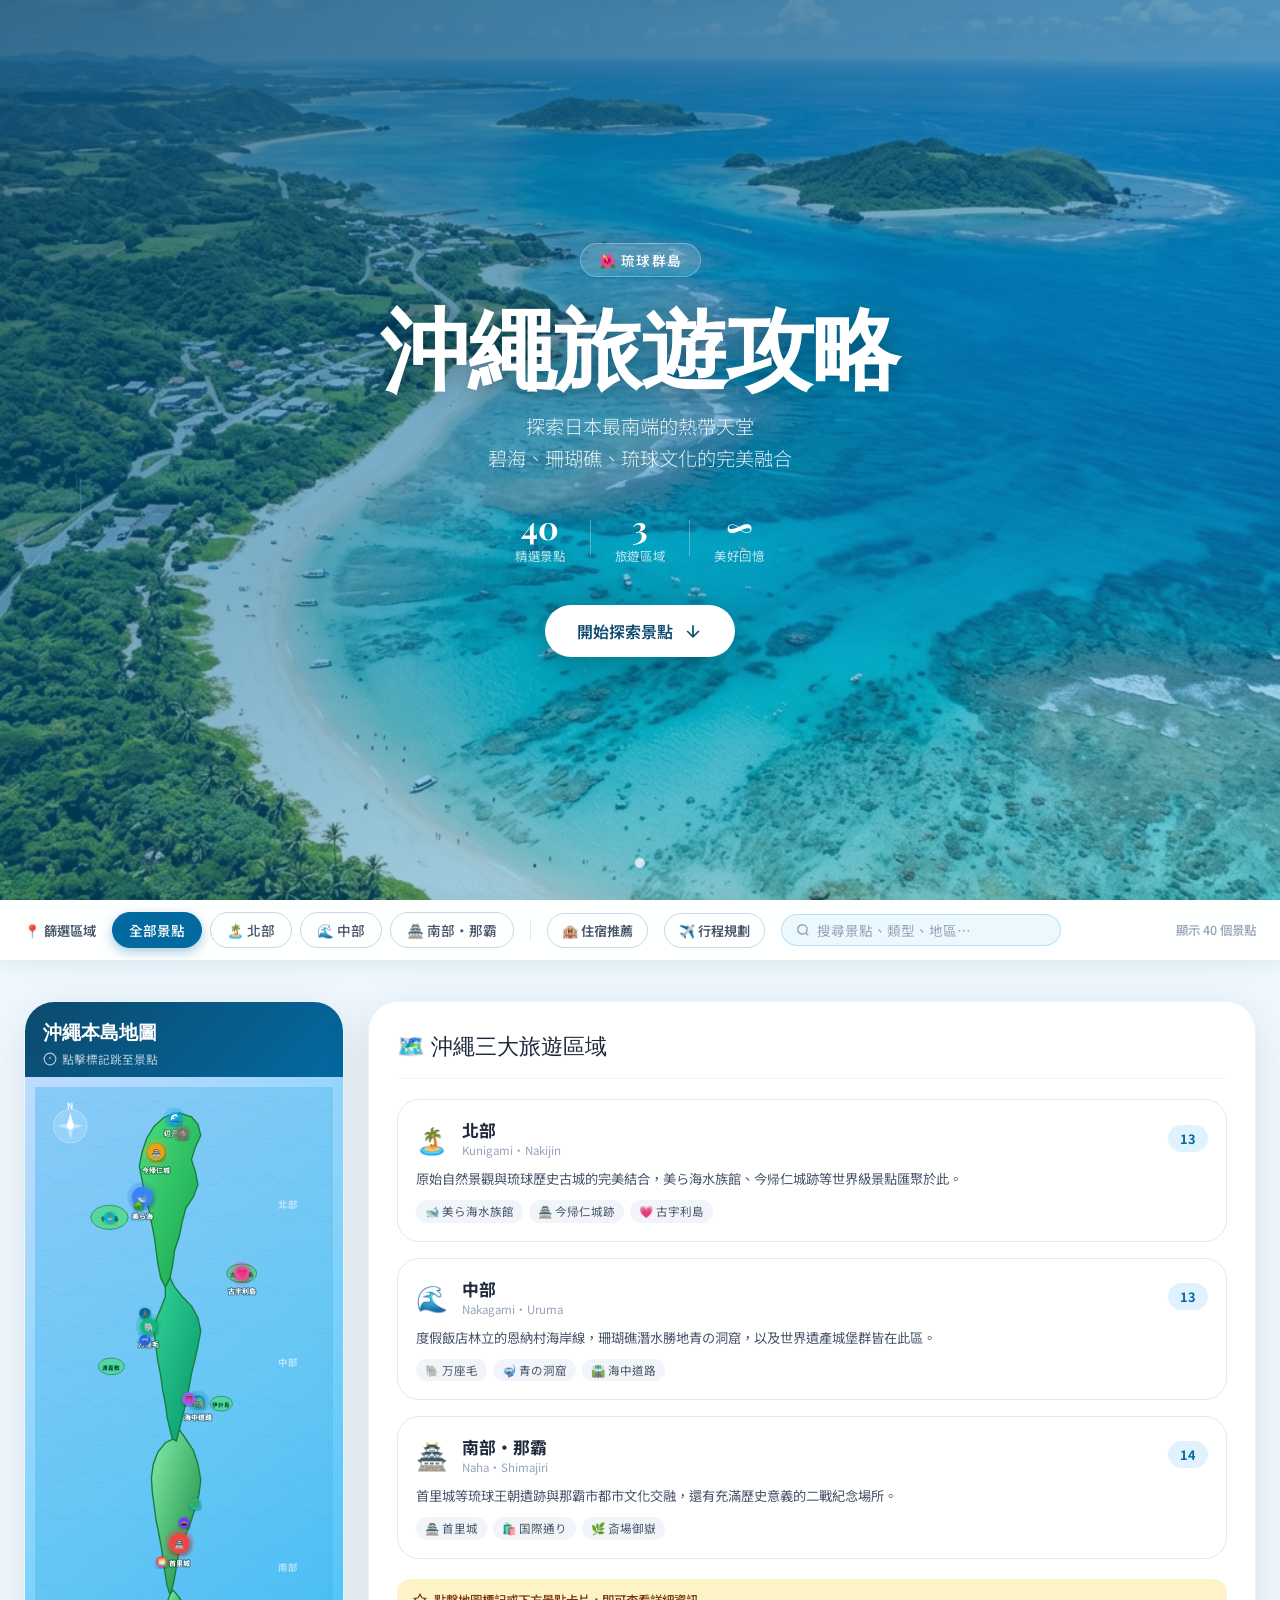
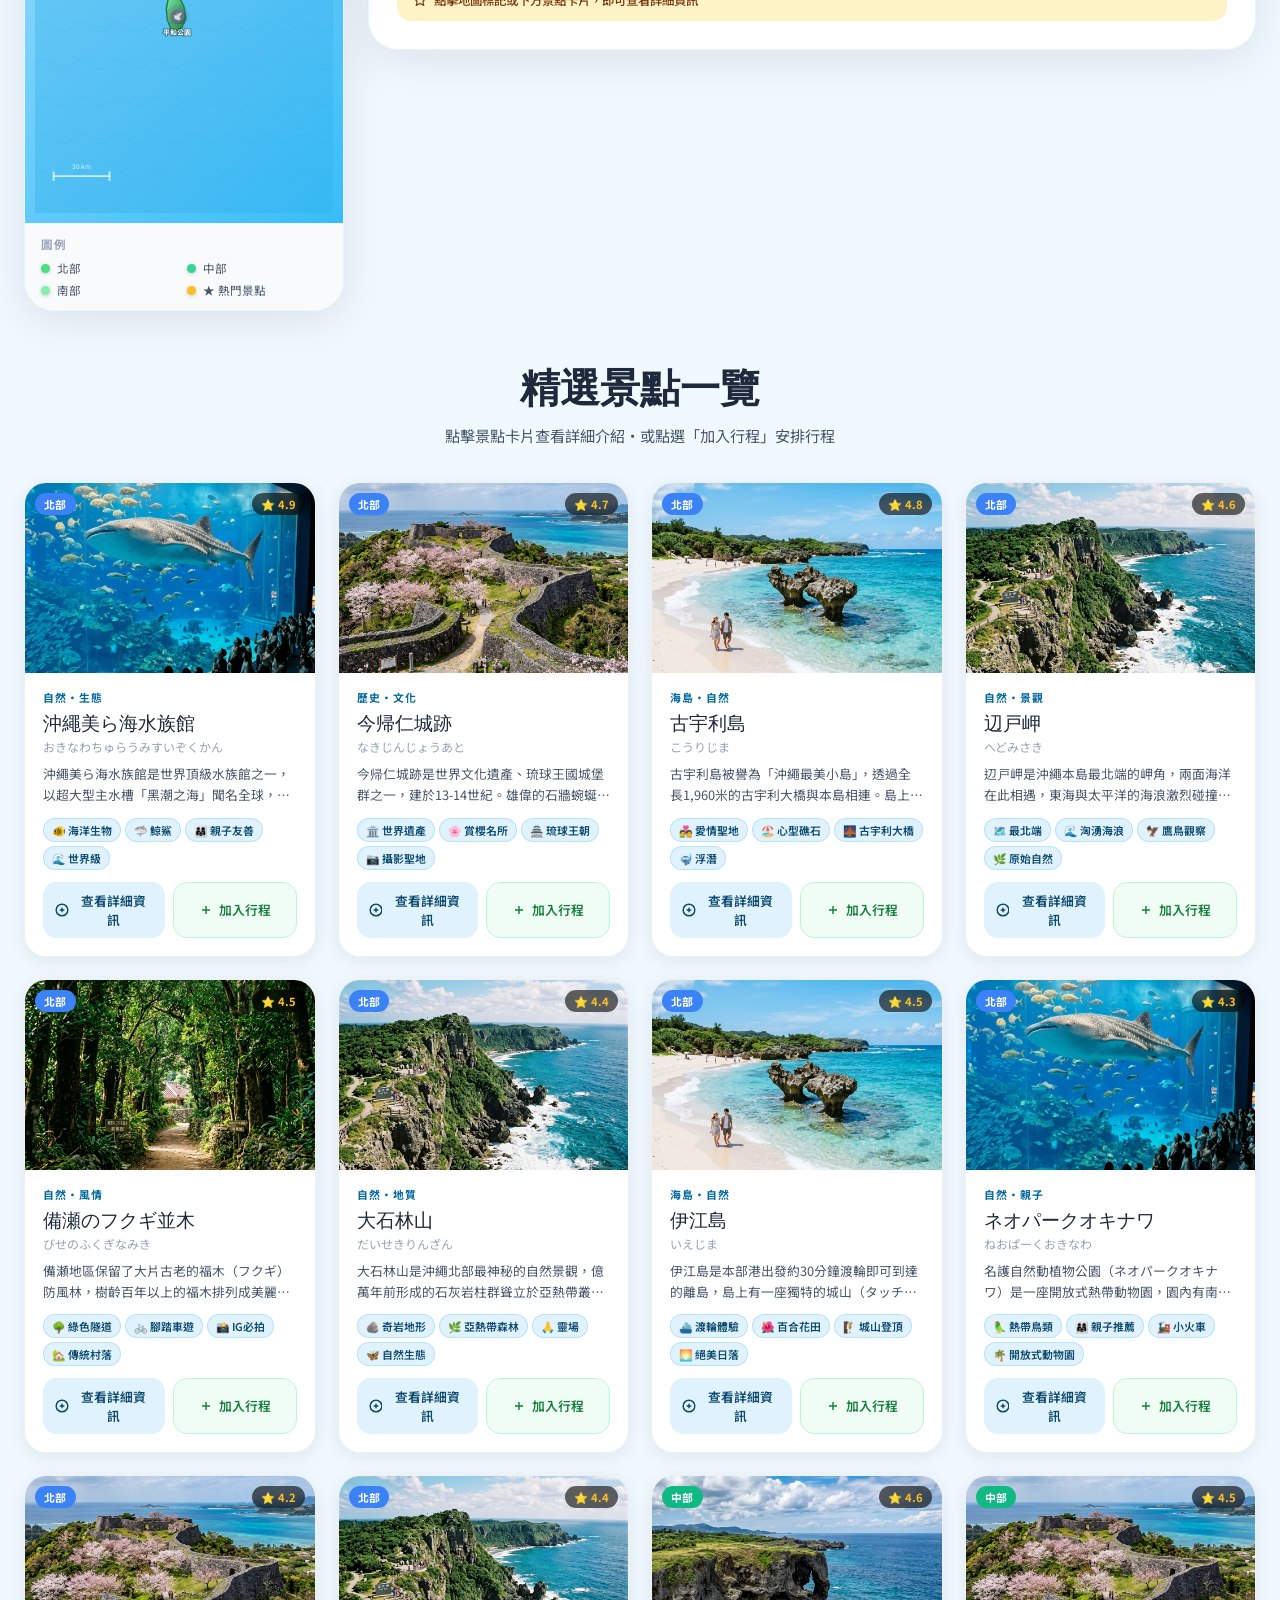
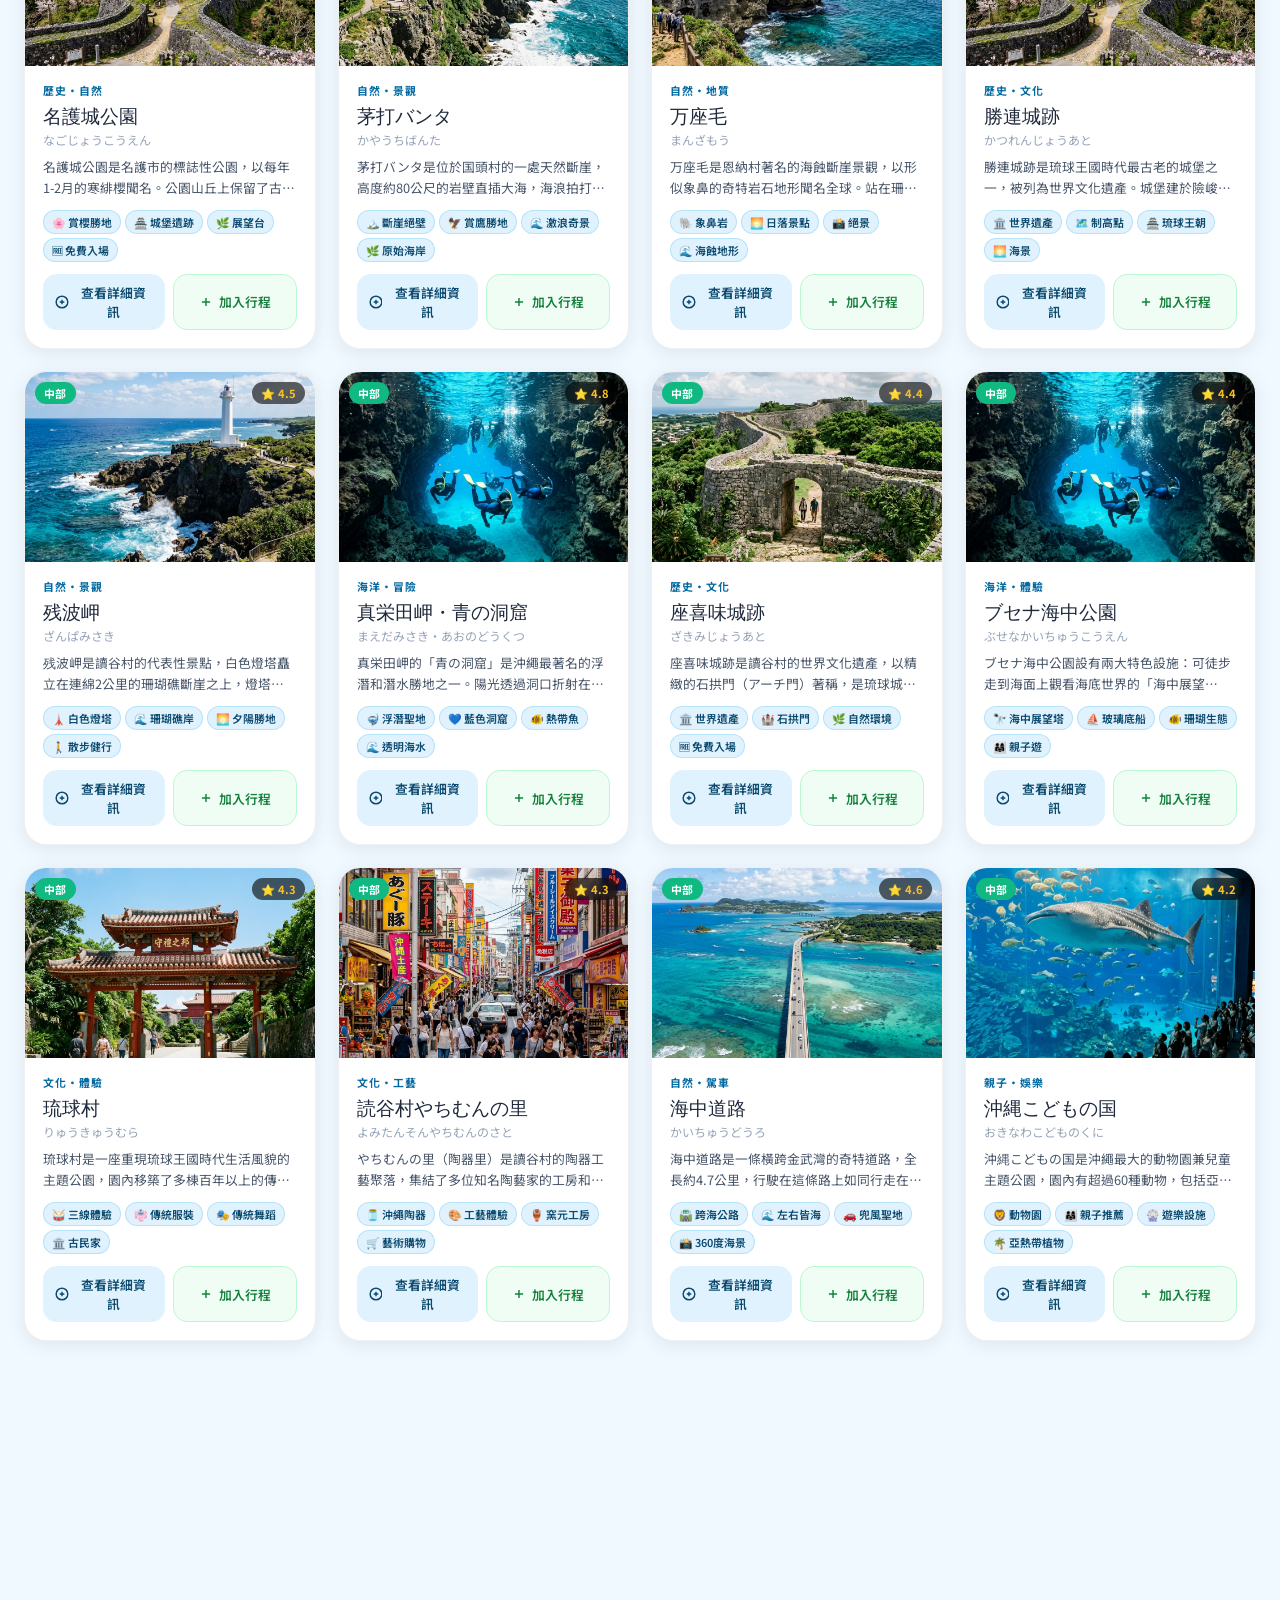
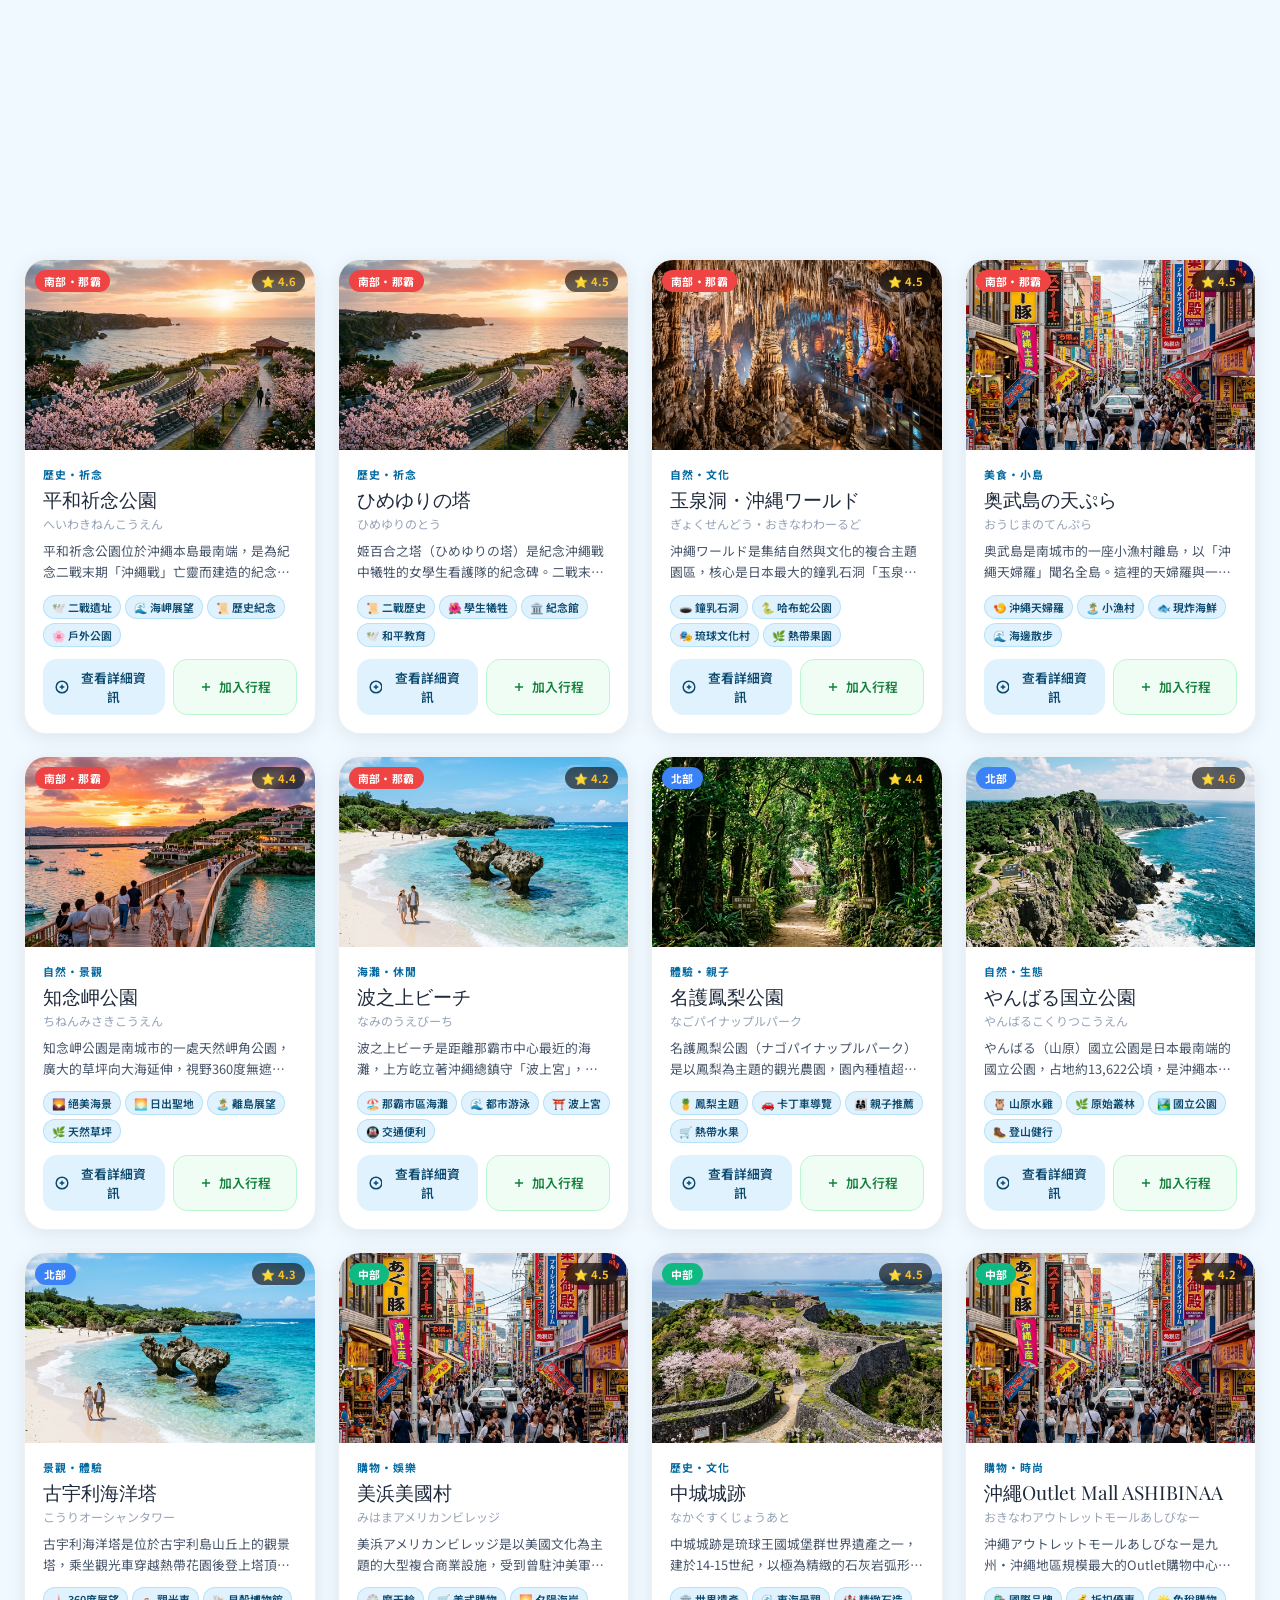
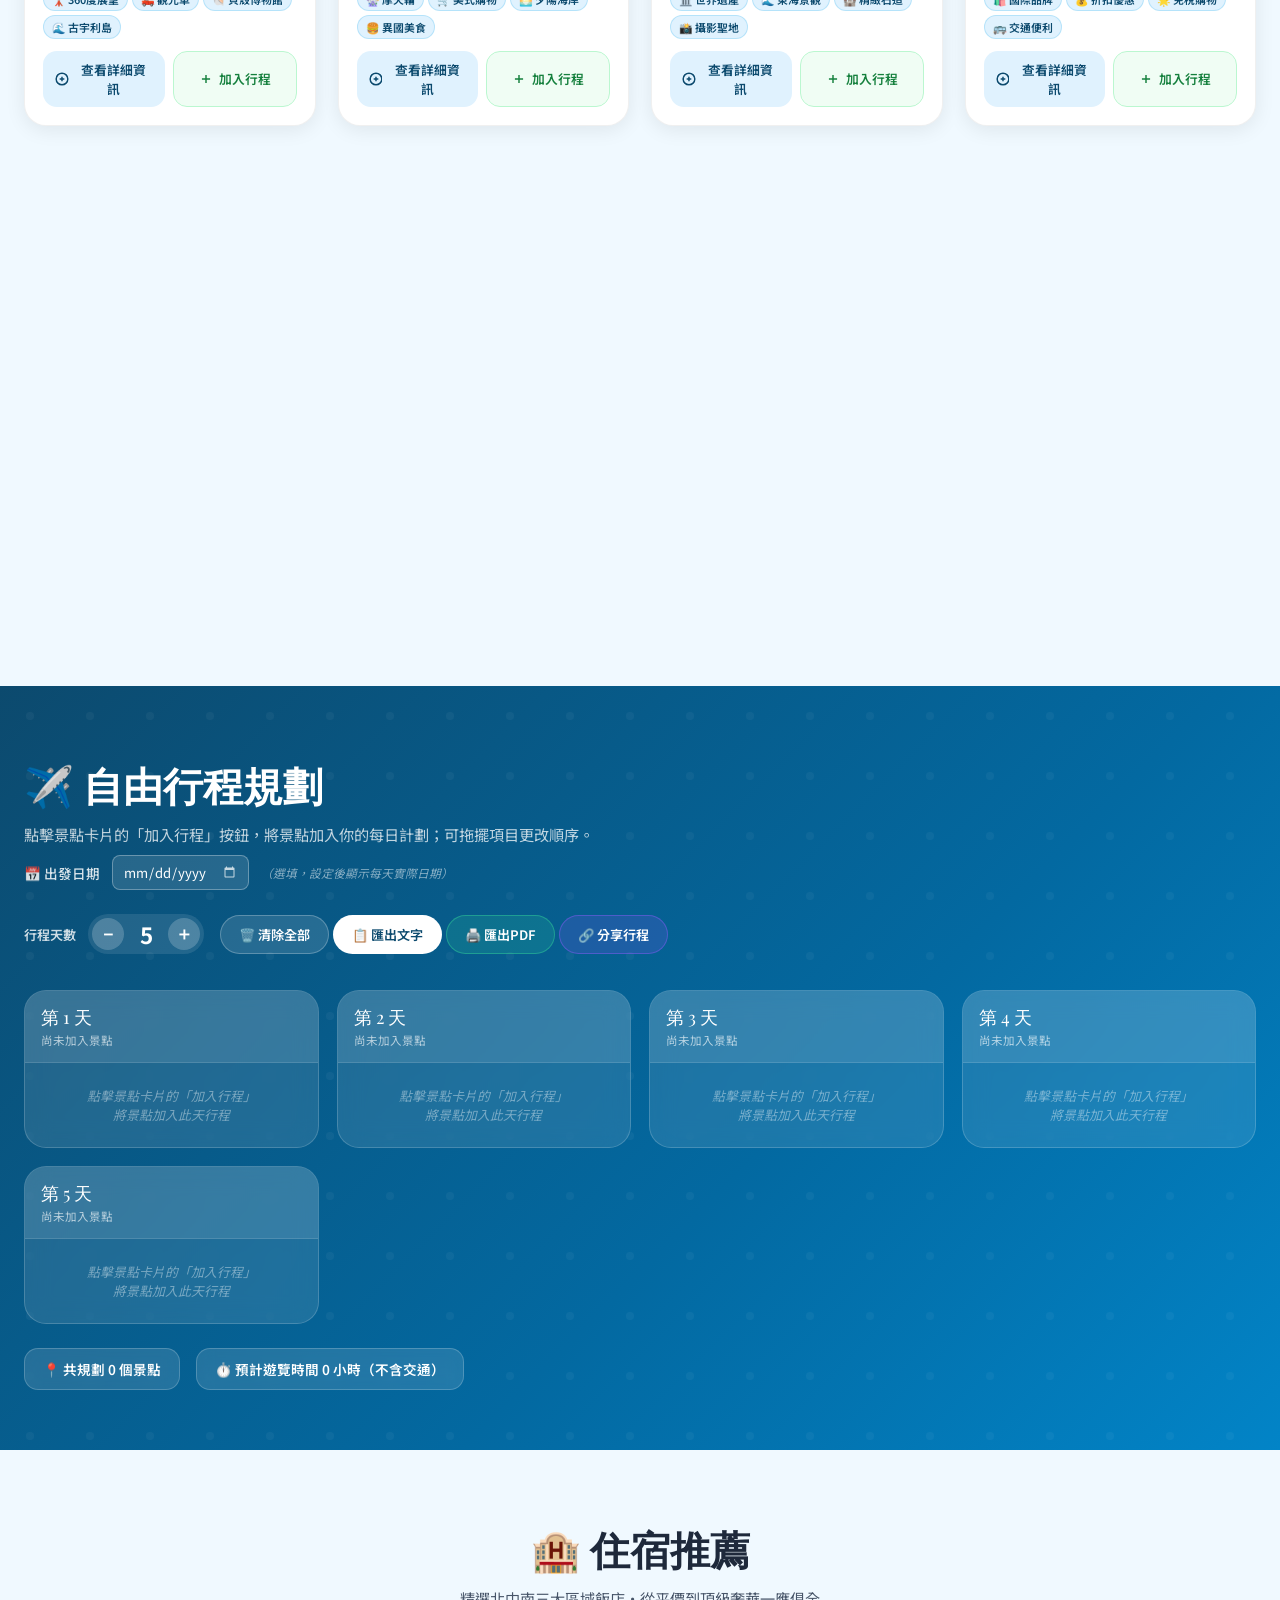
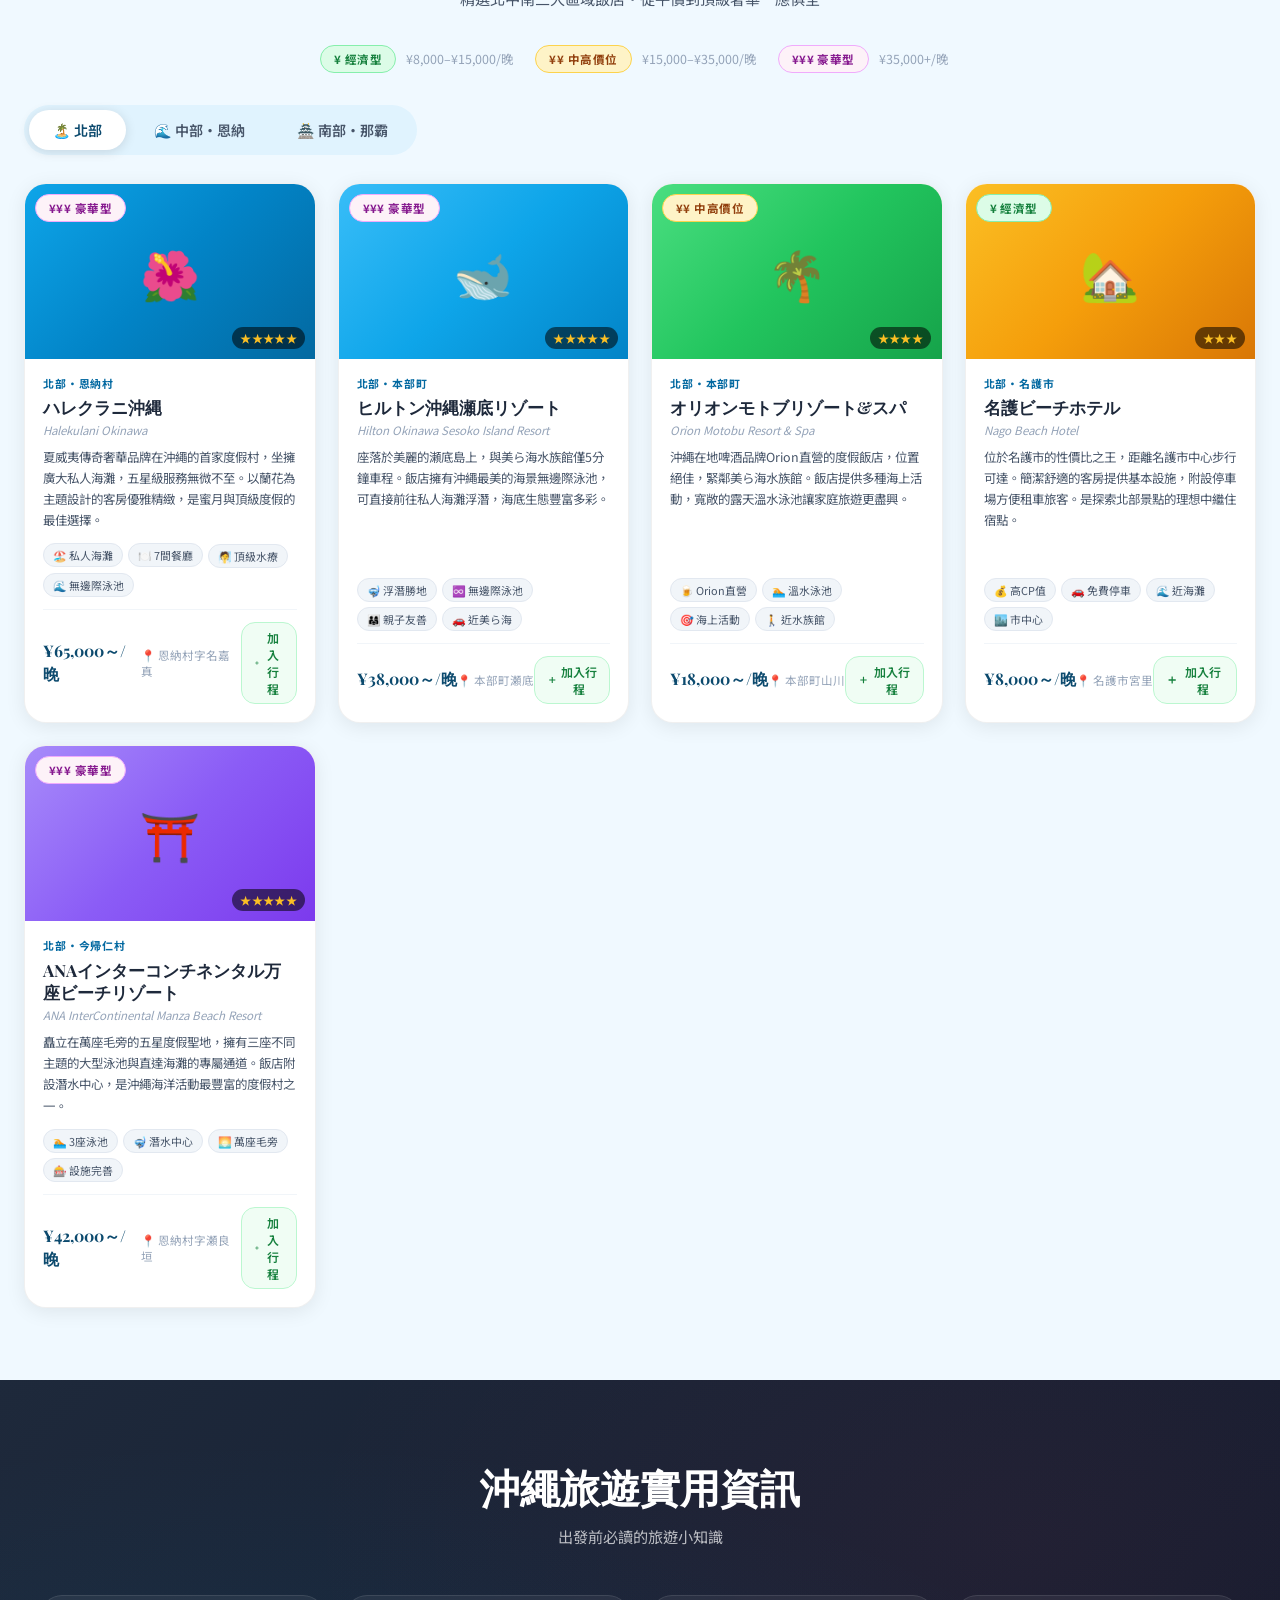
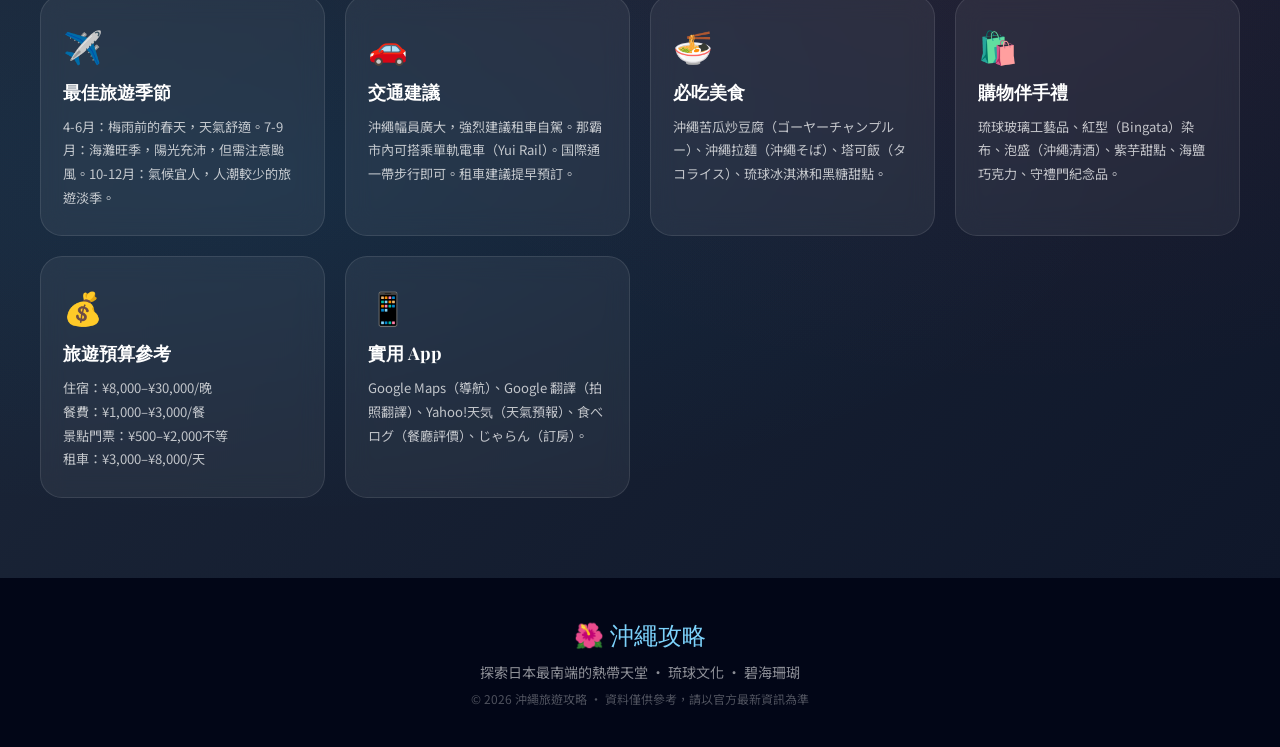
==== commit e5fbbc91: "feat: six optimizations + hotel day picker fix" ====
--- a/index.html
+++ b/index.html
@@ -9,6 +9,12 @@
   <link rel="preconnect" href="https://fonts.gstatic.com" crossorigin />
   <link href="https://fonts.googleapis.com/css2?family=Noto+Sans+TC:wght@300;400;500;600;700&family=Playfair+Display:wght@600;700&display=swap" rel="stylesheet" />
   <link rel="stylesheet" href="style.css" />
+  <!-- PWA -->
+  <link rel="manifest" href="manifest.json" />
+  <meta name="theme-color" content="#0369a1" />
+  <meta name="apple-mobile-web-app-capable" content="yes" />
+  <meta name="apple-mobile-web-app-status-bar-style" content="black-translucent" />
+  <meta name="apple-mobile-web-app-title" content="沖繩攻略" />
 </head>
 <body>
 
@@ -20,7 +26,7 @@
       <h1 class="hero-title">沖繩旅遊攻略</h1>
       <p class="hero-subtitle">探索日本最南端的熱帶天堂<br/>碧海、珊瑚礁、琉球文化的完美融合</p>
       <div class="hero-stats">
-        <div class="stat"><span class="stat-num">30</span><span class="stat-label">精選景點</span></div>
+        <div class="stat"><span class="stat-num">40</span><span class="stat-label">精選景點</span></div>
         <div class="stat-divider"></div>
         <div class="stat"><span class="stat-num">3</span><span class="stat-label">旅遊區域</span></div>
         <div class="stat-divider"></div>
@@ -47,7 +53,11 @@
       <div class="filter-bar-sep"></div>
       <a href="#hotels-section" class="filter-nav-link" id="filter-hotels-link">🏨 住宿推薦</a>
       <a href="#itinerary-section" class="filter-nav-link" id="filter-itin-link">✈️ 行程規劃</a>
-      <div class="filter-count" id="filter-count">顯示 30 個景點</div>
+      <div class="search-wrap">
+        <svg class="search-icon" width="14" height="14" viewBox="0 0 24 24" fill="none" stroke="currentColor" stroke-width="2.5"><circle cx="11" cy="11" r="8"/><line x1="21" y1="21" x2="16.65" y2="16.65"/></svg>
+        <input type="search" id="attraction-search" placeholder="搜尋景點、類型、地區…" autocomplete="off" />
+      </div>
+      <div class="filter-count" id="filter-count">顯示 40 個景點</div>
     </div>
   </nav>
 
@@ -264,7 +274,7 @@
                 <div class="ov-name">北部</div>
                 <div class="ov-sub">Kunigami・Nakijin</div>
               </div>
-              <div class="ov-count" id="ov-count-north">10</div>
+              <div class="ov-count" id="ov-count-north">13</div>
             </div>
             <p class="ov-desc">原始自然景觀與琉球歷史古城的完美結合，美ら海水族館、今帰仁城跡等世界級景點匯聚於此。</p>
             <div class="ov-highlights">
@@ -278,7 +288,7 @@
                 <div class="ov-name">中部</div>
                 <div class="ov-sub">Nakagami・Uruma</div>
               </div>
-              <div class="ov-count" id="ov-count-central">10</div>
+              <div class="ov-count" id="ov-count-central">13</div>
             </div>
             <p class="ov-desc">度假飯店林立的恩納村海岸線，珊瑚礁潛水勝地青の洞窟，以及世界遺產城堡群皆在此區。</p>
             <div class="ov-highlights">
@@ -292,7 +302,7 @@
                 <div class="ov-name">南部・那霸</div>
                 <div class="ov-sub">Naha・Shimajiri</div>
               </div>
-              <div class="ov-count" id="ov-count-south">10</div>
+              <div class="ov-count" id="ov-count-south">14</div>
             </div>
             <p class="ov-desc">首里城等琉球王朝遺跡與那霸市都市文化交融，還有充滿歷史意義的二戰紀念場所。</p>
             <div class="ov-highlights">
@@ -385,16 +395,22 @@
               <svg width="18" height="18" viewBox="0 0 24 24" fill="none" stroke="currentColor" stroke-width="2.5"><line x1="12" y1="5" x2="12" y2="19"/><line x1="5" y1="12" x2="19" y2="12"/></svg>
               加入行程
             </button>
-            <div class="day-picker" id="day-picker" style="display:none;">
-              <div class="day-picker-title">選擇要加入第幾天</div>
-              <div class="day-picker-days" id="day-picker-days"></div>
-              <button class="day-picker-close" id="day-picker-close">取消</button>
-            </div>
           </div>
         </div>
       </div>
     </div>
   </section>
+
+  <!-- ===== GLOBAL DAY PICKER MODAL ===== -->
+  <div class="day-picker-overlay" id="day-picker-overlay" style="display:none;" role="dialog" aria-modal="true" aria-label="選擇加入天數">
+    <div class="day-picker" id="day-picker">
+      <div class="day-picker-header">
+        <div class="day-picker-title">🗓️ 選擇要加入第幾天</div>
+        <button class="day-picker-close" id="day-picker-close" aria-label="關閉">×</button>
+      </div>
+      <div class="day-picker-days" id="day-picker-days"></div>
+    </div>
+  </div>
 
   <!-- ===== ITINERARY PLANNER ===== -->
   <section class="itinerary-section" id="itinerary-section">
@@ -402,20 +418,27 @@
       <div class="itinerary-header">
         <div class="itinerary-header-text">
           <h2 class="section-title" style="color:white">✈️ 自由行程規劃</h2>
-          <p class="section-subtitle" style="color:rgba(255,255,255,0.75)">點擊景點卡片的「加入行程」按鈕，將景點加入你的每日計劃</p>
+          <p class="section-subtitle" style="color:rgba(255,255,255,0.75)">點擊景點卡片的「加入行程」按鈕，將景點加入你的每日計劃；可拖擺項目更改順序。</p>
+          <div class="date-picker-row">
+            <label for="start-date">📅 出發日期</label>
+            <input type="date" id="start-date" />
+            <span class="date-hint">（選填，設定後顯示每天實際日期）</span>
+          </div>
         </div>
         <div class="itinerary-controls">
           <div class="days-control">
             <span class="days-label">行程天數</span>
             <div class="days-stepper">
               <button class="step-btn" id="days-minus" aria-label="減少天數">－</button>
-              <span class="days-num" id="days-count">3</span>
+              <span class="days-num" id="days-count">5</span>
               <button class="step-btn" id="days-plus" aria-label="增加天數">＋</button>
             </div>
           </div>
           <div class="itinerary-action-btns">
             <button class="itin-btn itin-btn-clear" id="clear-itinerary">🗑️ 清除全部</button>
-            <button class="itin-btn itin-btn-export" id="export-itinerary">📋 匯出行程</button>
+            <button class="itin-btn itin-btn-export" id="export-itinerary">📋 匯出文字</button>
+            <button class="itin-btn itin-btn-pdf" id="pdf-itinerary">🖨️ 匯出PDF</button>
+            <button class="itin-btn itin-btn-share" id="share-itinerary">🔗 分享行程</button>
           </div>
         </div>
       </div>
@@ -906,5 +929,12 @@
 
   <script src="data.js"></script>
   <script src="app.js"></script>
+  <script>
+    if ('serviceWorker' in navigator) {
+      window.addEventListener('load', () =>
+        navigator.serviceWorker.register('./sw.js').catch(() => {})
+      );
+    }
+  </script>
 </body>
 </html>
--- a/style.css
+++ b/style.css
@@ -122,6 +122,23 @@
   transition: var(--ease-smooth);
 }
 .filter-nav-link:hover { border-color: var(--ocean-bright); color: var(--ocean-mid); background: var(--ocean-pale); }
+
+/* Search wrap inside filter bar */
+.search-wrap {
+  display: flex; align-items: center; gap: 7px;
+  background: rgba(14,165,233,.08); border: 1.5px solid rgba(14,165,233,.25);
+  border-radius: var(--radius-full); padding: 5px 14px;
+  flex: 1; max-width: 280px; transition: var(--ease-smooth);
+}
+.search-wrap:focus-within { border-color: var(--ocean-bright); background: rgba(14,165,233,.12); box-shadow: 0 0 0 3px rgba(14,165,233,.15); }
+.search-icon { color: var(--text-muted); flex-shrink: 0; }
+#attraction-search {
+  background: none; border: none; outline: none;
+  color: var(--text-primary); font-family: var(--font-sans); font-size: .85rem;
+  width: 100%;
+}
+#attraction-search::placeholder { color: var(--text-muted); }
+#attraction-search::-webkit-search-cancel-button { cursor: pointer; opacity: .5; }
 
 /* ===== MAP SECTION ===== */
 .map-section { max-width: 1400px; margin: 0 auto; padding: 40px 24px 0; }
@@ -332,31 +349,40 @@
 }
 .add-to-itinerary-btn:hover { transform: translateY(-2px) scale(1.02); box-shadow: 0 8px 28px rgba(3,105,161,.4); }
 
-/* Day picker popup */
+/* Day picker — global fixed overlay */
+.day-picker-overlay {
+  position: fixed; inset: 0; z-index: 500;
+  background: rgba(0,0,0,.5); backdrop-filter: blur(4px);
+  display: flex; align-items: center; justify-content: center;
+  padding: 24px;
+  animation: fadeInDown .2s ease both;
+}
 .day-picker {
-  position: absolute; bottom: calc(100% + 10px); left: 0;
-  background: white; border-radius: var(--radius-lg);
-  box-shadow: 0 8px 40px rgba(0,0,0,.18);
-  border: 1px solid rgba(14,165,233,.2);
-  padding: 18px; z-index: 50; min-width: 280px;
+  background: white; border-radius: var(--radius-xl);
+  box-shadow: 0 24px 80px rgba(0,0,0,.3);
+  border: 1px solid rgba(14,165,233,.15);
+  padding: 24px; width: 100%; max-width: 380px;
   animation: fadeInUp .25s ease both;
 }
-.day-picker-title { font-size: .8rem; font-weight: 700; color: var(--text-primary); margin-bottom: 12px; }
-.day-picker-days { display: flex; gap: 8px; flex-wrap: wrap; margin-bottom: 12px; }
+.day-picker-header { display: flex; align-items: center; justify-content: space-between; margin-bottom: 16px; }
+.day-picker-title { font-size: .92rem; font-weight: 700; color: var(--text-primary); }
+.day-picker-days { display: flex; gap: 8px; flex-wrap: wrap; }
 .day-picker-btn {
-  padding: 8px 14px; background: var(--ocean-pale); color: var(--ocean-deep);
+  padding: 9px 16px; background: var(--ocean-pale); color: var(--ocean-deep);
   border: 1px solid rgba(14,165,233,.3); border-radius: var(--radius-md);
   font-family: var(--font-sans); font-size: .82rem; font-weight: 600;
   cursor: pointer; transition: var(--ease-smooth);
 }
-.day-picker-btn:hover { background: var(--ocean-mid); color: white; }
-.day-picker-btn.day-full { background: #f1f5f9; color: var(--text-muted); cursor: default; }
+.day-picker-btn:hover { background: var(--ocean-mid); color: white; transform: translateY(-1px); }
+.day-picker-btn.day-full { background: #f1f5f9; color: var(--text-muted); cursor: default; transform: none; }
 .day-picker-close {
-  padding: 6px 14px; background: none; border: 1px solid #e2e8f0;
-  border-radius: var(--radius-md); font-family: var(--font-sans);
-  font-size: .78rem; color: var(--text-muted); cursor: pointer; transition: var(--ease-smooth);
-}
-.day-picker-close:hover { border-color: var(--coral); color: var(--coral); }
+  width: 32px; height: 32px; border-radius: 50%; border: 1.5px solid #e2e8f0;
+  background: none; font-size: 1.1rem; color: var(--text-muted);
+  cursor: pointer; transition: var(--ease-smooth);
+  display: flex; align-items: center; justify-content: center; flex-shrink: 0;
+}
+.day-picker-close:hover { border-color: var(--coral); color: var(--coral); background: #fff1f2; }
+
 
 /* ===== ITINERARY SECTION ===== */
 .itinerary-section {
@@ -390,6 +416,23 @@
 .itin-btn-clear:hover { background: rgba(244,63,94,.3); border-color: #f43f5e; }
 .itin-btn-export { background: white; color: var(--ocean-deep); }
 .itin-btn-export:hover { background: var(--sand); transform: translateY(-2px); }
+.itin-btn-pdf { background: rgba(52,211,153,.18); color: white; border-color: rgba(52,211,153,.45); }
+.itin-btn-pdf:hover { background: #10b981; color: white; transform: translateY(-2px); box-shadow: 0 4px 20px rgba(16,185,129,.4); }
+.itin-btn-share { background: rgba(139,92,246,.18); color: white; border-color: rgba(139,92,246,.45); }
+.itin-btn-share:hover { background: #7c3aed; color: white; transform: translateY(-2px); box-shadow: 0 4px 20px rgba(124,58,237,.4); }
+
+/* Date picker row */
+.date-picker-row { display: flex; align-items: center; gap: 12px; margin-top: 10px; flex-wrap: wrap; }
+.date-picker-row label { color: rgba(255,255,255,.85); font-size: .85rem; white-space: nowrap; font-weight: 500; }
+#start-date {
+  background: rgba(255,255,255,.12); border: 1px solid rgba(255,255,255,.3);
+  border-radius: 8px; color: white; padding: 6px 10px;
+  font-family: var(--font-sans); font-size: .82rem; cursor: pointer;
+  transition: var(--ease-smooth);
+}
+#start-date:focus { outline: none; border-color: rgba(255,255,255,.6); background: rgba(255,255,255,.18); }
+#start-date::-webkit-calendar-picker-indicator { filter: invert(1); opacity: .75; cursor: pointer; }
+.date-hint { font-size: .73rem; color: rgba(255,255,255,.5); font-style: italic; }
 
 /* Day cards */
 .itinerary-days { display: grid; grid-template-columns: repeat(auto-fill, minmax(260px, 1fr)); gap: 18px; }
@@ -404,22 +447,54 @@
 .day-stats { font-size: .72rem; color: rgba(255,255,255,.65); }
 .day-attractions { padding: 12px; min-height: 80px; display: flex; flex-direction: column; gap: 8px; }
 .day-empty { display: flex; align-items: center; justify-content: center; color: rgba(255,255,255,.4); font-size: .8rem; font-style: italic; min-height: 60px; text-align: center; padding: 10px; }
+.day-date-label { font-size: .75rem; color: rgba(255,255,255,.55); font-family: var(--font-sans); font-weight: 400; margin-left: 6px; }
+
+/* Day item — drag & drop + note */
 .day-item {
-  display: flex; align-items: center; gap: 8px;
+  display: flex; align-items: flex-start; gap: 8px; flex-wrap: wrap;
   background: rgba(255,255,255,.15); border-radius: var(--radius-md);
   padding: 8px 10px; animation: fadeInUp .25s ease both;
-}
-.day-item-emoji { font-size: 1rem; flex-shrink: 0; }
-.day-item-info { flex: 1; min-width: 0; }
-.day-item-name { font-size: .8rem; font-weight: 600; color: white; white-space: nowrap; overflow: hidden; text-overflow: ellipsis; }
-.day-item-time { font-size: .68rem; color: rgba(255,255,255,.65); }
-.day-item-remove {
-  width: 22px; height: 22px; border-radius: 50%; border: none;
-  background: rgba(244,63,94,.3); color: white;
-  font-size: .9rem; cursor: pointer; transition: var(--ease-smooth);
-  display: flex; align-items: center; justify-content: center; flex-shrink: 0;
-}
-.day-item-remove:hover { background: #f43f5e; transform: scale(1.1); }
+  transition: background .2s, box-shadow .2s;
+}
+.day-item[draggable="true"] { cursor: default; }
+.day-item.dragging { opacity: .35; background: rgba(255,255,255,.08); }
+.drag-handle {
+  font-size: 1rem; color: rgba(255,255,255,.35); cursor: grab;
+  flex-shrink: 0; user-select: none; line-height: 1; padding-top: 2px;
+  letter-spacing: -2px;
+}
+.drag-handle:active { cursor: grabbing; }
+.day-attractions.drag-over {
+  background: rgba(14,165,233,.12);
+  border: 1.5px dashed rgba(14,165,233,.6) !important;
+  border-radius: 8px;
+}
+.drag-placeholder {
+  height: 40px; border: 2px dashed rgba(14,165,233,.55);
+  border-radius: 8px; background: rgba(14,165,233,.06);
+  flex-shrink: 0; width: 100%; pointer-events: none;
+  animation: fadeInUp .15s ease both;
+}
+.day-item-main { display: flex; align-items: center; gap: 8px; flex: 1; min-width: 0; }
+.day-item-note-preview { font-size: .68rem; color: rgba(255,255,255,.5); font-style: italic; margin-top: 1px; white-space: nowrap; overflow: hidden; text-overflow: ellipsis; max-width: 100%; }
+
+/* Note button & area */
+.note-btn {
+  background: none; border: none; cursor: pointer;
+  font-size: .85rem; padding: 1px 3px; opacity: .4;
+  transition: opacity .2s; flex-shrink: 0; line-height: 1;
+}
+.note-btn:hover, .note-btn.has-note { opacity: 1; }
+.note-area { width: 100%; padding-top: 6px; }
+.note-area textarea {
+  width: 100%; background: rgba(255,255,255,.08);
+  border: 1px solid rgba(255,255,255,.2); border-radius: 6px;
+  color: rgba(255,255,255,.9); font-family: var(--font-sans); font-size: .75rem;
+  padding: 6px 8px; resize: none; outline: none; line-height: 1.6;
+  transition: border-color .2s;
+}
+.note-area textarea::placeholder { color: rgba(255,255,255,.3); }
+.note-area textarea:focus { border-color: rgba(14,165,233,.6); background: rgba(255,255,255,.12); }
 
 /* Itinerary summary */
 .itinerary-summary { display: flex; gap: 16px; margin-top: 24px; flex-wrap: wrap; }
